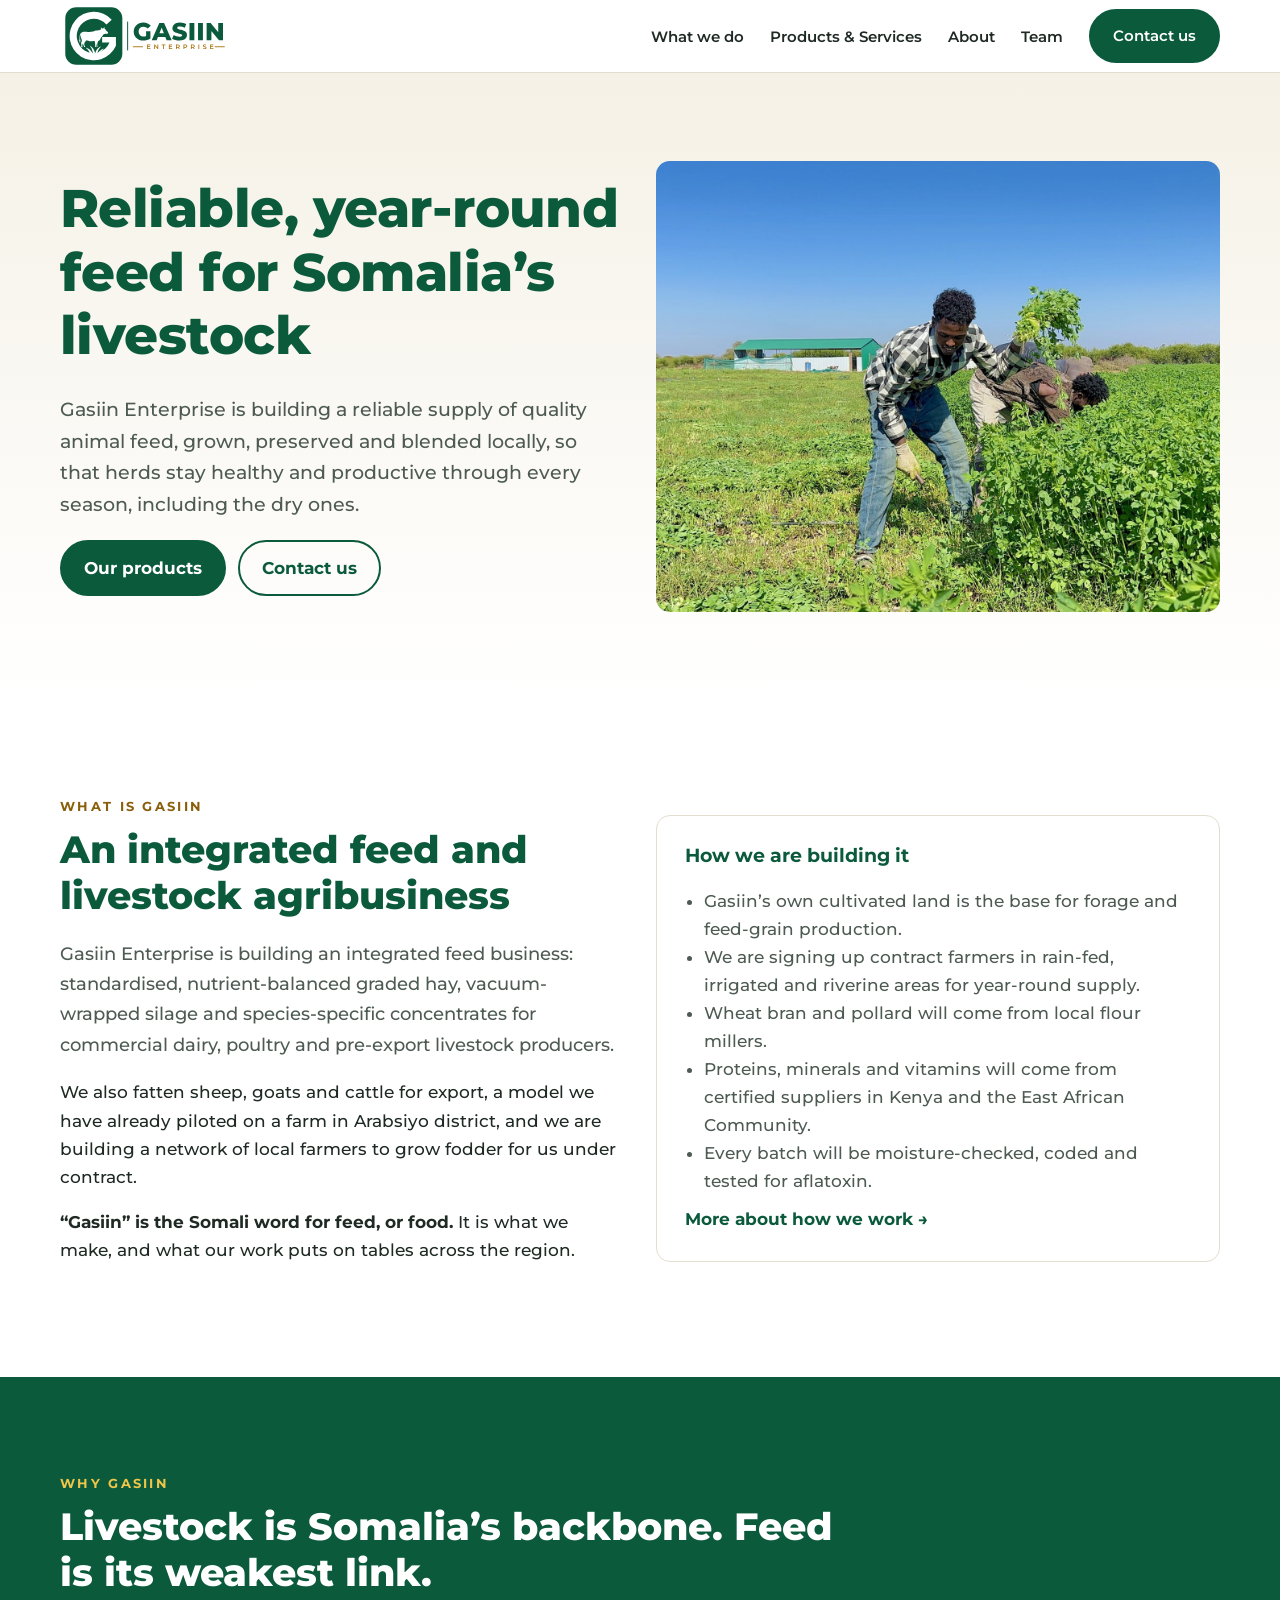
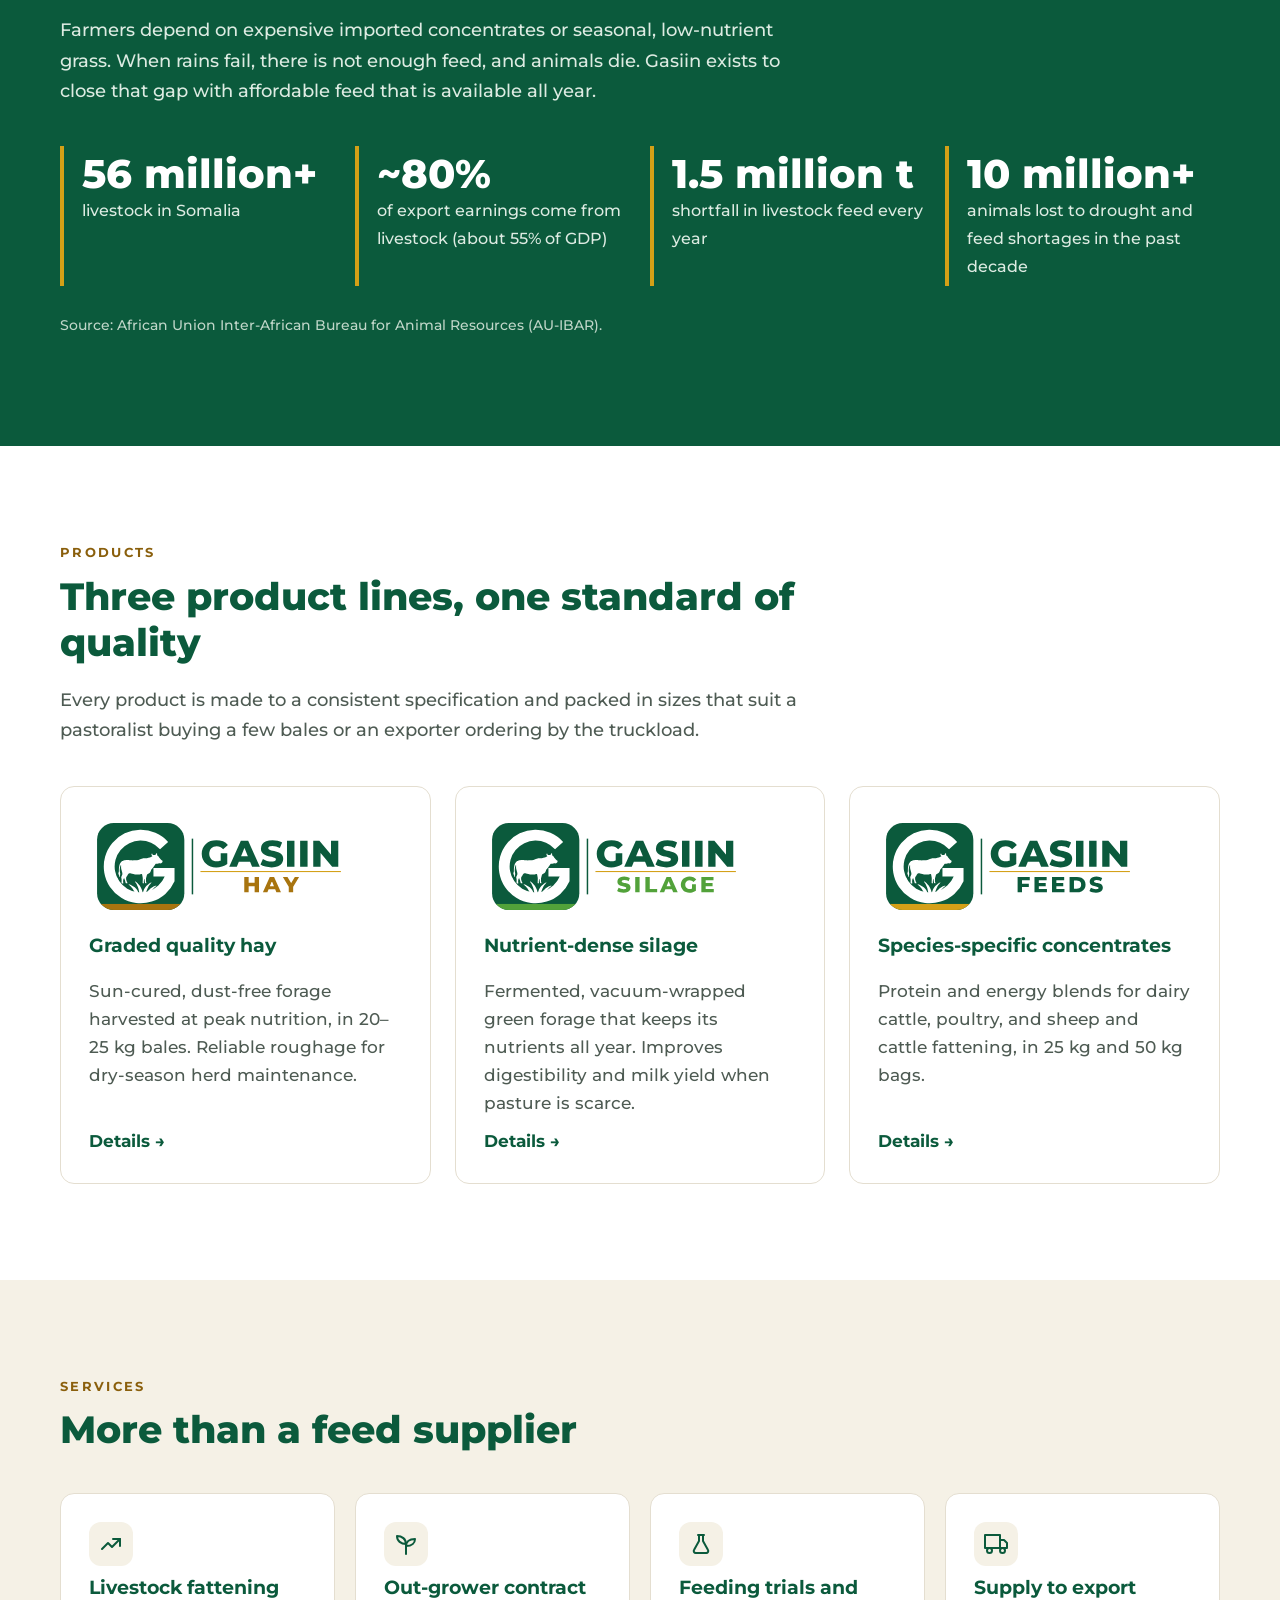
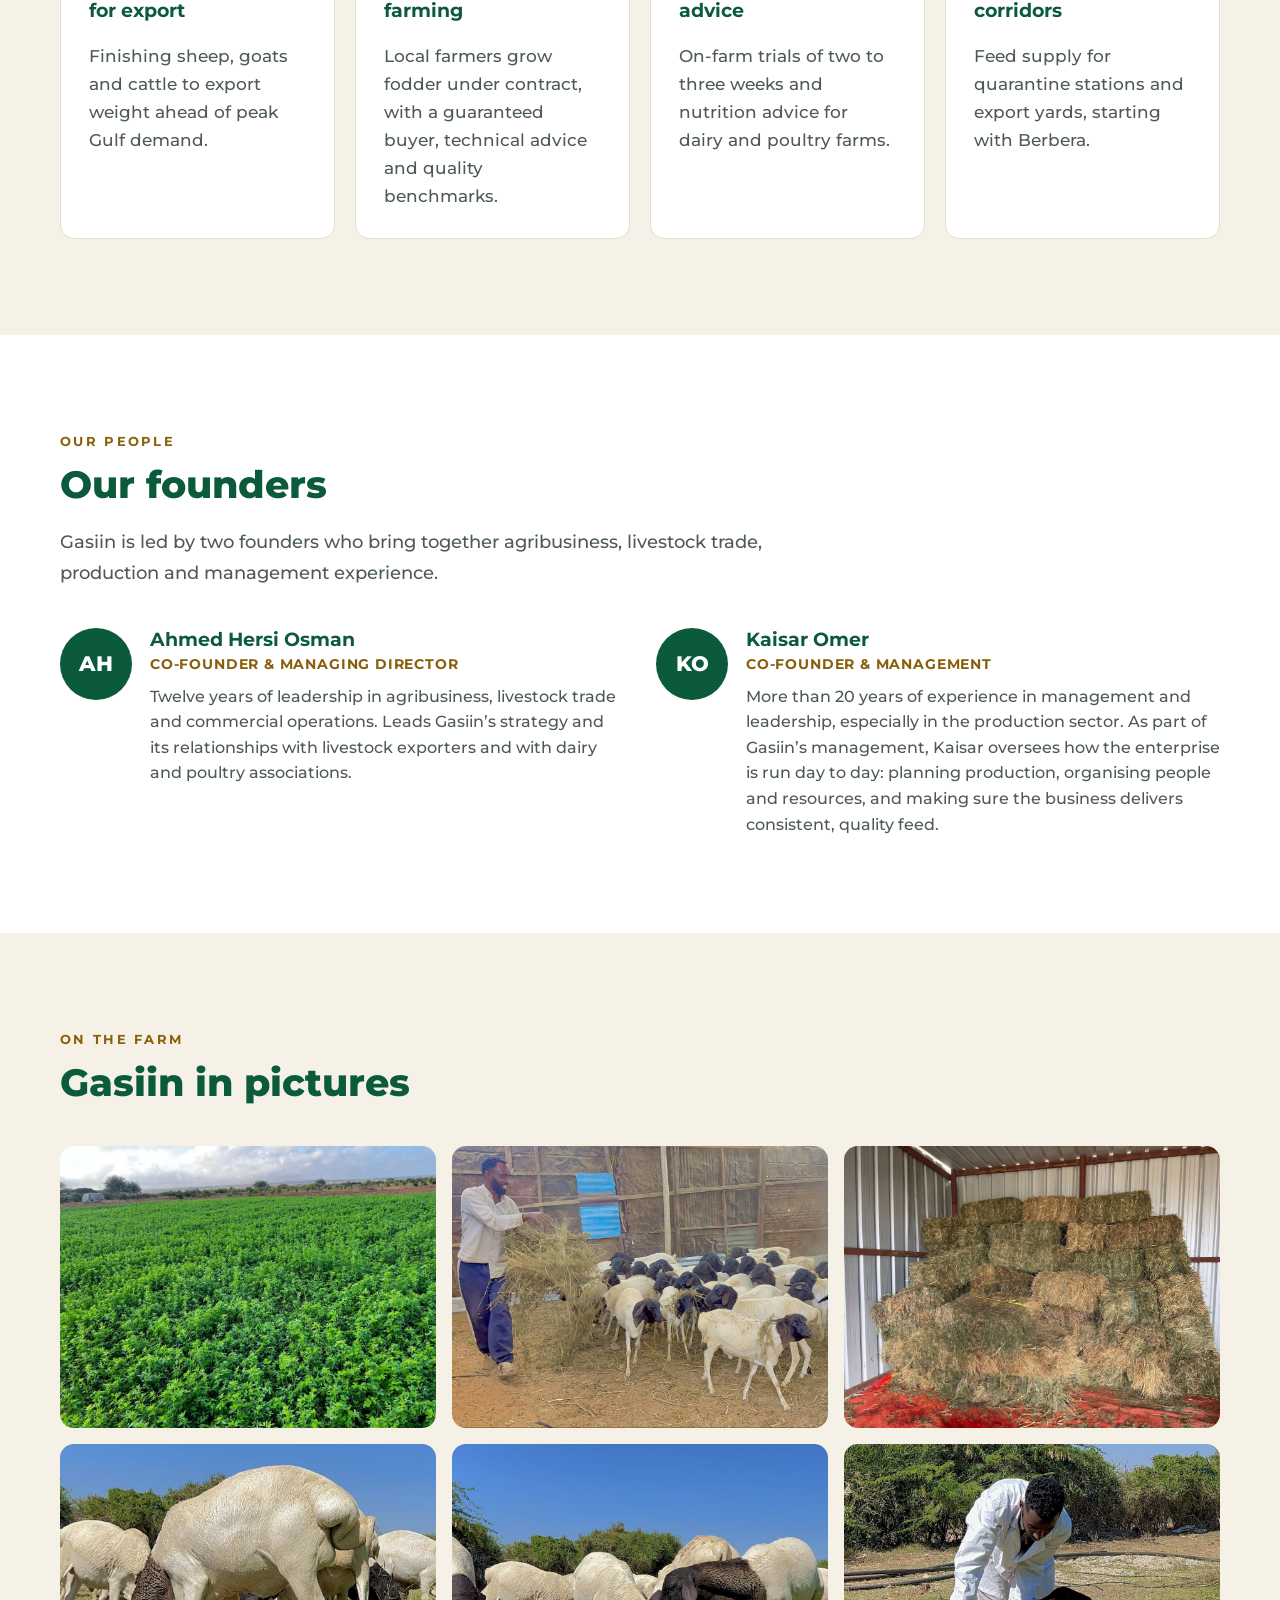
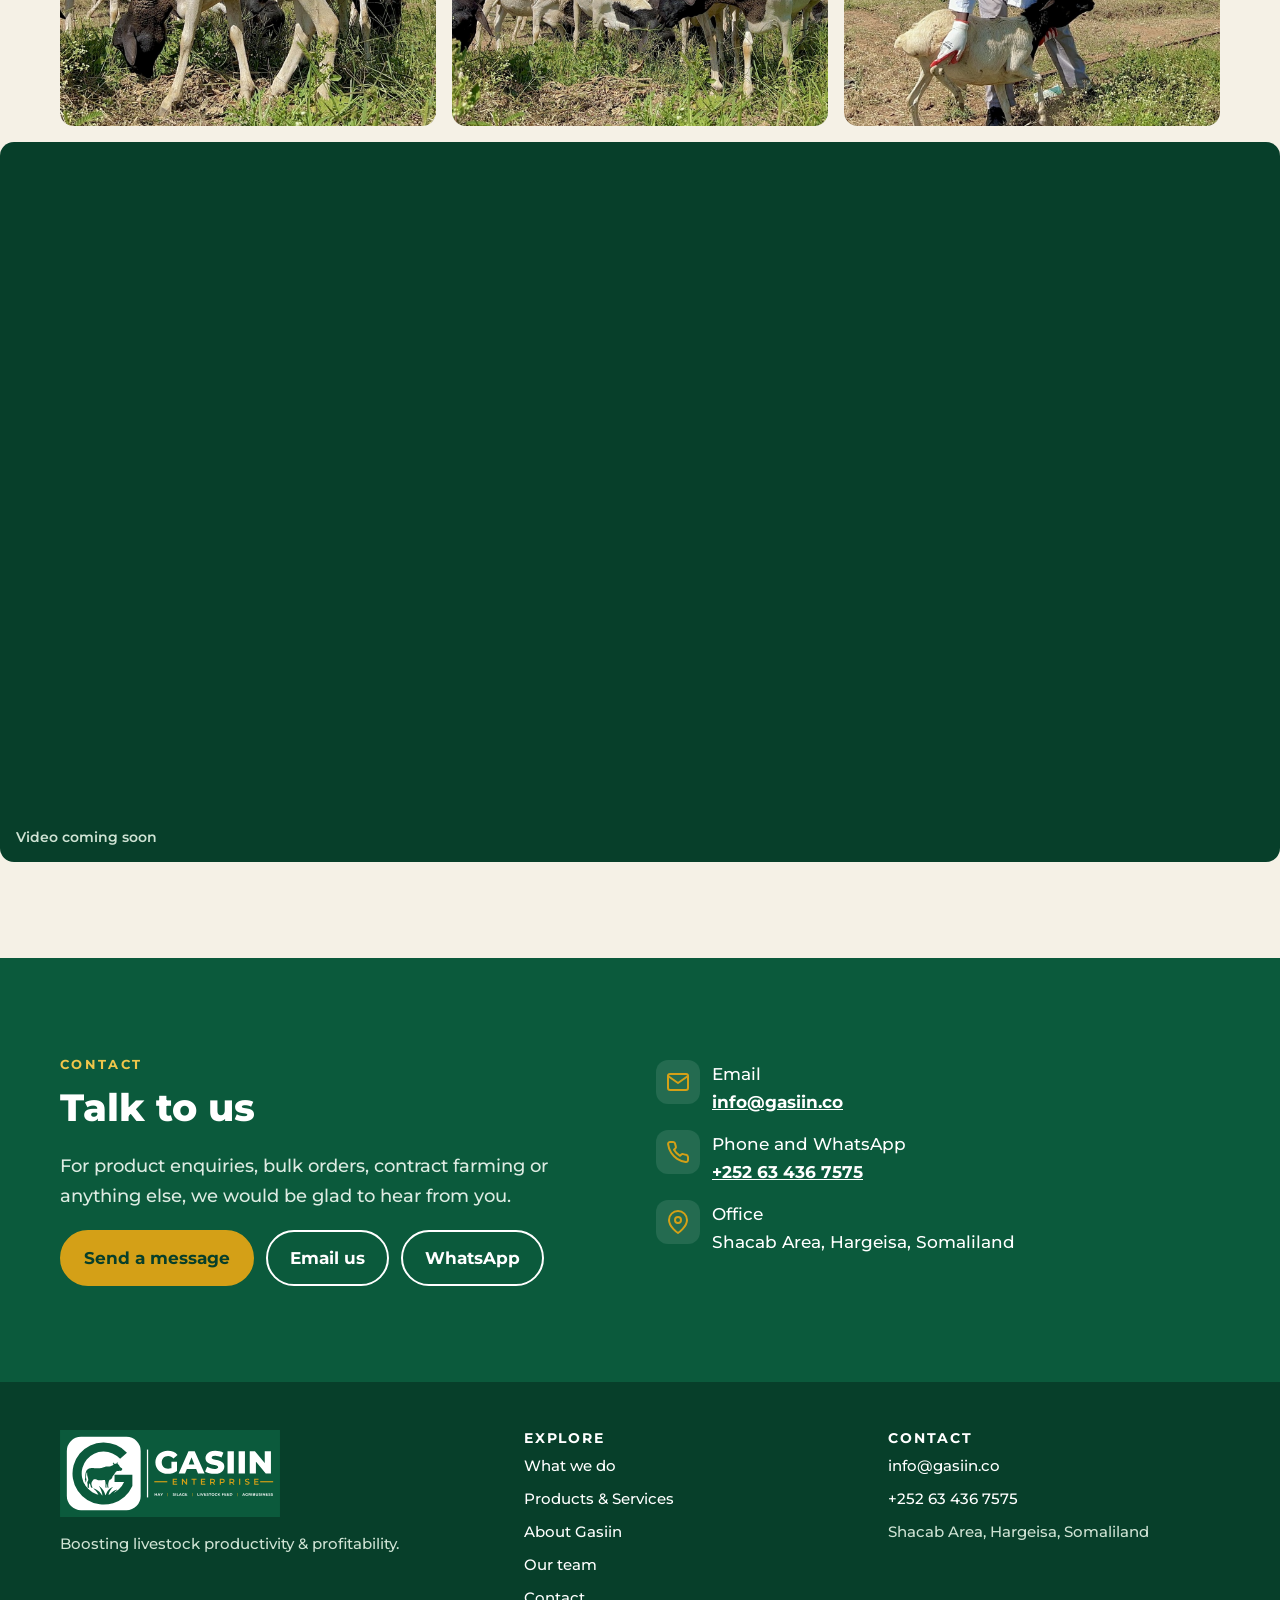
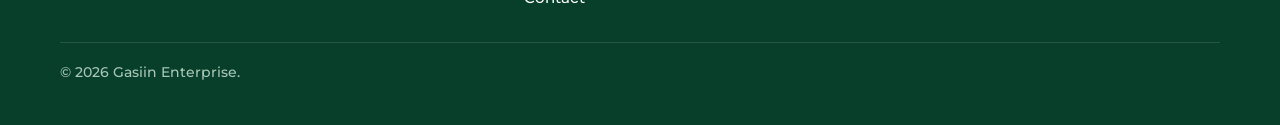
==== docs/index.html @ fb7b5466 "Hero: alfalfa harvest; move feeding photo to gallery Co-Authored-By: Claude Opus 5.5 <noreply@anthro" ====
<!doctype html>
<html lang="en">
<head>
<meta charset="utf-8">
<meta name="viewport" content="width=device-width, initial-scale=1">
<title>Gasiin Enterprise | Hay, Silage & Livestock Feed</title>
<meta name="description" content="Gasiin Enterprise produces graded hay, vacuum-wrapped silage and species-specific livestock feed, and fattens livestock for export. Based in Hargeisa.">
<link rel="canonical" href="https://gasiin.co/">
<meta name="theme-color" content="#0B5A3C">
<meta property="og:type" content="website">
<meta property="og:site_name" content="Gasiin Enterprise">
<meta property="og:title" content="Gasiin Enterprise | Hay, Silage & Livestock Feed">
<meta property="og:description" content="Gasiin Enterprise produces graded hay, vacuum-wrapped silage and species-specific livestock feed, and fattens livestock for export. Based in Hargeisa.">
<meta property="og:url" content="https://gasiin.co/">
<meta property="og:image" content="https://gasiin.co/assets/img/og-image.png">
<meta name="twitter:card" content="summary_large_image">
<link rel="icon" href="favicon.ico" sizes="any">
<link rel="icon" type="image/png" sizes="32x32" href="assets/img/favicon-32.png">
<link rel="apple-touch-icon" href="assets/img/apple-touch-icon.png">
<link rel="preconnect" href="https://fonts.googleapis.com">
<link rel="preconnect" href="https://fonts.gstatic.com" crossorigin>
<link rel="stylesheet" href="https://fonts.googleapis.com/css2?family=Montserrat:wght@500;600;700;800&amp;display=swap">
<link rel="stylesheet" href="assets/css/site.css?v=20261126">
<script type="application/ld+json">
{
  "@context": "https://schema.org",
  "@type": "Organization",
  "name": "Gasiin Enterprise",
  "alternateName": "Gasiin",
  "url": "https://gasiin.co/",
  "logo": "https://gasiin.co/assets/img/logo-primary.svg",
  "email": "info@gasiin.co",
  "telephone": "+252634367575",
  "slogan": "Boosting livestock productivity & profitability",
  "description": "Gasiin Enterprise is an early-stage integrated agribusiness building a supply of graded hay, vacuum-wrapped silage and species-specific livestock concentrates for dairy, poultry and pre-export livestock producers. It has piloted livestock fattening for export in Arabsiyo district.",
  "address": {
    "@type": "PostalAddress",
    "streetAddress": "Shacab Area",
    "addressLocality": "Hargeisa",
    "addressRegion": "Somaliland",
    "addressCountry": "SO"
  },
  "areaServed": ["Somaliland", "Somalia", "East Africa"],
  "founder": [
    {"@type": "Person", "name": "Ahmed Hersi Osman", "jobTitle": "Managing Director"},
    {"@type": "Person", "name": "Kaisar Omer", "jobTitle": "Co-Founder, Management"}
  ],
  "knowsAbout": ["livestock feed", "hay", "silage", "animal nutrition", "livestock fattening", "contract farming"],
  "hasOfferCatalog": {
    "@type": "OfferCatalog",
    "name": "Gasiin products",
    "itemListElement": [
      {"@type": "Offer", "itemOffered": {"@type": "Product", "name": "Gasiin Hay", "description": "Graded, sun-cured quality hay in 20–25 kg bales."}},
      {"@type": "Offer", "itemOffered": {"@type": "Product", "name": "Gasiin Silage", "description": "Vacuum-wrapped, nutrient-dense silage, baled and bulk."}},
      {"@type": "Offer", "itemOffered": {"@type": "Product", "name": "Gasiin Feeds", "description": "Species-specific concentrates for dairy, poultry and sheep and cattle fattening, in 25 kg and 50 kg bags."}}
    ]
  }
}
</script>
</head>
<body>
<a class="skip" href="#main">Skip to content</a>
<header class="site-header">
  <div class="container">
    <a class="brand" href="index.html"><img src="assets/img/logo-compact.svg" alt="Gasiin Enterprise" width="170" height="68"></a>
    <button class="menu-toggle" type="button" aria-expanded="false" aria-controls="nav">Menu</button>
    <nav class="nav" id="nav" aria-label="Main">
      <ul>
        <li><a href="index.html#what">What we do</a></li>
        <li><a href="products.html">Products &amp; Services</a></li>
        <li><a href="about.html">About</a></li>
        <li><a href="index.html#team">Team</a></li>
        <li><a class="btn" href="contact.html">Contact us</a></li>
      </ul>
    </nav>
  </div>
</header>
<main id="main">

<section class="hero" id="hero">
  <div class="container grid-2">
    <div>
      <h1>Reliable, year-round feed for Somalia’s livestock</h1>
      <p class="tagline">Gasiin Enterprise is building a reliable supply of quality animal feed, grown, preserved and blended locally, so that herds stay healthy and productive through every season, including the dry ones.</p>
      <div class="btn-row">
        <a class="btn" href="products.html">Our products</a>
        <a class="btn btn--ghost" href="contact.html">Contact us</a>
      </div>
    </div>
    <figure class="hero-photo"><img src="assets/img/hero-harvest.jpg" alt="A smiling Gasiin worker harvesting thick green alfalfa, with the farm shed in the background" width="1400" height="1120" fetchpriority="high" decoding="async"></figure>
  </div>
</section>

<section class="section" id="what">
  <div class="container grid-2">
    <div>
      <span class="eyebrow">What is Gasiin</span>
      <h2>An integrated feed and livestock agribusiness</h2>
      <p class="lead">Gasiin Enterprise is building an integrated feed business: standardised, nutrient-balanced graded hay, vacuum-wrapped silage and species-specific concentrates for commercial dairy, poultry and pre-export livestock producers.</p>
      <p>We also fatten sheep, goats and cattle for export, a model we have already piloted on a farm in Arabsiyo district, and we are building a network of local farmers to grow fodder for us under contract.</p>
      <p><strong>“Gasiin” is the Somali word for feed, or food.</strong> It is what we make, and what our work puts on tables across the region.</p>
    </div>
    <div class="card">
      <h3>How we are building it</h3>
      <ul>
        <li>Gasiin’s own cultivated land is the base for forage and feed-grain production.</li>
        <li>We are signing up contract farmers in rain-fed, irrigated and riverine areas for year-round supply.</li>
        <li>Wheat bran and pollard will come from local flour millers.</li>
        <li>Proteins, minerals and vitamins will come from certified suppliers in Kenya and the East African Community.</li>
        <li>Every batch will be moisture-checked, coded and tested for aflatoxin.</li>
      </ul>
      <a class="more" href="about.html">More about how we work →</a>
    </div>
  </div>
</section>

<section class="section section--green" id="why">
  <div class="container">
    <div class="section-head">
      <span class="eyebrow">Why Gasiin</span>
      <h2>Livestock is Somalia’s backbone. Feed is its weakest link.</h2>
      <p class="lead">Farmers depend on expensive imported concentrates or seasonal, low-nutrient grass. When rains fail, there is not enough feed, and animals die. Gasiin exists to close that gap with affordable feed that is available all year.</p>
    </div>
    <div class="grid-4">
      <div class="stat"><strong>56 million+</strong><span>livestock in Somalia</span></div>
      <div class="stat"><strong>~80%</strong><span>of export earnings come from livestock (about 55% of GDP)</span></div>
      <div class="stat"><strong>1.5 million t</strong><span>shortfall in livestock feed every year</span></div>
      <div class="stat"><strong>10 million+</strong><span>animals lost to drought and feed shortages in the past decade</span></div>
    </div>
    <p class="source">Source: African Union Inter-African Bureau for Animal Resources (AU-IBAR).</p>
  </div>
</section>

<section class="section" id="products">
  <div class="container">
    <div class="section-head">
      <span class="eyebrow">Products</span>
      <h2>Three product lines, one standard of quality</h2>
      <p class="lead">Every product is made to a consistent specification and packed in sizes that suit a pastoralist buying a few bales or an exporter ordering by the truckload.</p>
    </div>
    <div class="grid-3">
      <article class="card">
        <img class="logo" src="assets/img/gasiin-hay.svg" alt="Gasiin Hay" width="260" height="103" loading="lazy">
        <h3>Graded quality hay</h3>
        <p>Sun-cured, dust-free forage harvested at peak nutrition, in 20–25 kg bales. Reliable roughage for dry-season herd maintenance.</p>
        <a class="more" href="products.html#hay">Details →</a>
      </article>
      <article class="card">
        <img class="logo" src="assets/img/gasiin-silage.svg" alt="Gasiin Silage" width="260" height="103" loading="lazy">
        <h3>Nutrient-dense silage</h3>
        <p>Fermented, vacuum-wrapped green forage that keeps its nutrients all year. Improves digestibility and milk yield when pasture is scarce.</p>
        <a class="more" href="products.html#silage">Details →</a>
      </article>
      <article class="card">
        <img class="logo" src="assets/img/gasiin-feeds.svg" alt="Gasiin Feeds" width="260" height="103" loading="lazy">
        <h3>Species-specific concentrates</h3>
        <p>Protein and energy blends for dairy cattle, poultry, and sheep and cattle fattening, in 25 kg and 50 kg bags.</p>
        <a class="more" href="products.html#feeds">Details →</a>
      </article>
    </div>
  </div>
</section>

<section class="section section--beige" id="services">
  <div class="container">
    <div class="section-head">
      <span class="eyebrow">Services</span>
      <h2>More than a feed supplier</h2>
    </div>
    <div class="grid-4">
      <div class="card">
        <span class="icon" aria-hidden="true"><svg viewBox="0 0 24 24" fill="none" stroke="currentColor" stroke-width="2" stroke-linecap="round" stroke-linejoin="round"><path d="M3 17l6-6 4 4 8-8"/><path d="M14 7h7v7"/></svg></span>
        <h3>Livestock fattening for export</h3>
        <p>Finishing sheep, goats and cattle to export weight ahead of peak Gulf demand.</p>
      </div>
      <div class="card">
        <span class="icon" aria-hidden="true"><svg viewBox="0 0 24 24" fill="none" stroke="currentColor" stroke-width="2" stroke-linecap="round" stroke-linejoin="round"><path d="M12 22V12"/><path d="M12 12C12 7 8 4 3 4c0 5 4 8 9 8z"/><path d="M12 14c0-4 3-7 9-7 0 4-3 7-9 7z"/></svg></span>
        <h3>Out-grower contract farming</h3>
        <p>Local farmers grow fodder under contract, with a guaranteed buyer, technical advice and quality benchmarks.</p>
      </div>
      <div class="card">
        <span class="icon" aria-hidden="true"><svg viewBox="0 0 24 24" fill="none" stroke="currentColor" stroke-width="2" stroke-linecap="round" stroke-linejoin="round"><path d="M9 3h6"/><path d="M10 3v6l-5 9a2 2 0 0 0 2 3h10a2 2 0 0 0 2-3l-5-9V3"/></svg></span>
        <h3>Feeding trials and advice</h3>
        <p>On-farm trials of two to three weeks and nutrition advice for dairy and poultry farms.</p>
      </div>
      <div class="card">
        <span class="icon" aria-hidden="true"><svg viewBox="0 0 24 24" fill="none" stroke="currentColor" stroke-width="2" stroke-linecap="round" stroke-linejoin="round"><path d="M1 3h15v13H1z"/><path d="M16 8h4l3 3v5h-7z"/><circle cx="5.5" cy="18.5" r="2.5"/><circle cx="18.5" cy="18.5" r="2.5"/></svg></span>
        <h3>Supply to export corridors</h3>
        <p>Feed supply for quarantine stations and export yards, starting with Berbera.</p>
      </div>
    </div>
  </div>
</section>

<section class="section" id="team">
  <div class="container">
    <div class="section-head">
      <span class="eyebrow">Our people</span>
      <h2>Our founders</h2>
      <p class="lead">Gasiin is led by two founders who bring together agribusiness, livestock trade, production and management experience.</p>
    </div>
    <div class="grid-2" style="align-items:start">
      <div class="person">
        <span class="avatar" aria-hidden="true">AH</span>
        <div>
          <h3>Ahmed Hersi Osman</h3>
          <span class="role">Co-Founder &amp; Managing Director</span>
          <p>Twelve years of leadership in agribusiness, livestock trade and commercial operations. Leads Gasiin’s strategy and its relationships with livestock exporters and with dairy and poultry associations.</p>
        </div>
      </div>
      <div class="person">
        <span class="avatar" aria-hidden="true">KO</span>
        <div>
          <h3>Kaisar Omer</h3>
          <span class="role">Co-Founder &amp; Management</span>
          <p>More than 20 years of experience in management and leadership, especially in the production sector. As part of Gasiin’s management, Kaisar oversees how the enterprise is run day to day: planning production, organising people and resources, and making sure the business delivers consistent, quality feed.</p>
        </div>
      </div>
    </div>
  </div>
</section>

<section class="section section--beige" id="gallery">
  <div class="container">
    <div class="section-head">
      <span class="eyebrow">On the farm</span>
      <h2>Gasiin in pictures</h2>
    </div>
    <div class="gallery">
      <figure class="photo" tabindex="0">
        <img src="assets/img/fodder-field-alfalfa.jpg" alt="A dense green field of alfalfa fodder" width="1200" height="900" loading="lazy" decoding="async">
        <figcaption><strong>Fodder field</strong><span>Alfalfa (lucerne) growing thick and green, ready for cutting into hay.</span><time datetime="2026-11">November 2026</time></figcaption>
      </figure>
      <figure class="photo" tabindex="0">
        <img src="assets/img/feeding-hay-pen.jpg" alt="A smiling worker throwing hay to a large flock of black-headed sheep in a pen" width="1200" height="900" loading="lazy" decoding="async">
        <figcaption><strong>Feeding time</strong><span>Fresh hay fed to the flock in the pen.</span><time datetime="2026-11">November 2026</time></figcaption>
      </figure>
      <figure class="photo" tabindex="0">
        <img src="assets/img/hay-bales-store.jpg" alt="Stacked square hay bales stored on a tarpaulin inside a shed" width="1200" height="900" loading="lazy" decoding="async">
        <figcaption><strong>Hay bales in storage</strong><span>Baled hay stacked off the ground under cover to keep it dry and in good condition.</span><time datetime="2026-11">November 2026</time></figcaption>
      </figure>
      <figure class="photo" tabindex="0">
        <img src="assets/img/well-finished-sheep.jpg" alt="A large, well-conditioned black-headed sheep grazing in green grass" width="1200" height="900" loading="lazy" decoding="async">
        <figcaption><strong>Well-finished sheep</strong><span>A full-bodied sheep grazing, showing the size and condition good feeding brings.</span><time datetime="2026-11">November 2026</time></figcaption>
      </figure>
      <figure class="photo" tabindex="0">
        <img src="assets/img/sheep-low-angle.jpg" alt="Black-headed sheep grazing on green grass under a blue sky" width="1200" height="900" loading="lazy" decoding="async">
        <figcaption><strong>Healthy, well-fed sheep</strong><span>Black-headed sheep grazing, in good body condition.</span><time datetime="2026-11">November 2026</time></figcaption>
      </figure>
      <figure class="photo" tabindex="0">
        <img src="assets/img/handling-sheep.jpg" alt="A staff member in a white coat and gloves checking a sheep" width="1200" height="900" loading="lazy" decoding="async">
        <figcaption><strong>Animal health check</strong><span>Checking each animal’s health and body condition.</span><time datetime="2026-11">November 2026</time></figcaption>
      </figure>
    </div>
    </div>
    <!-- To add a video: replace the placeholder below with
         <div class="video"><button type="button" data-youtube="VIDEO_ID" aria-label="Play video: TITLE"><span>▶ Play video</span></button></div> -->
    <div class="video placeholder" role="img" aria-label="Video coming soon">Video coming soon</div>
  </div>
</section>

<section class="section section--green" id="contact">
  <div class="container grid-2">
    <div>
      <span class="eyebrow">Contact</span>
      <h2>Talk to us</h2>
      <p class="lead">For product enquiries, bulk orders, contract farming or anything else, we would be glad to hear from you.</p>
      <div class="btn-row">
        <a class="btn btn--gold" href="contact.html">Send a message</a>
        <a class="btn btn--ghost" style="color:#fff;border-color:#fff" href="mailto:info@gasiin.co">Email us</a>
        <a class="btn btn--ghost" style="color:#fff;border-color:#fff" href="https://wa.me/252634367575">WhatsApp</a>
      </div>
    </div>
    <ul class="contact-list">
      <li><span class="icon" aria-hidden="true"><svg viewBox="0 0 24 24" fill="none" stroke="currentColor" stroke-width="2" stroke-linecap="round" stroke-linejoin="round"><rect x="2" y="4" width="20" height="16" rx="2"/><path d="M22 6l-10 7L2 6"/></svg></span><div>Email<br><a href="mailto:info@gasiin.co">info@gasiin.co</a></div></li>
      <li><span class="icon" aria-hidden="true"><svg viewBox="0 0 24 24" fill="none" stroke="currentColor" stroke-width="2" stroke-linecap="round" stroke-linejoin="round"><path d="M22 16.9v3a2 2 0 0 1-2.2 2 19.8 19.8 0 0 1-8.6-3.1 19.5 19.5 0 0 1-6-6A19.8 19.8 0 0 1 2.1 4.2 2 2 0 0 1 4.1 2h3a2 2 0 0 1 2 1.7c.1.9.4 1.8.7 2.7a2 2 0 0 1-.5 2.1L8 9.8a16 16 0 0 0 6 6l1.3-1.3a2 2 0 0 1 2.1-.4c.9.3 1.8.6 2.7.7a2 2 0 0 1 1.7 2z"/></svg></span><div>Phone and WhatsApp<br><a href="tel:+252634367575">+252 63 436 7575</a></div></li>
      <li><span class="icon" aria-hidden="true"><svg viewBox="0 0 24 24" fill="none" stroke="currentColor" stroke-width="2" stroke-linecap="round" stroke-linejoin="round"><path d="M21 10c0 7-9 13-9 13S3 17 3 10a9 9 0 0 1 18 0z"/><circle cx="12" cy="10" r="3"/></svg></span><div>Office<br>Shacab Area, Hargeisa, Somaliland</div></li>
    </ul>
  </div>
</section>

</main>
<footer class="site-footer">
  <div class="container">
    <div>
      <img src="assets/img/logo-reversed.svg" alt="Gasiin Enterprise" width="220" height="87">
      <p>Boosting livestock productivity &amp; profitability.</p>
    </div>
    <div>
      <h3>Explore</h3>
      <ul>
        <li><a href="index.html#what">What we do</a></li>
        <li><a href="products.html">Products &amp; Services</a></li>
        <li><a href="about.html">About Gasiin</a></li>
        <li><a href="index.html#team">Our team</a></li>
        <li><a href="contact.html">Contact</a></li>
      </ul>
    </div>
    <div>
      <h3>Contact</h3>
      <ul>
        <li><a href="mailto:info@gasiin.co">info@gasiin.co</a></li>
        <li><a href="tel:+252634367575">+252 63 436 7575</a></li>
        <li>Shacab Area, Hargeisa, Somaliland</li>
      </ul>
    </div>
    <p class="footer-bottom">© 2026 Gasiin Enterprise.</p>
  </div>
</footer>
<script src="assets/js/site.js" defer></script>
</body>
</html>
---- docs/assets/css/site.css ----
/* Gasiin Enterprise — site styles (Brand Kit v2) */
:root {
  --forest: #0B5A3C;
  --grass: #52A23A;
  --gold: #D4A017;
  --deep-gold: #A8740F;
  --deep-forest: #073F2A;
  --beige: #F5F1E6;
  --gold-text: #8A5F0C;     /* Deep Gold darkened for small text: meets WCAG AA on white and beige */
  --gold-on-green: #F0C64A; /* Harvest Gold lightened for small text on Forest Green */
  --ink: #1F2A24;
  --muted: #4E5B53;
  --line: #E4DED0;
  --radius: 14px;
  --max: 1160px;
}

*, *::before, *::after { box-sizing: border-box; }
html { scroll-behavior: smooth; scroll-padding-top: 88px; -webkit-text-size-adjust: 100%; }
body {
  margin: 0;
  font-family: "Montserrat", Arial, Helvetica, sans-serif;
  font-weight: 500;
  font-size: 17px;
  line-height: 1.65;
  color: var(--ink);
  background: #fff;
}
img, svg { max-width: 100%; height: auto; display: block; }
a { color: var(--forest); }
a:hover { color: var(--deep-forest); }
h1, h2, h3 { line-height: 1.2; margin: 0 0 .5em; color: var(--forest); }
h1 { font-weight: 800; font-size: clamp(2rem, 4.6vw, 3.3rem); letter-spacing: -0.01em; }
h2 { font-weight: 800; font-size: clamp(1.6rem, 3.2vw, 2.4rem); }
h3 { font-weight: 700; font-size: 1.2rem; }
p { margin: 0 0 1em; }
:focus-visible { outline: 3px solid var(--deep-forest); outline-offset: 2px; box-shadow: 0 0 0 6px var(--gold); }
.section--green :focus-visible, .site-footer :focus-visible { outline-color: #fff; }

.container { width: min(100% - 40px, var(--max)); margin-inline: auto; }
.skip { position: absolute; left: -999px; }
.skip:focus { left: 12px; top: 12px; z-index: 100; background: #fff; padding: 8px 12px; }

/* Header */
.site-header { position: sticky; top: 0; z-index: 50; background: rgba(255,255,255,.97); border-bottom: 1px solid var(--line); }
.site-header .container { display: flex; align-items: center; justify-content: space-between; gap: 20px; min-height: 72px; }
.brand img { width: 170px; }
.nav ul { list-style: none; margin: 0; padding: 0; display: flex; gap: 26px; align-items: center; }
.nav a { text-decoration: none; font-weight: 600; font-size: .95rem; color: var(--ink); }
.nav a:hover, .nav a[aria-current="page"] { color: var(--forest); }
.nav .btn { color: #fff; }
.menu-toggle { display: none; background: none; border: 1px solid var(--line); border-radius: 10px; padding: 10px 12px; font: inherit; font-weight: 700; color: var(--forest); cursor: pointer; min-height: 44px; }

/* Buttons */
.btn { display: inline-flex; align-items: center; justify-content: center; gap: 8px; min-height: 46px; padding: 12px 22px; border-radius: 999px; background: var(--forest); color: #fff; font-weight: 700; text-decoration: none; border: 2px solid var(--forest); }
.btn:hover { background: var(--deep-forest); border-color: var(--deep-forest); color: #fff; }
.btn--ghost { background: transparent; color: var(--forest); }
.btn--ghost:hover { background: var(--forest); color: #fff; }
.btn--gold { background: var(--gold); border-color: var(--gold); color: var(--deep-forest); }
.btn--gold:hover { background: #E4B42C; border-color: #E4B42C; color: var(--deep-forest); }
.btn-row { display: flex; flex-wrap: wrap; gap: 12px; }

/* Sections */
.section { padding: clamp(56px, 8vw, 96px) 0; }
.section--beige { background: var(--beige); }
.section--green { background: var(--forest); color: #fff; }
.section--green h2, .section--green h3 { color: #fff; }
.section--green .eyebrow { color: var(--gold-on-green); }
.eyebrow { display: block; font-size: .8rem; font-weight: 700; letter-spacing: .18em; text-transform: uppercase; color: var(--gold-text); margin-bottom: 10px; }
.lead { font-size: 1.15rem; color: var(--muted); max-width: 760px; }
.section--green .lead { color: #DDEBE2; }
.section-head { max-width: 780px; margin-bottom: 40px; }

/* Grids and cards */
.grid-2 { display: grid; grid-template-columns: repeat(2, minmax(0, 1fr)); gap: 32px; align-items: center; }
.grid-3 { display: grid; grid-template-columns: repeat(3, minmax(0, 1fr)); gap: 24px; }
.grid-4 { display: grid; grid-template-columns: repeat(4, minmax(0, 1fr)); gap: 20px; }
.card { background: #fff; border: 1px solid var(--line); border-radius: var(--radius); padding: 28px; display: flex; flex-direction: column; gap: 10px; }
.card p { color: var(--muted); margin: 0; }
.card .logo { width: 100%; max-width: 260px; margin-bottom: 6px; }
.card ul { margin: 0; padding-left: 1.1em; color: var(--muted); }
.card .more { margin-top: auto; font-weight: 700; text-decoration: none; }
.icon { width: 44px; height: 44px; border-radius: 12px; background: var(--beige); color: var(--forest); display: grid; place-items: center; }
.icon svg { width: 24px; height: 24px; }

.stat { border-left: 4px solid var(--gold); padding: 6px 0 6px 18px; }
.stat strong { display: block; font-size: clamp(1.8rem, 3.4vw, 2.5rem); font-weight: 800; color: #fff; line-height: 1.1; }
.stat span { color: #DDEBE2; font-size: .98rem; }
.source { margin-top: 28px; font-size: .85rem; color: #BFD6C8; }

/* Hero */
.hero { padding: clamp(40px, 7vw, 88px) 0; background: linear-gradient(180deg, var(--beige), #fff); }
.hero .tagline { font-size: 1.2rem; color: var(--muted); max-width: 560px; }
.hero .descriptor { font-size: .82rem; font-weight: 700; letter-spacing: .14em; color: var(--forest); margin-bottom: 18px; }
.hero .descriptor b { color: var(--gold); font-weight: 700; padding: 0 6px; }

/* People */
.person { display: flex; gap: 18px; align-items: flex-start; }
.avatar { flex: 0 0 72px; height: 72px; border-radius: 50%; background: var(--forest); color: #fff; display: grid; place-items: center; font-weight: 800; font-size: 1.3rem; }
.person h3 { margin-bottom: 2px; }
.role { display: block; font-size: .85rem; font-weight: 700; letter-spacing: .06em; text-transform: uppercase; color: var(--gold-text); margin-bottom: 8px; }
.person p { color: var(--muted); margin: 0; font-size: .97rem; }
.subhead { margin: 48px 0 20px; font-size: 1rem; letter-spacing: .14em; text-transform: uppercase; color: var(--muted); font-weight: 700; }

/* Placeholders and media */
.placeholder { position: relative; aspect-ratio: 4 / 3; border-radius: var(--radius); background: var(--deep-forest) url("../img/g-mark-faint.svg") center / 38% no-repeat; display: flex; align-items: flex-end; padding: 14px 16px; color: #CFE3D4; font-size: .85rem; font-weight: 600; overflow: hidden; }
.placeholder--tall { aspect-ratio: 5 / 4; }
.gallery { display: grid; grid-template-columns: repeat(3, minmax(0, 1fr)); gap: 16px; }
/* Hero photo */
.hero-photo { margin: 0; aspect-ratio: 5 / 4; border-radius: var(--radius); overflow: hidden; background: var(--deep-forest); }
.hero-photo img { width: 100%; height: 100%; object-fit: cover; display: block; }

/* Gallery photos with hover captions */
.photo { position: relative; margin: 0; aspect-ratio: 4 / 3; border-radius: var(--radius); overflow: hidden; background: var(--deep-forest); }
.photo img { width: 100%; height: 100%; object-fit: cover; display: block; transition: transform .5s ease; }
.photo figcaption { position: absolute; inset: auto 0 0 0; padding: 40px 16px 14px; color: #fff; background: linear-gradient(180deg, rgba(10,40,25,0) 0%, rgba(10,40,25,.88) 55%); display: grid; gap: 4px; font-size: .9rem; line-height: 1.4; transform: translateY(101%); transition: transform .35s ease; }
.photo figcaption strong { font-size: 1rem; }
.photo figcaption time { font-size: .78rem; font-weight: 700; letter-spacing: .08em; text-transform: uppercase; color: #F0C64A; }
.photo:hover figcaption, .photo:focus-within figcaption, .photo:focus figcaption { transform: none; }
.photo:hover img, .photo:focus img { transform: scale(1.04); }
.photo:focus-visible { outline: 3px solid var(--gold); outline-offset: 3px; }
@media (hover: none) { .photo figcaption { transform: none; } }
@media (prefers-reduced-motion: reduce) { .photo img, .photo figcaption { transition: none; } }
.video { position: relative; aspect-ratio: 16 / 9; border-radius: var(--radius); overflow: hidden; background: var(--deep-forest); margin-top: 16px; }
.video button { all: unset; cursor: pointer; position: absolute; inset: 0; display: grid; place-items: center; color: #fff; font-weight: 700; }
.video button span { background: var(--gold); color: var(--deep-forest); padding: 12px 22px; border-radius: 999px; }
.video iframe { position: absolute; inset: 0; width: 100%; height: 100%; border: 0; }

/* Contact */
.contact-list { list-style: none; padding: 0; margin: 0 0 24px; display: grid; gap: 14px; }
.contact-list li { display: flex; gap: 12px; align-items: flex-start; }
.contact-list a { color: #fff; font-weight: 700; }
.contact-list .icon { background: rgba(255,255,255,.1); color: var(--gold); flex: 0 0 44px; }

/* Detail pages */
.page-hero { background: var(--beige); padding: clamp(40px, 6vw, 72px) 0; }
.prose { max-width: 780px; }
.prose ul { padding-left: 1.2em; }
.product { display: grid; grid-template-columns: 300px minmax(0, 1fr); gap: 40px; padding: 48px 0; border-top: 1px solid var(--line); }
.product:first-of-type { border-top: 0; }
.spec { display: grid; grid-template-columns: max-content 1fr; gap: 6px 18px; margin: 16px 0; font-size: .97rem; }
.spec dt { font-weight: 700; color: var(--forest); }
.spec dd { margin: 0; color: var(--muted); }
.steps { counter-reset: s; list-style: none; padding: 0; display: grid; gap: 18px; }
.steps li { counter-increment: s; position: relative; padding-left: 56px; }
.steps li::before { content: counter(s); position: absolute; left: 0; top: 0; width: 38px; height: 38px; border-radius: 50%; background: var(--forest); color: #fff; display: grid; place-items: center; font-weight: 800; }

/* Footer */
.site-footer { background: var(--deep-forest); color: #CFE3D4; padding: 48px 0 28px; font-size: .95rem; }
.site-footer .container { display: grid; grid-template-columns: 1.3fr 1fr 1fr; gap: 32px; }
.site-footer img { width: 220px; margin-bottom: 14px; }
.site-footer h3 { color: #fff; font-size: .85rem; letter-spacing: .14em; text-transform: uppercase; }
.site-footer ul { list-style: none; padding: 0; margin: 0; display: grid; gap: 8px; }
.site-footer a { color: #fff; text-decoration: none; }
.site-footer a:hover { color: var(--gold); }
.footer-bottom { grid-column: 1 / -1; border-top: 1px solid rgba(255,255,255,.12); padding-top: 18px; font-size: .85rem; color: #A9C7B6; }

/* Responsive */
@media (max-width: 960px) {
  .grid-4 { grid-template-columns: repeat(2, minmax(0, 1fr)); }
  .grid-3 { grid-template-columns: repeat(2, minmax(0, 1fr)); }
  .product { grid-template-columns: 1fr; gap: 16px; }
  .product .logo { max-width: 260px; }
}
@media (max-width: 720px) {
  body { font-size: 16px; }
  .menu-toggle { display: inline-block; }
  .nav { position: absolute; top: 72px; left: 0; right: 0; background: #fff; border-bottom: 1px solid var(--line); display: none; }
  .nav.open { display: block; }
  .nav ul { flex-direction: column; align-items: stretch; gap: 0; padding: 8px 20px 18px; }
  .nav li a { display: block; padding: 12px 0; }
  .nav .btn { margin-top: 8px; }
  .nav li a.btn { padding: 12px 22px; display: inline-flex; }
  .brand img { width: 140px; }
  .grid-2, .grid-3, .grid-4, .gallery { grid-template-columns: 1fr; }
  .site-footer .container { grid-template-columns: 1fr; }
  .spec { grid-template-columns: 1fr; }
}

/* Contact form */
.form label { font-weight: 700; font-size: .92rem; color: var(--forest); margin-top: 6px; }
.form input, .form select, .form textarea { width: 100%; font: inherit; font-size: 16px; padding: 12px 14px; border: 1px solid #CFC7B4; border-radius: 10px; background: #fff; color: var(--ink); }
.form input:focus, .form select:focus, .form textarea:focus { outline: 3px solid var(--deep-forest); outline-offset: 1px; border-color: var(--forest); }
.form .btn { margin-top: 14px; align-self: flex-start; cursor: pointer; font: inherit; font-weight: 700; }
.form-note { font-size: .85rem; color: var(--muted); }
.hp { position: absolute; left: -9999px; width: 1px; height: 1px; opacity: 0; }
.contact-list--light a { color: var(--forest); }
.contact-list--light .icon { background: var(--beige); color: var(--forest); }
.photo { width: 100%; aspect-ratio: 4 / 3; object-fit: cover; border-radius: var(--radius); }
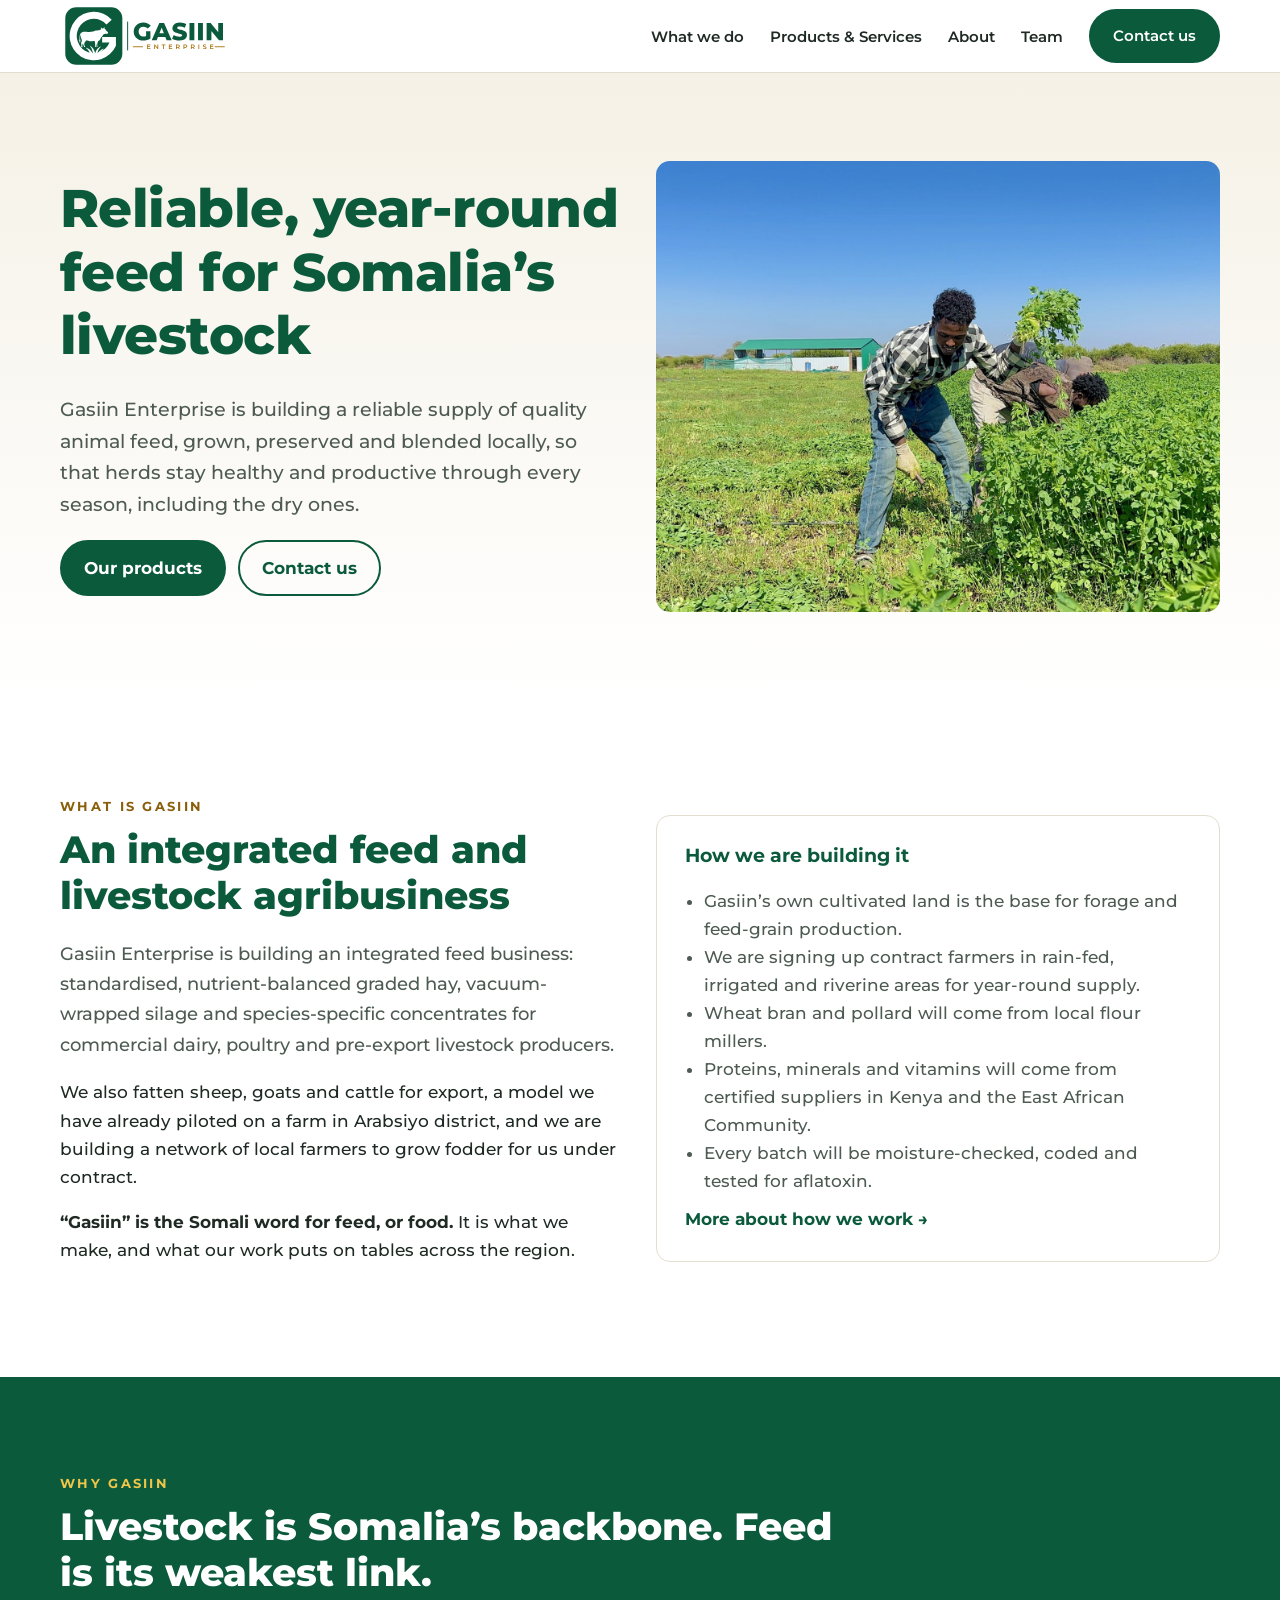
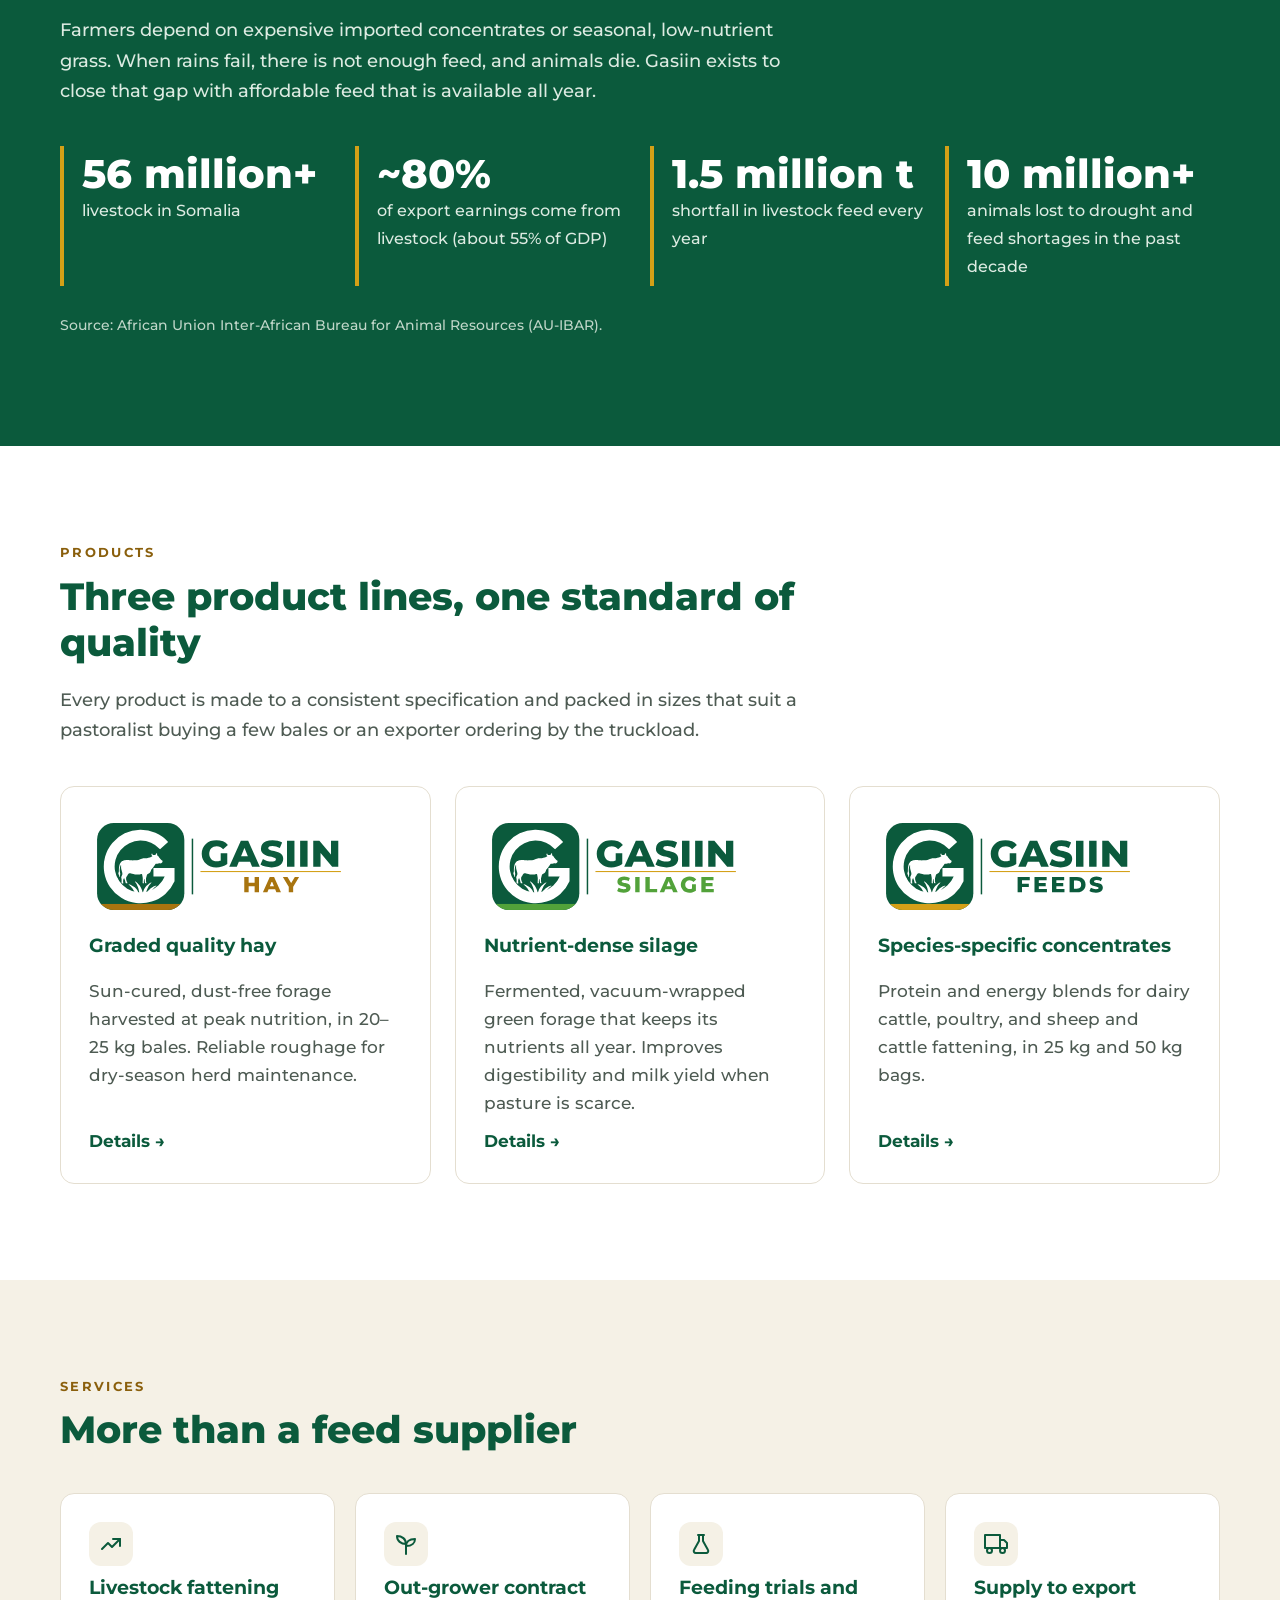
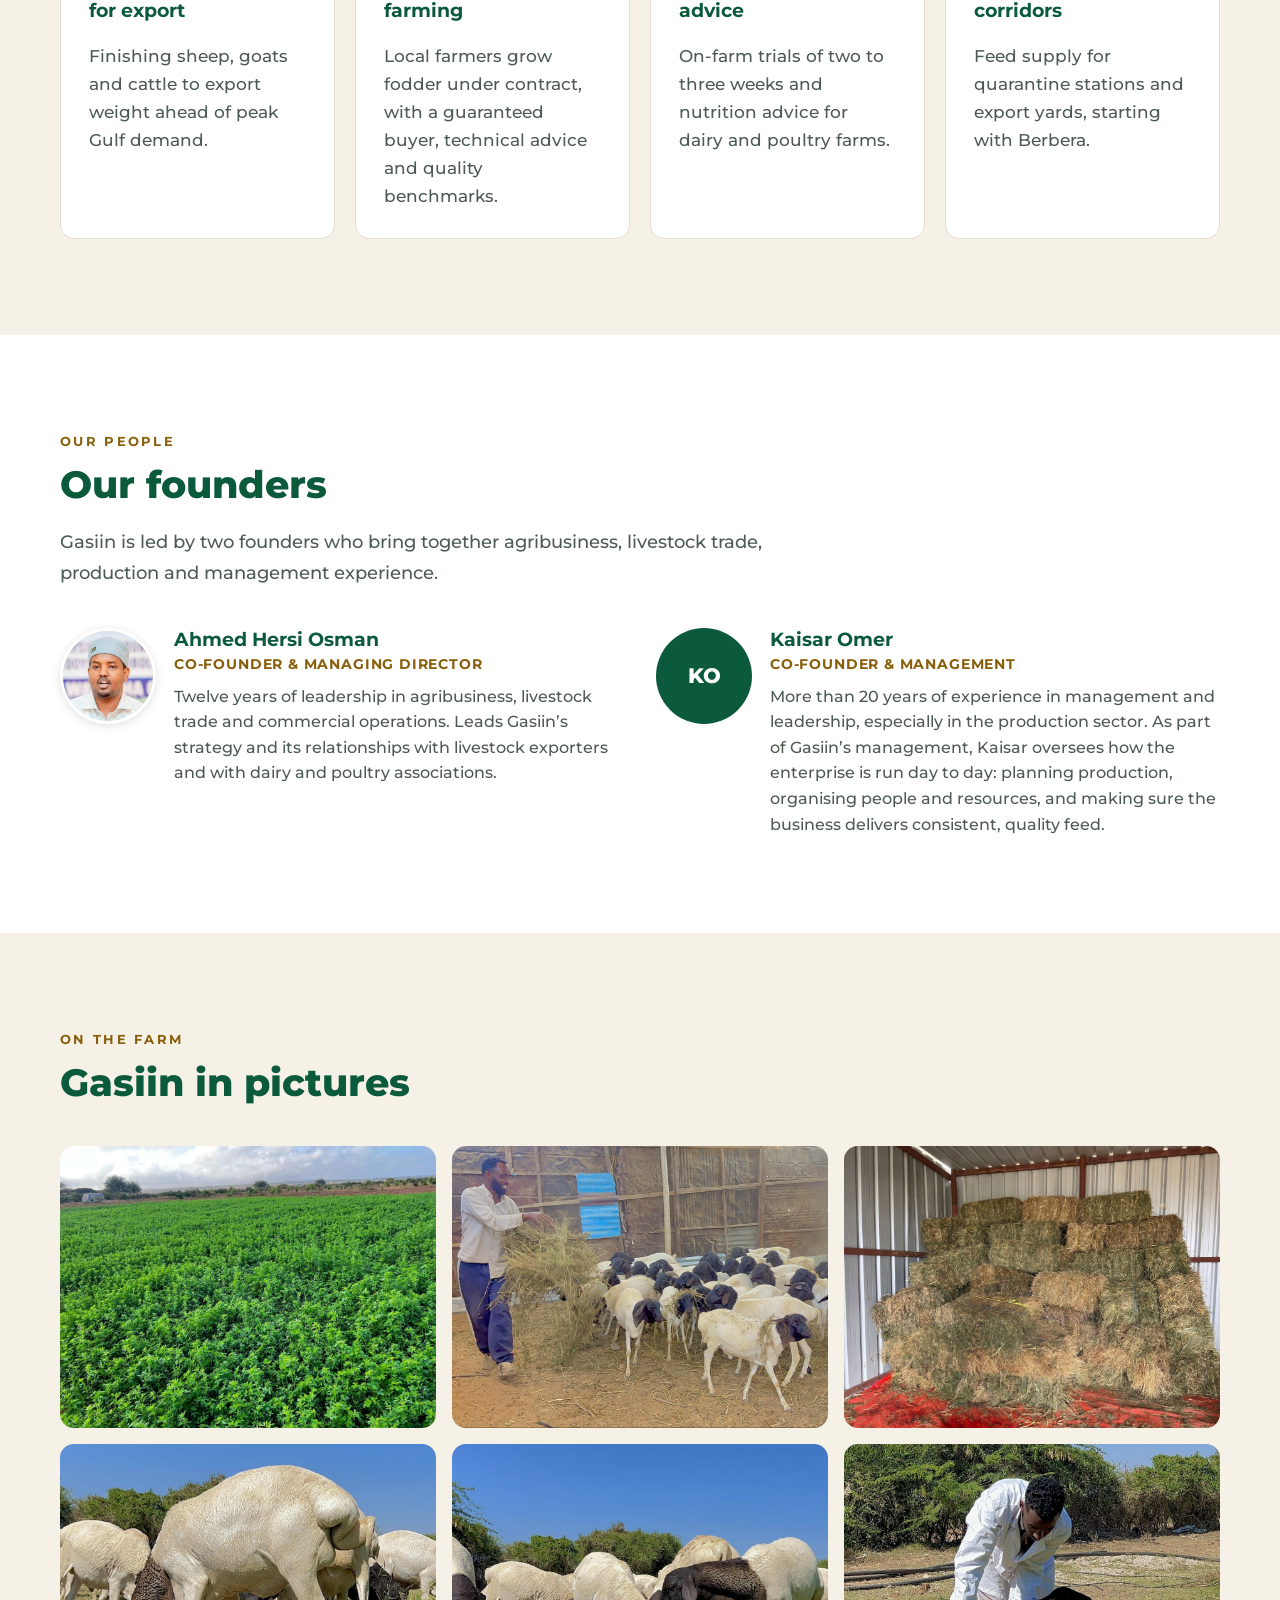
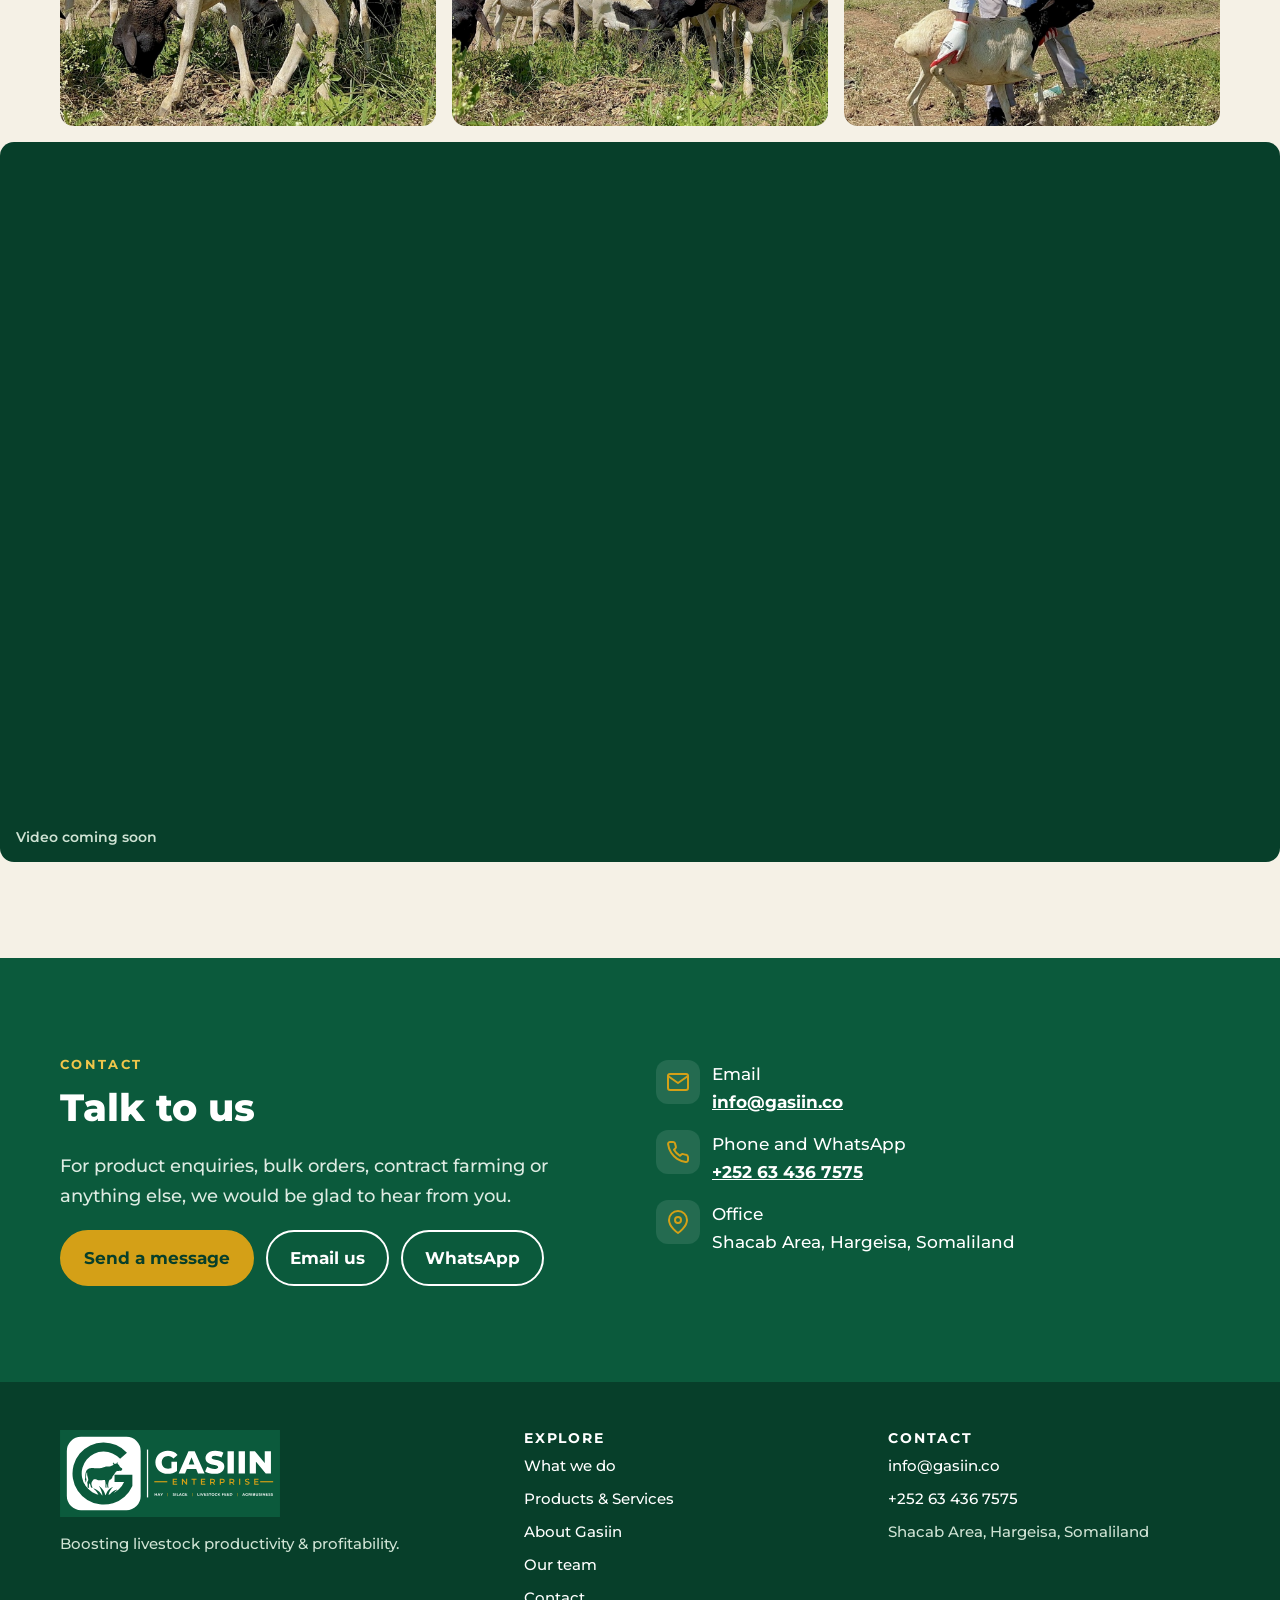
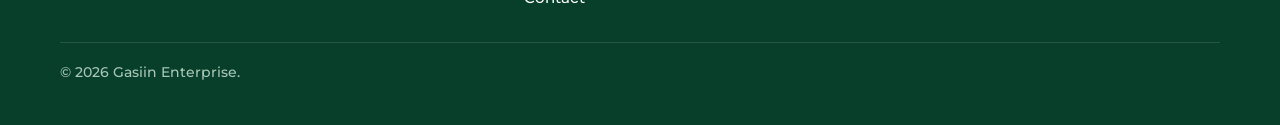
==== commit 372a0159: "Founders: add Ahmed Hersi portrait; larger avatars Co-Authored-By: Claude Opus 5.5 <noreply@anthropi" ====
--- a/docs/index.html
+++ b/docs/index.html
@@ -20,7 +20,7 @@
 <link rel="preconnect" href="https://fonts.googleapis.com">
 <link rel="preconnect" href="https://fonts.gstatic.com" crossorigin>
 <link rel="stylesheet" href="https://fonts.googleapis.com/css2?family=Montserrat:wght@500;600;700;800&amp;display=swap">
-<link rel="stylesheet" href="assets/css/site.css?v=20261126">
+<link rel="stylesheet" href="assets/css/site.css?v=20261126b">
 <script type="application/ld+json">
 {
   "@context": "https://schema.org",
@@ -201,7 +201,7 @@
     </div>
     <div class="grid-2" style="align-items:start">
       <div class="person">
-        <span class="avatar" aria-hidden="true">AH</span>
+        <img class="avatar avatar--photo" src="assets/img/ahmed-hersi.jpg" alt="Ahmed Hersi Osman" width="160" height="160" loading="lazy" decoding="async">
         <div>
           <h3>Ahmed Hersi Osman</h3>
           <span class="role">Co-Founder &amp; Managing Director</span>
--- a/docs/assets/css/site.css
+++ b/docs/assets/css/site.css
@@ -96,7 +96,8 @@
 
 /* People */
 .person { display: flex; gap: 18px; align-items: flex-start; }
-.avatar { flex: 0 0 72px; height: 72px; border-radius: 50%; background: var(--forest); color: #fff; display: grid; place-items: center; font-weight: 800; font-size: 1.3rem; }
+.avatar { flex: 0 0 96px; width: 96px; height: 96px; border-radius: 50%; background: var(--forest); color: #fff; display: grid; place-items: center; font-weight: 800; font-size: 1.3rem; }
+.avatar--photo { object-fit: cover; object-position: center 30%; background: var(--beige); border: 3px solid #fff; box-shadow: 0 2px 10px rgba(0,0,0,.12); }
 .person h3 { margin-bottom: 2px; }
 .role { display: block; font-size: .85rem; font-weight: 700; letter-spacing: .06em; text-transform: uppercase; color: var(--gold-text); margin-bottom: 8px; }
 .person p { color: var(--muted); margin: 0; font-size: .97rem; }
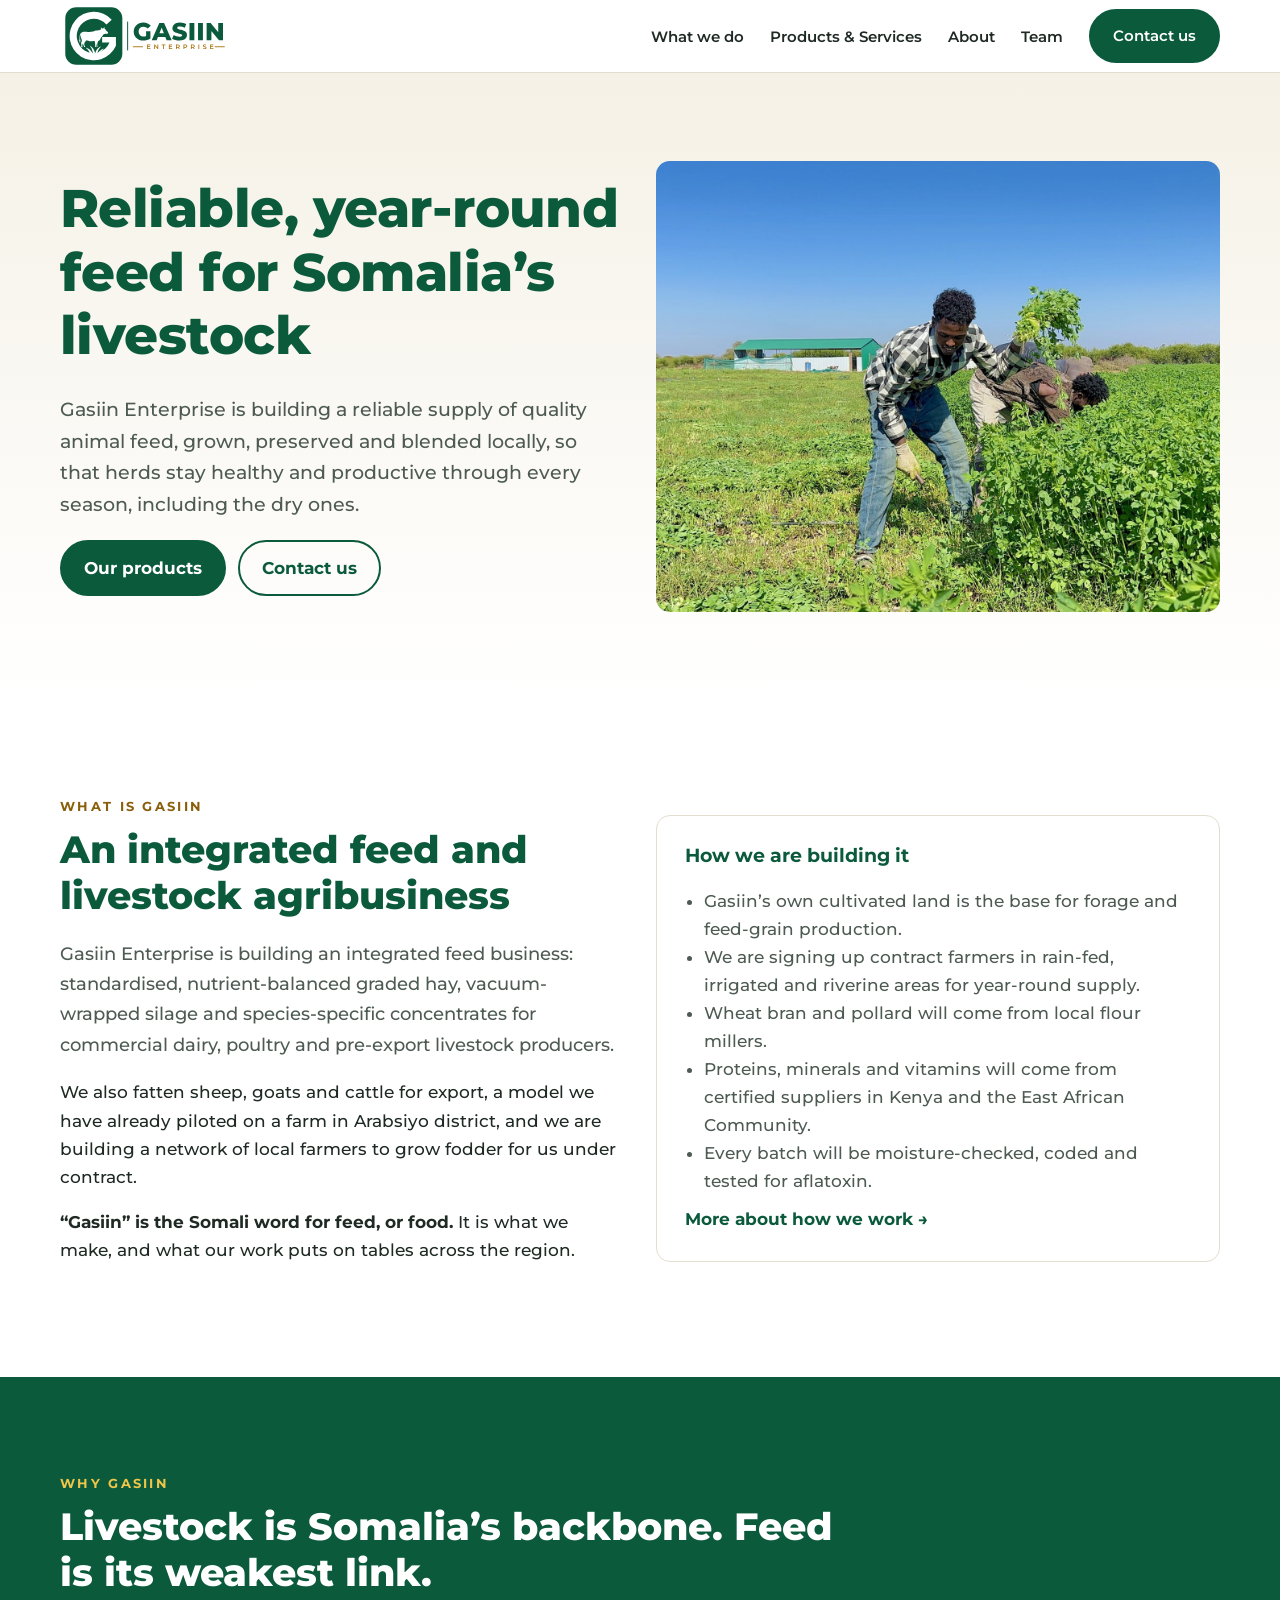
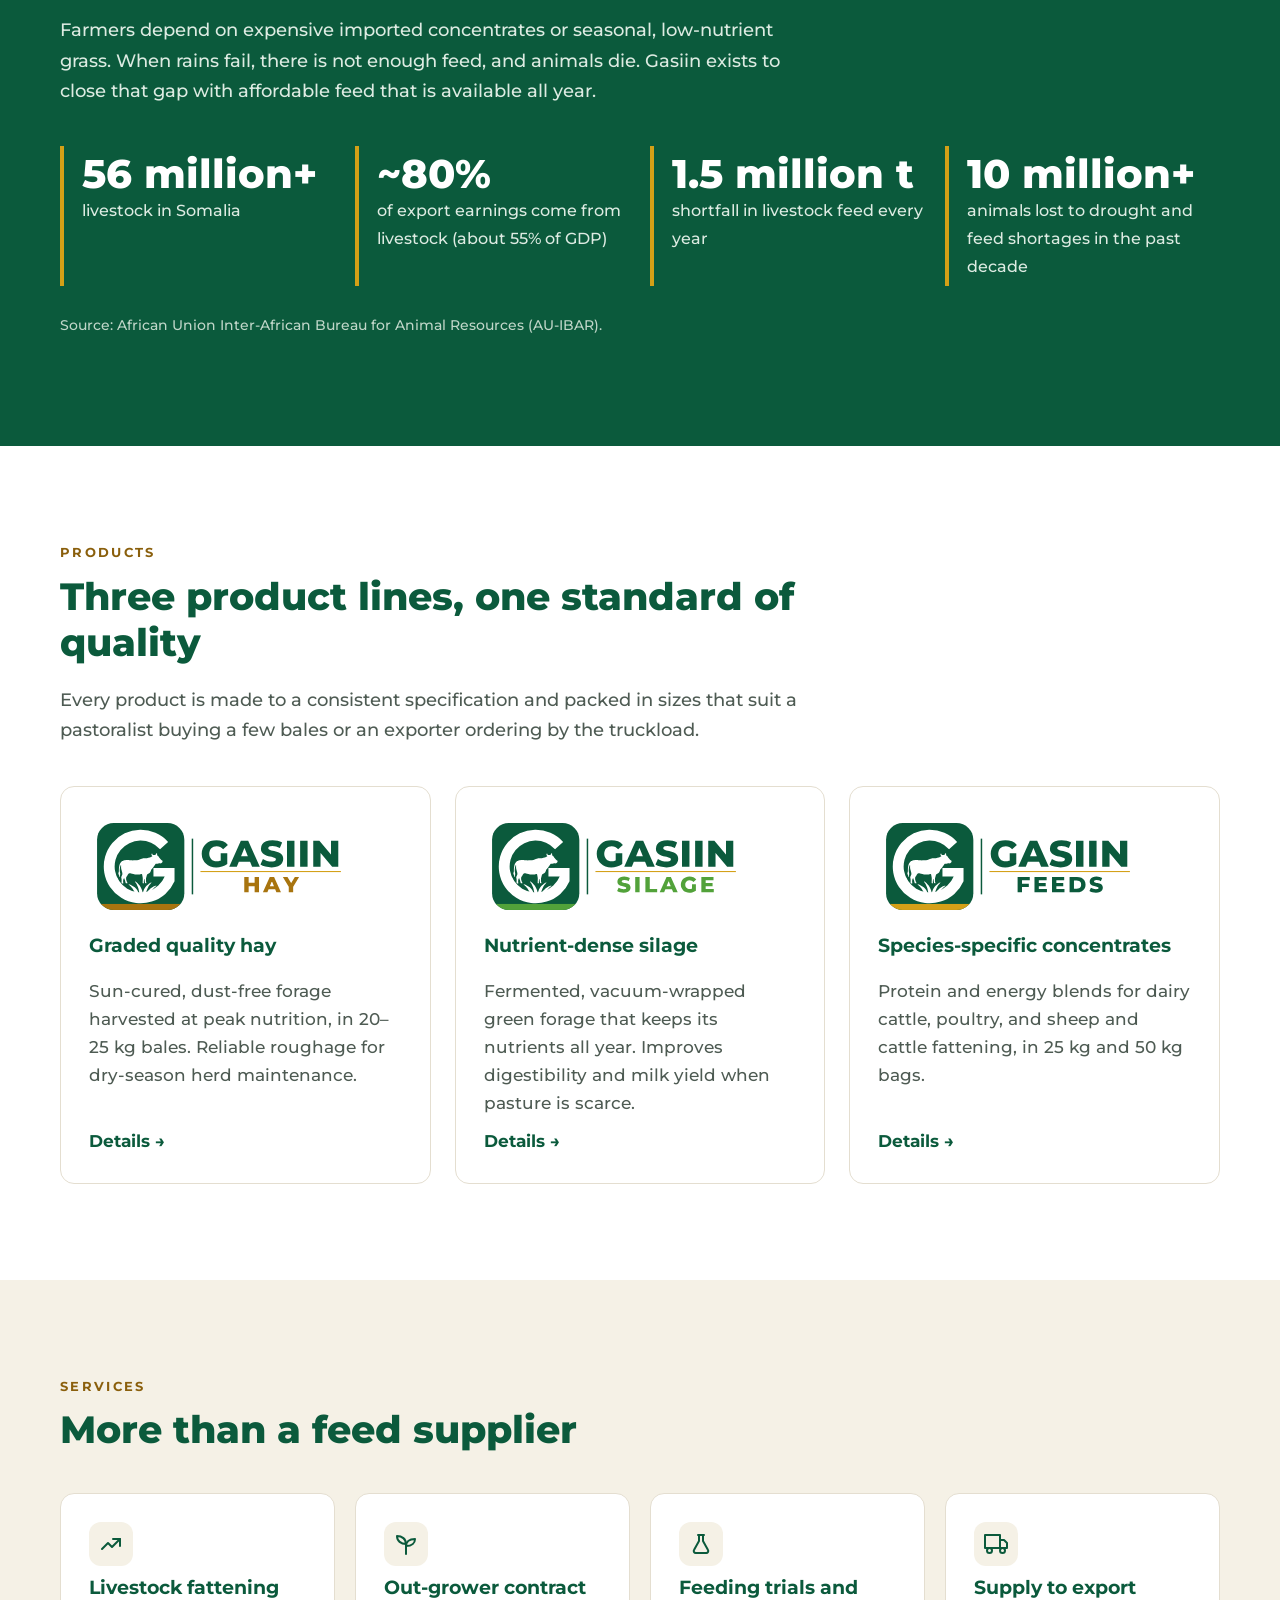
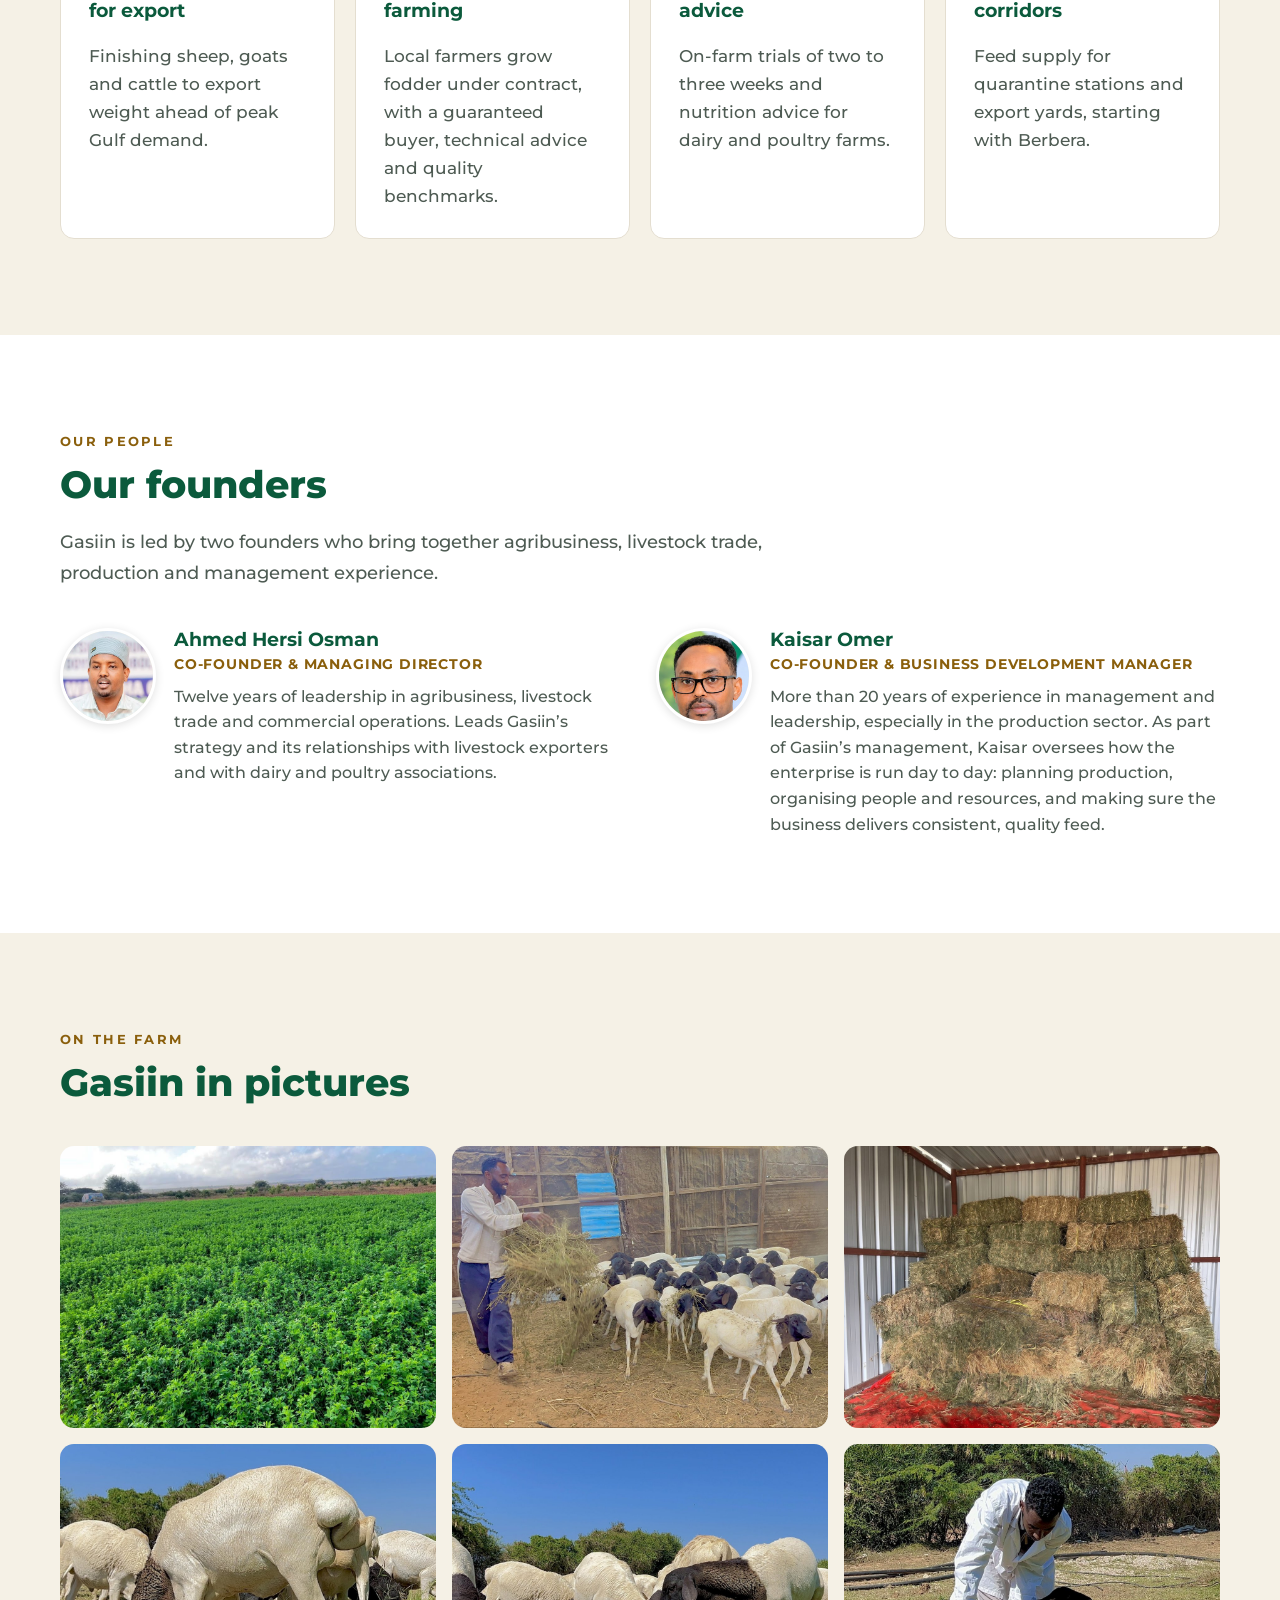
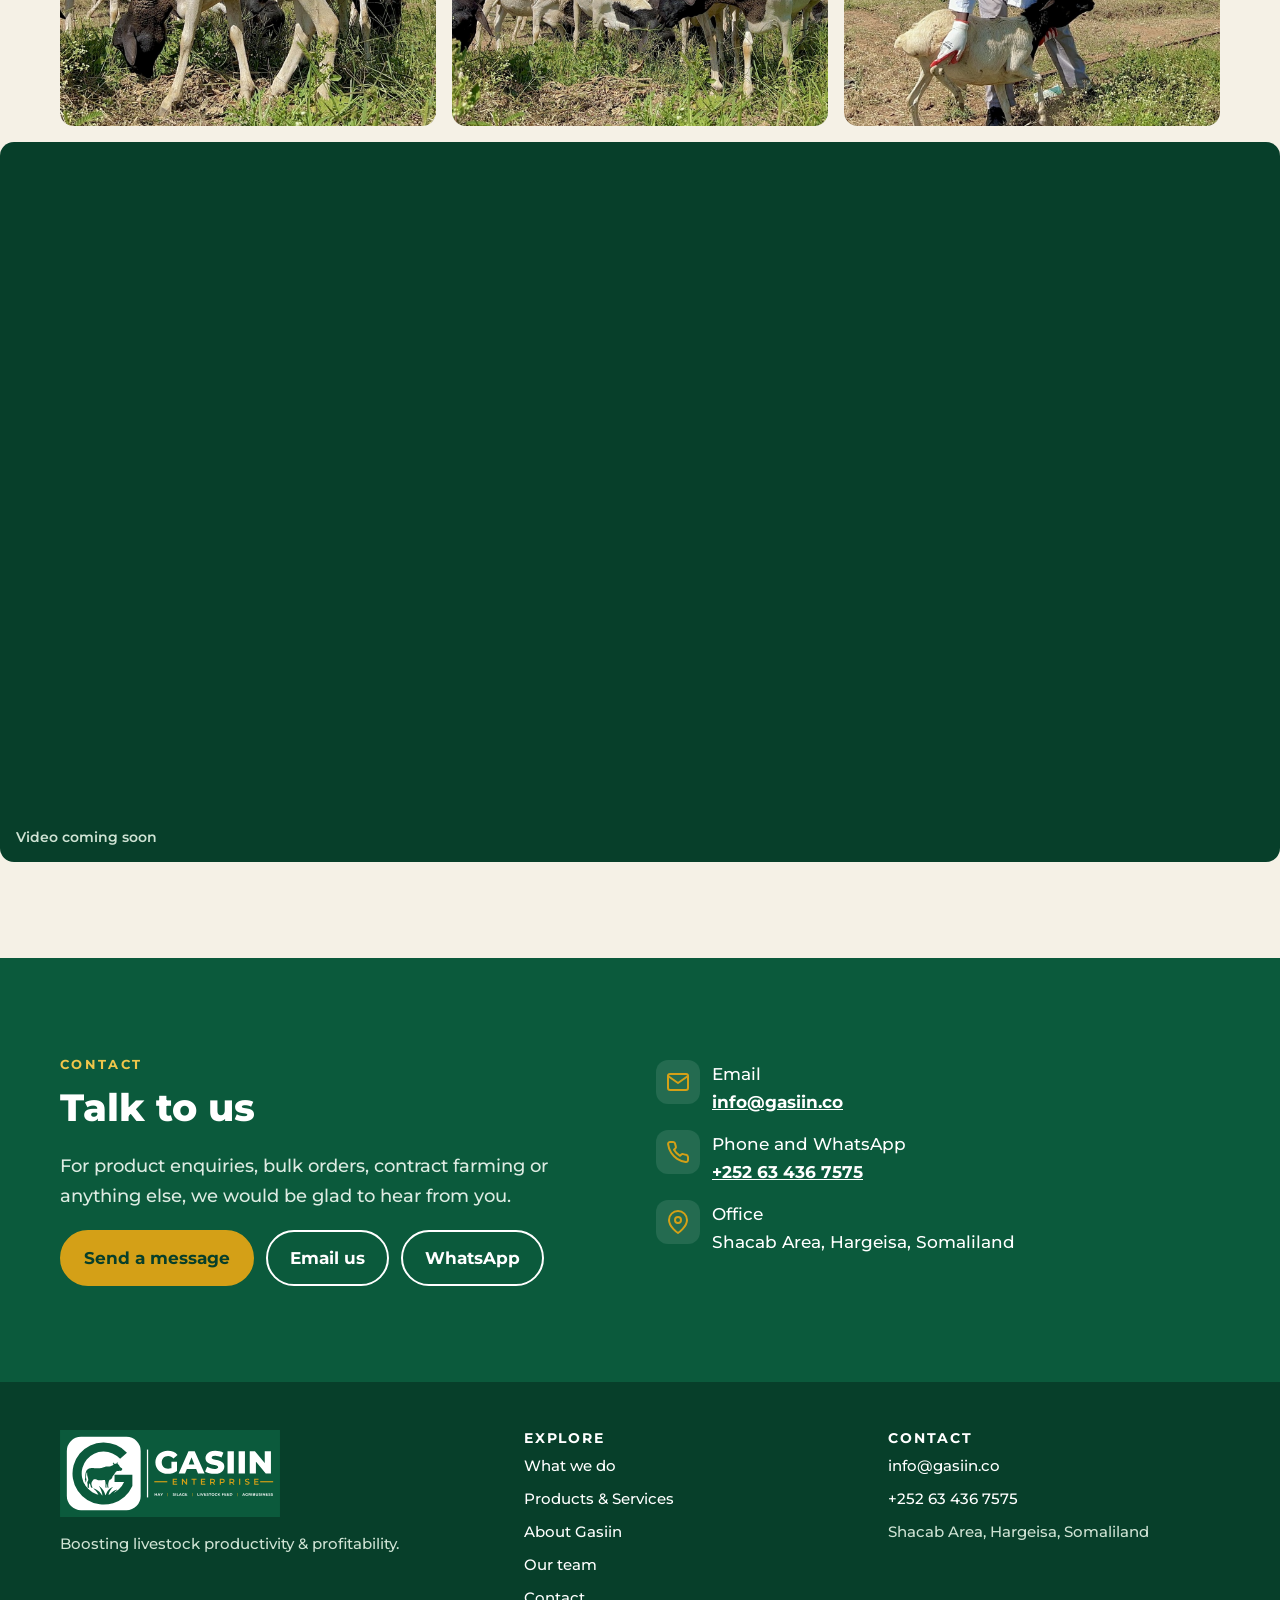
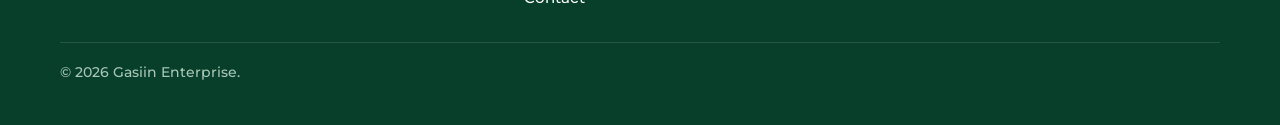
==== commit 0d27b9d6: "Founders: add Kaisar Omer portrait; title Business Development Manager Co-Authored-By: Claude Opus 5" ====
--- a/docs/index.html
+++ b/docs/index.html
@@ -43,7 +43,7 @@
   "areaServed": ["Somaliland", "Somalia", "East Africa"],
   "founder": [
     {"@type": "Person", "name": "Ahmed Hersi Osman", "jobTitle": "Managing Director"},
-    {"@type": "Person", "name": "Kaisar Omer", "jobTitle": "Co-Founder, Management"}
+    {"@type": "Person", "name": "Kaisar Omer", "jobTitle": "Co-Founder, Business Development Manager"}
   ],
   "knowsAbout": ["livestock feed", "hay", "silage", "animal nutrition", "livestock fattening", "contract farming"],
   "hasOfferCatalog": {
@@ -209,10 +209,10 @@
         </div>
       </div>
       <div class="person">
-        <span class="avatar" aria-hidden="true">KO</span>
+        <img class="avatar avatar--photo" src="assets/img/kaisar-omer.jpg" alt="Kaisar Omer" width="160" height="160" loading="lazy" decoding="async">
         <div>
           <h3>Kaisar Omer</h3>
-          <span class="role">Co-Founder &amp; Management</span>
+          <span class="role">Co-Founder &amp; Business Development Manager</span>
           <p>More than 20 years of experience in management and leadership, especially in the production sector. As part of Gasiin’s management, Kaisar oversees how the enterprise is run day to day: planning production, organising people and resources, and making sure the business delivers consistent, quality feed.</p>
         </div>
       </div>
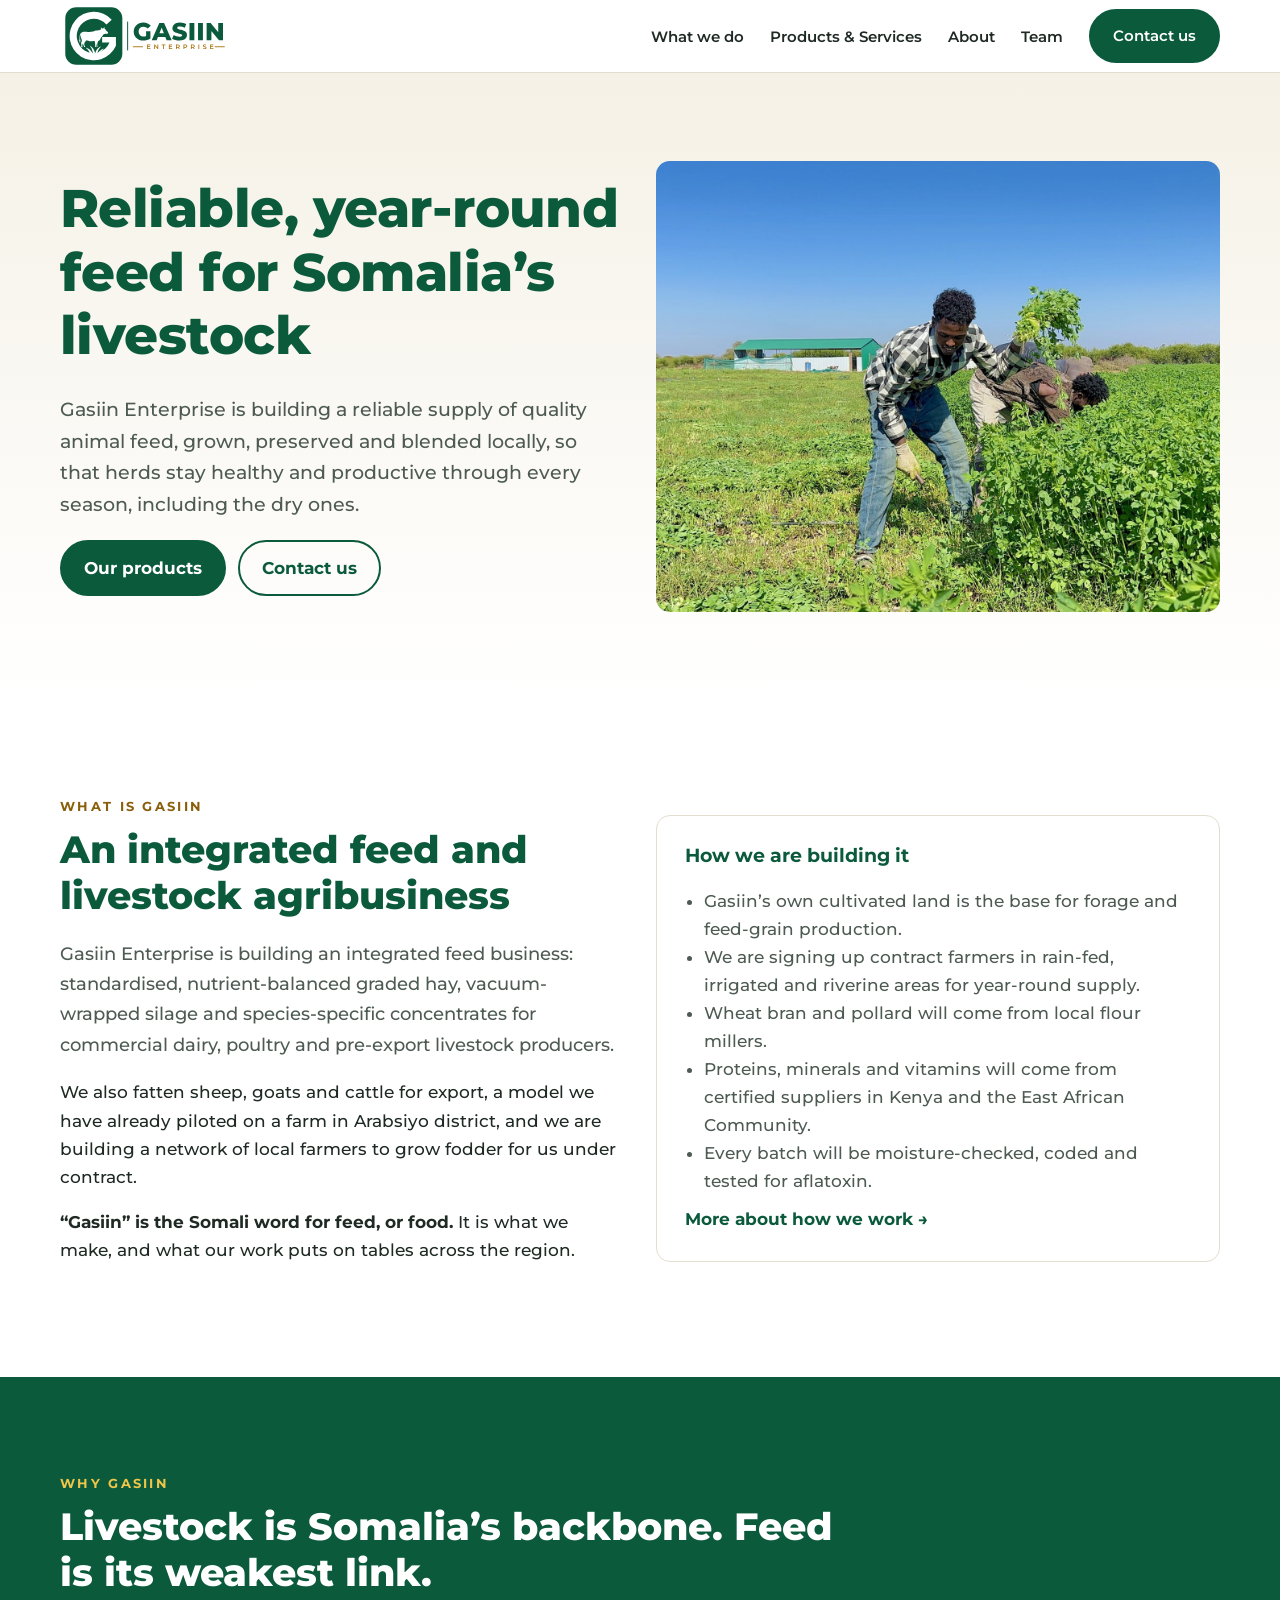
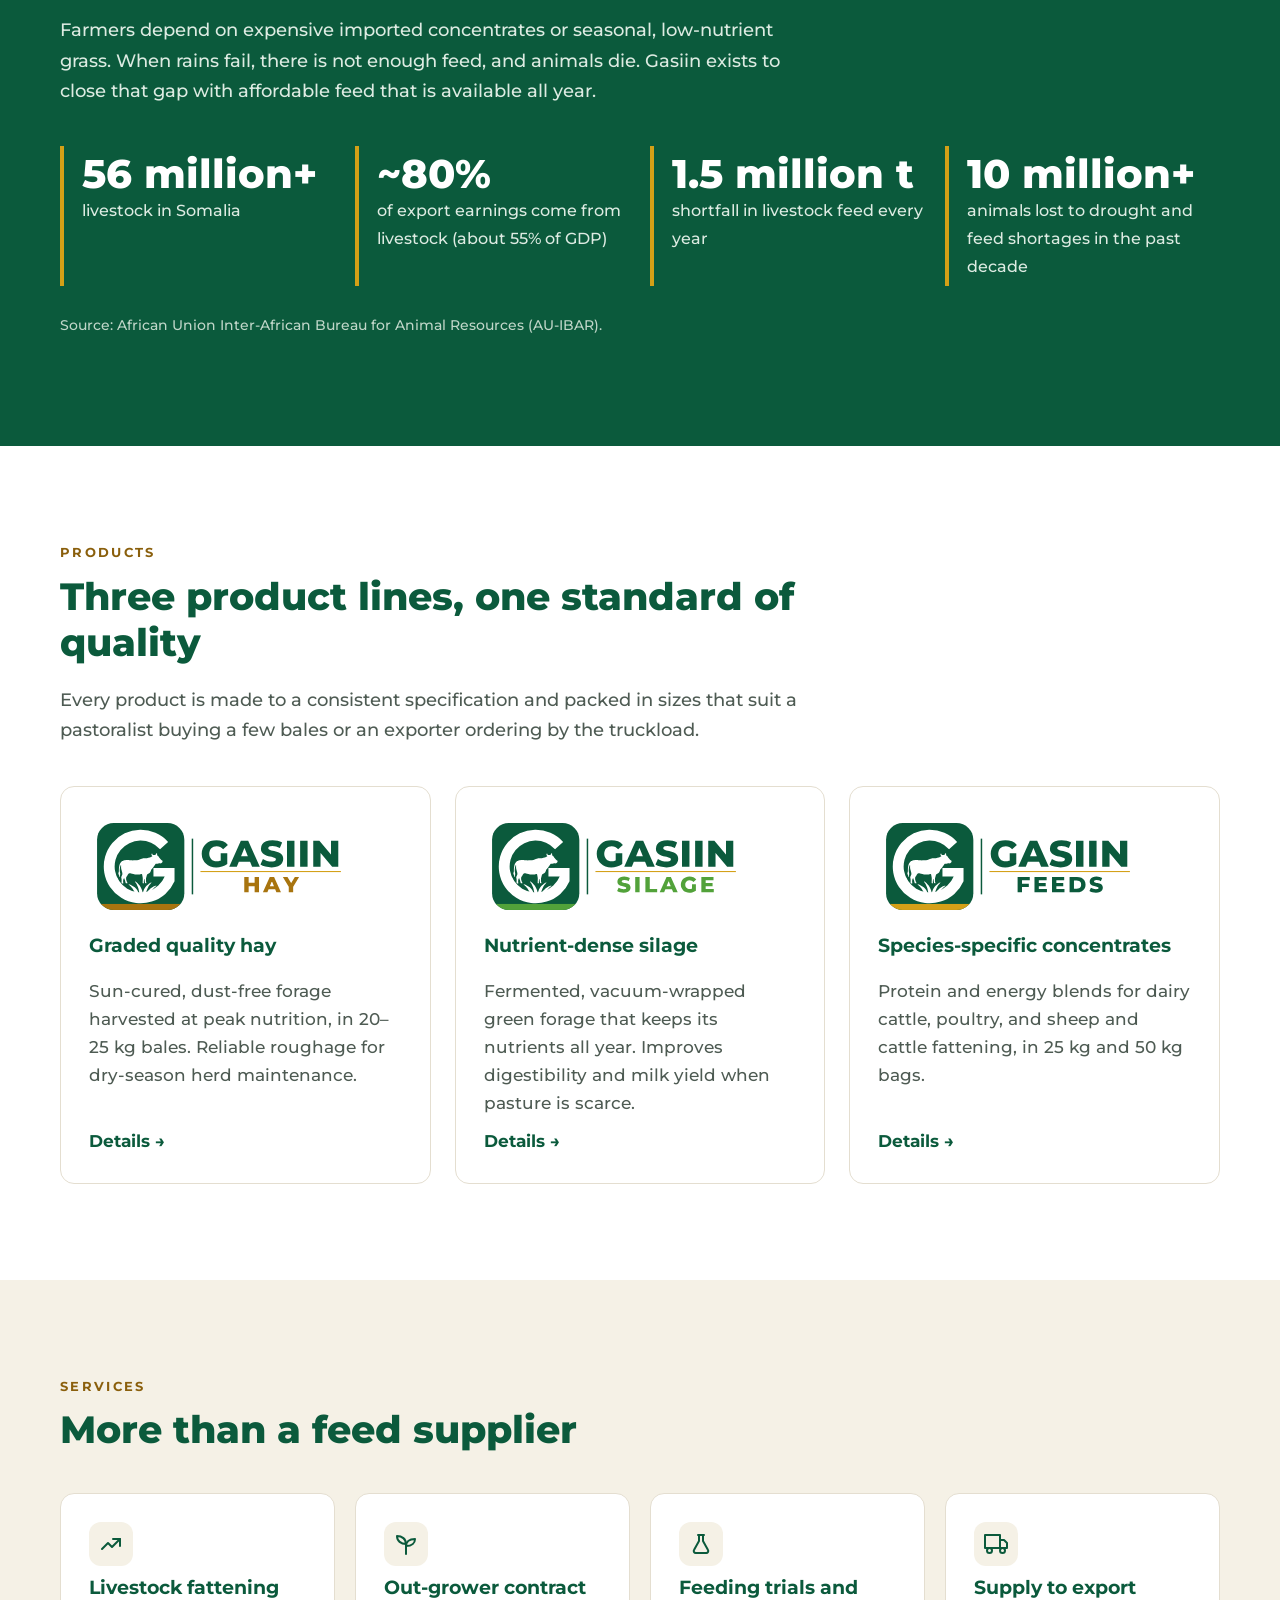
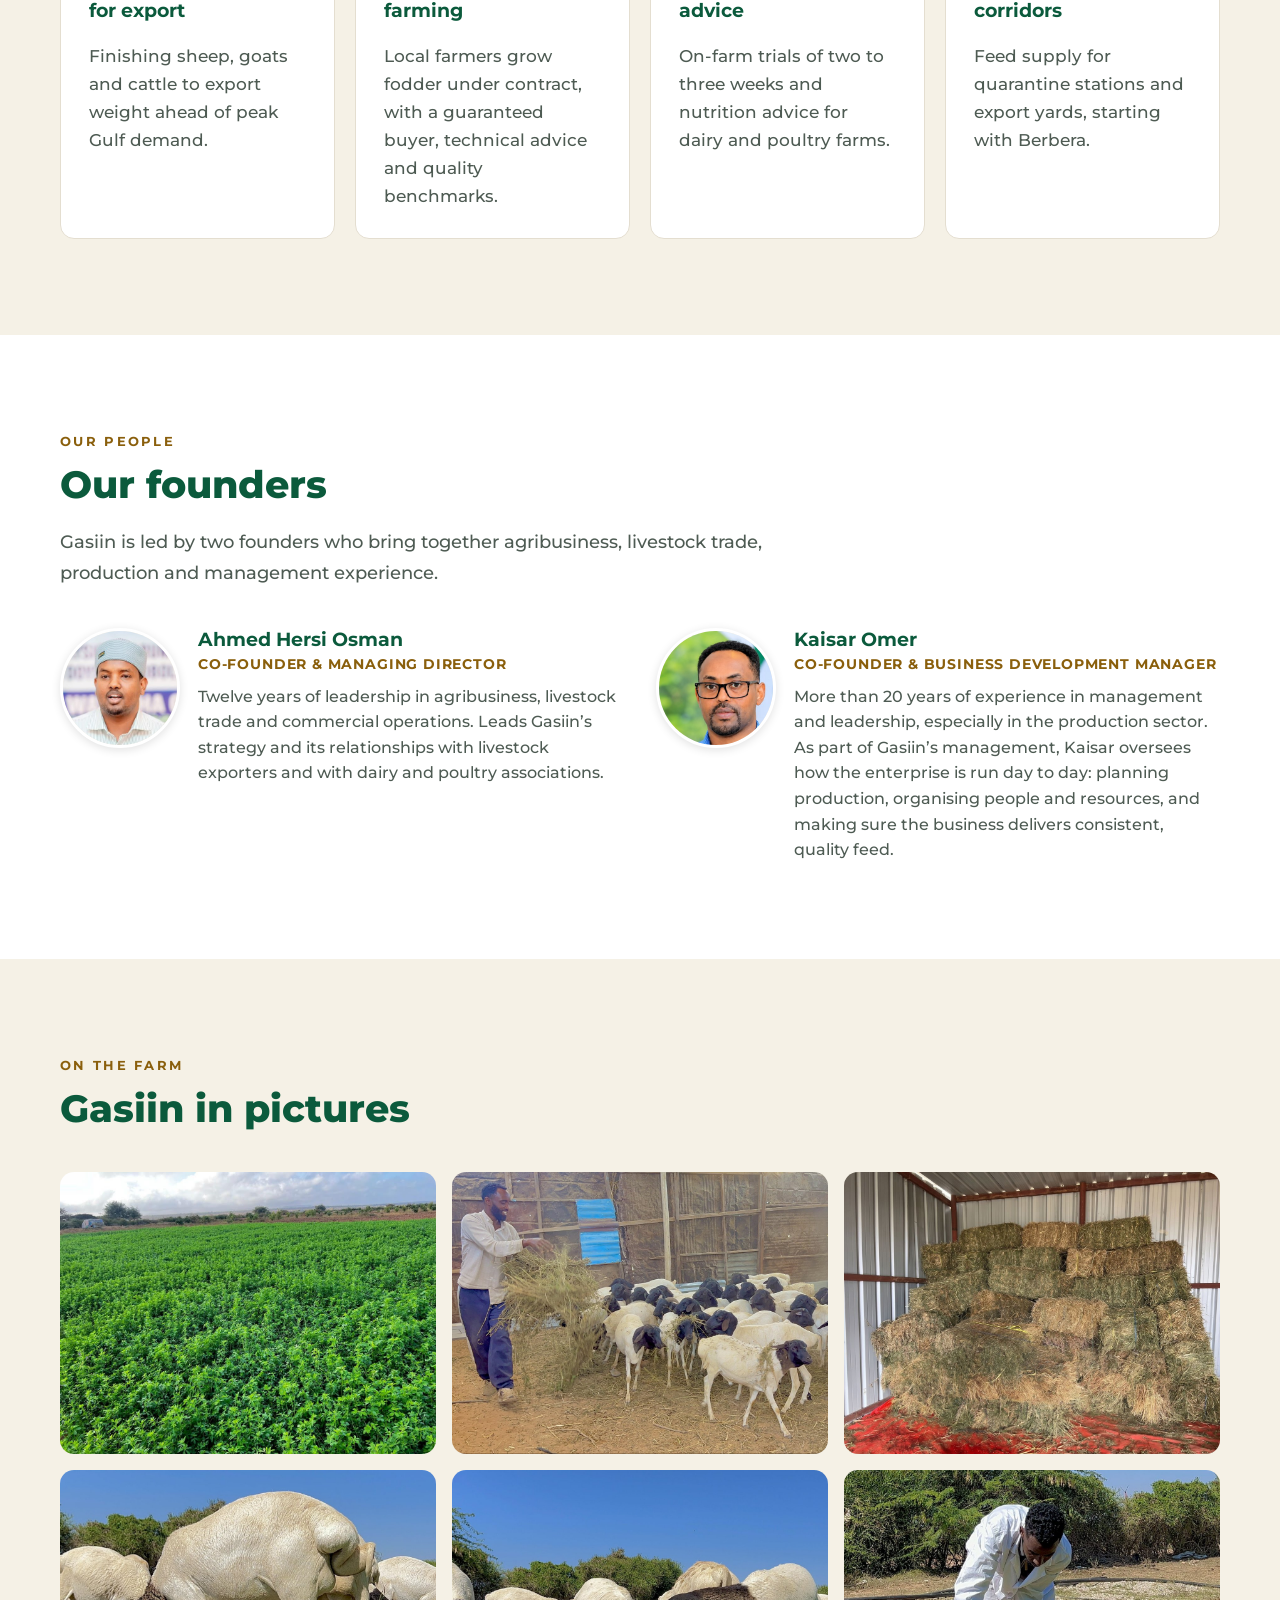
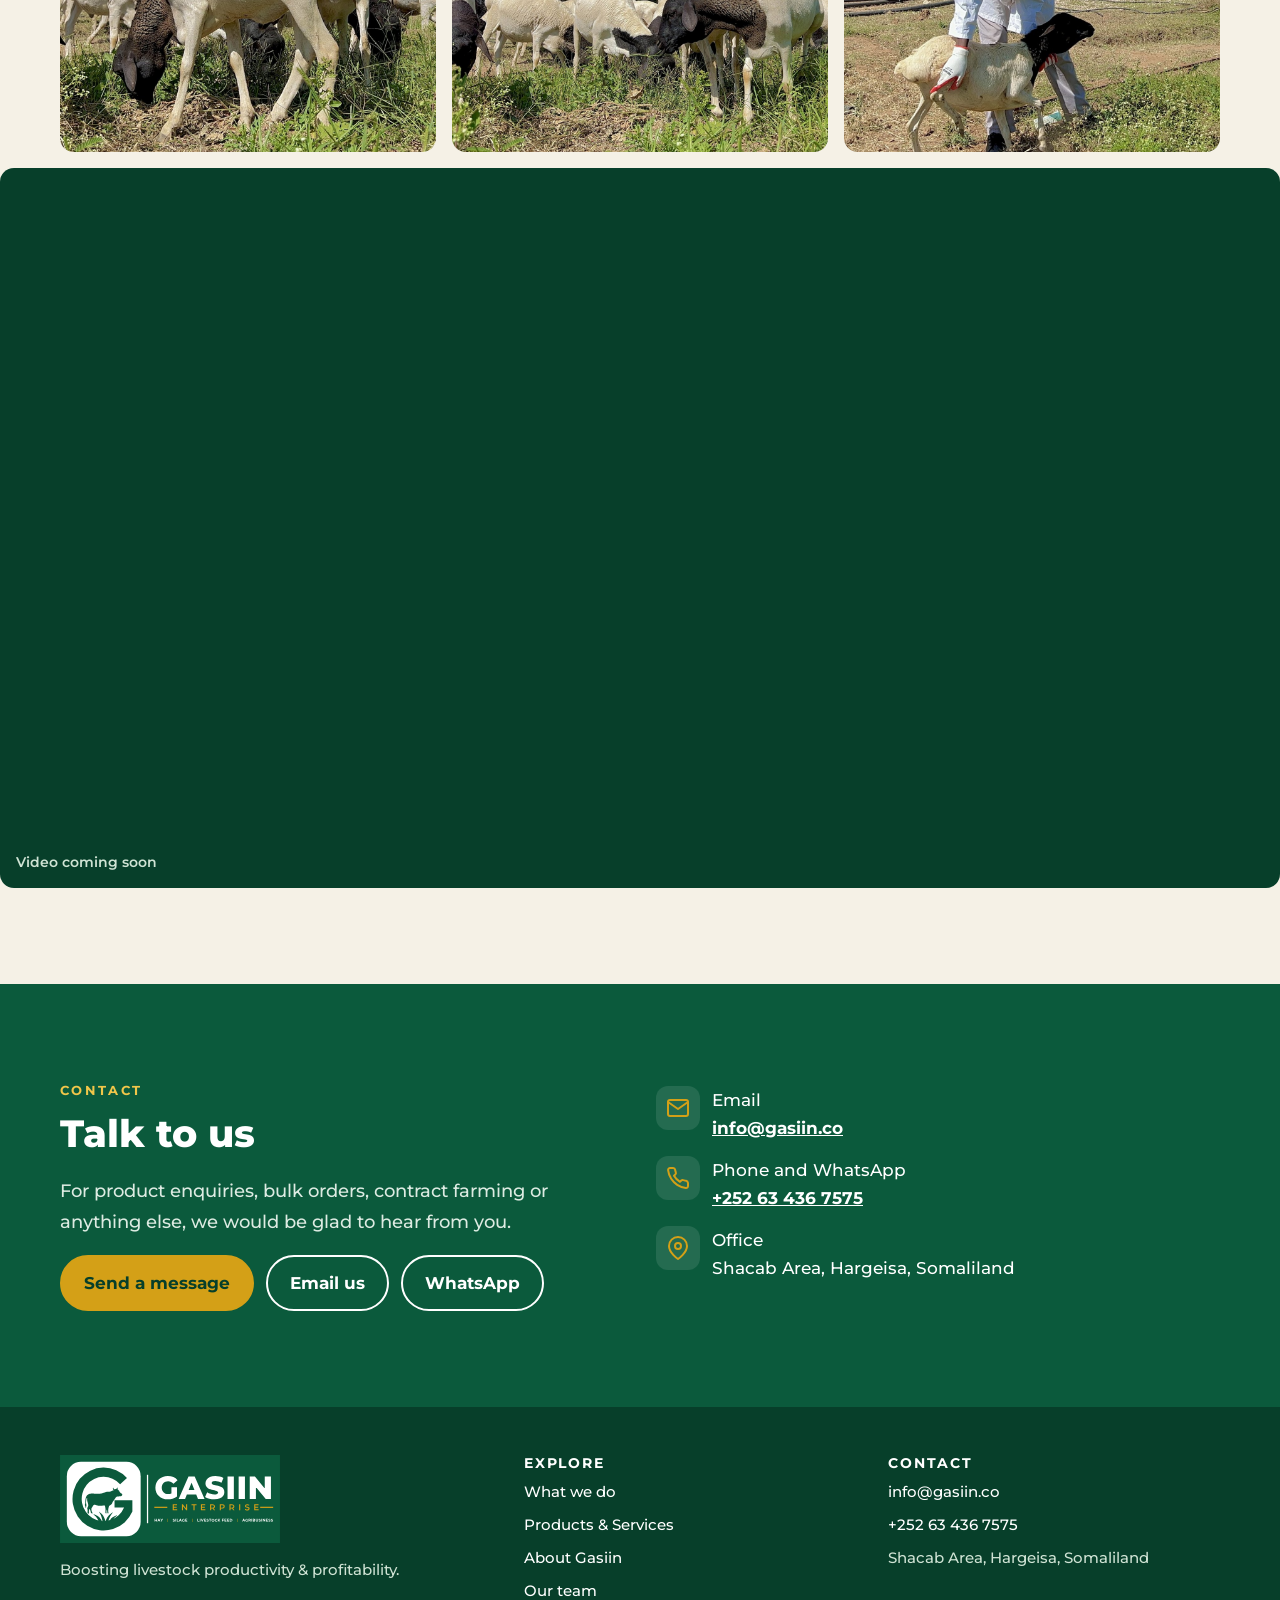
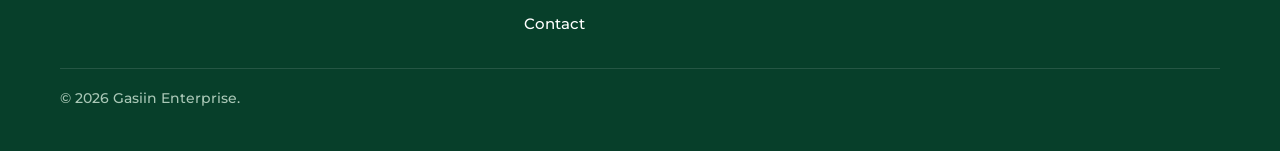
==== commit b37d7979: "Founders: larger portraits, wider crop for Kaisar Co-Authored-By: Claude Opus 5.5 <noreply@anthropic" ====
--- a/docs/index.html
+++ b/docs/index.html
@@ -20,7 +20,7 @@
 <link rel="preconnect" href="https://fonts.googleapis.com">
 <link rel="preconnect" href="https://fonts.gstatic.com" crossorigin>
 <link rel="stylesheet" href="https://fonts.googleapis.com/css2?family=Montserrat:wght@500;600;700;800&amp;display=swap">
-<link rel="stylesheet" href="assets/css/site.css?v=20261126b">
+<link rel="stylesheet" href="assets/css/site.css?v=20261126c">
 <script type="application/ld+json">
 {
   "@context": "https://schema.org",
--- a/docs/assets/css/site.css
+++ b/docs/assets/css/site.css
@@ -96,7 +96,7 @@
 
 /* People */
 .person { display: flex; gap: 18px; align-items: flex-start; }
-.avatar { flex: 0 0 96px; width: 96px; height: 96px; border-radius: 50%; background: var(--forest); color: #fff; display: grid; place-items: center; font-weight: 800; font-size: 1.3rem; }
+.avatar { flex: 0 0 120px; width: 120px; height: 120px; border-radius: 50%; background: var(--forest); color: #fff; display: grid; place-items: center; font-weight: 800; font-size: 1.3rem; }
 .avatar--photo { object-fit: cover; object-position: center 30%; background: var(--beige); border: 3px solid #fff; box-shadow: 0 2px 10px rgba(0,0,0,.12); }
 .person h3 { margin-bottom: 2px; }
 .role { display: block; font-size: .85rem; font-weight: 700; letter-spacing: .06em; text-transform: uppercase; color: var(--gold-text); margin-bottom: 8px; }
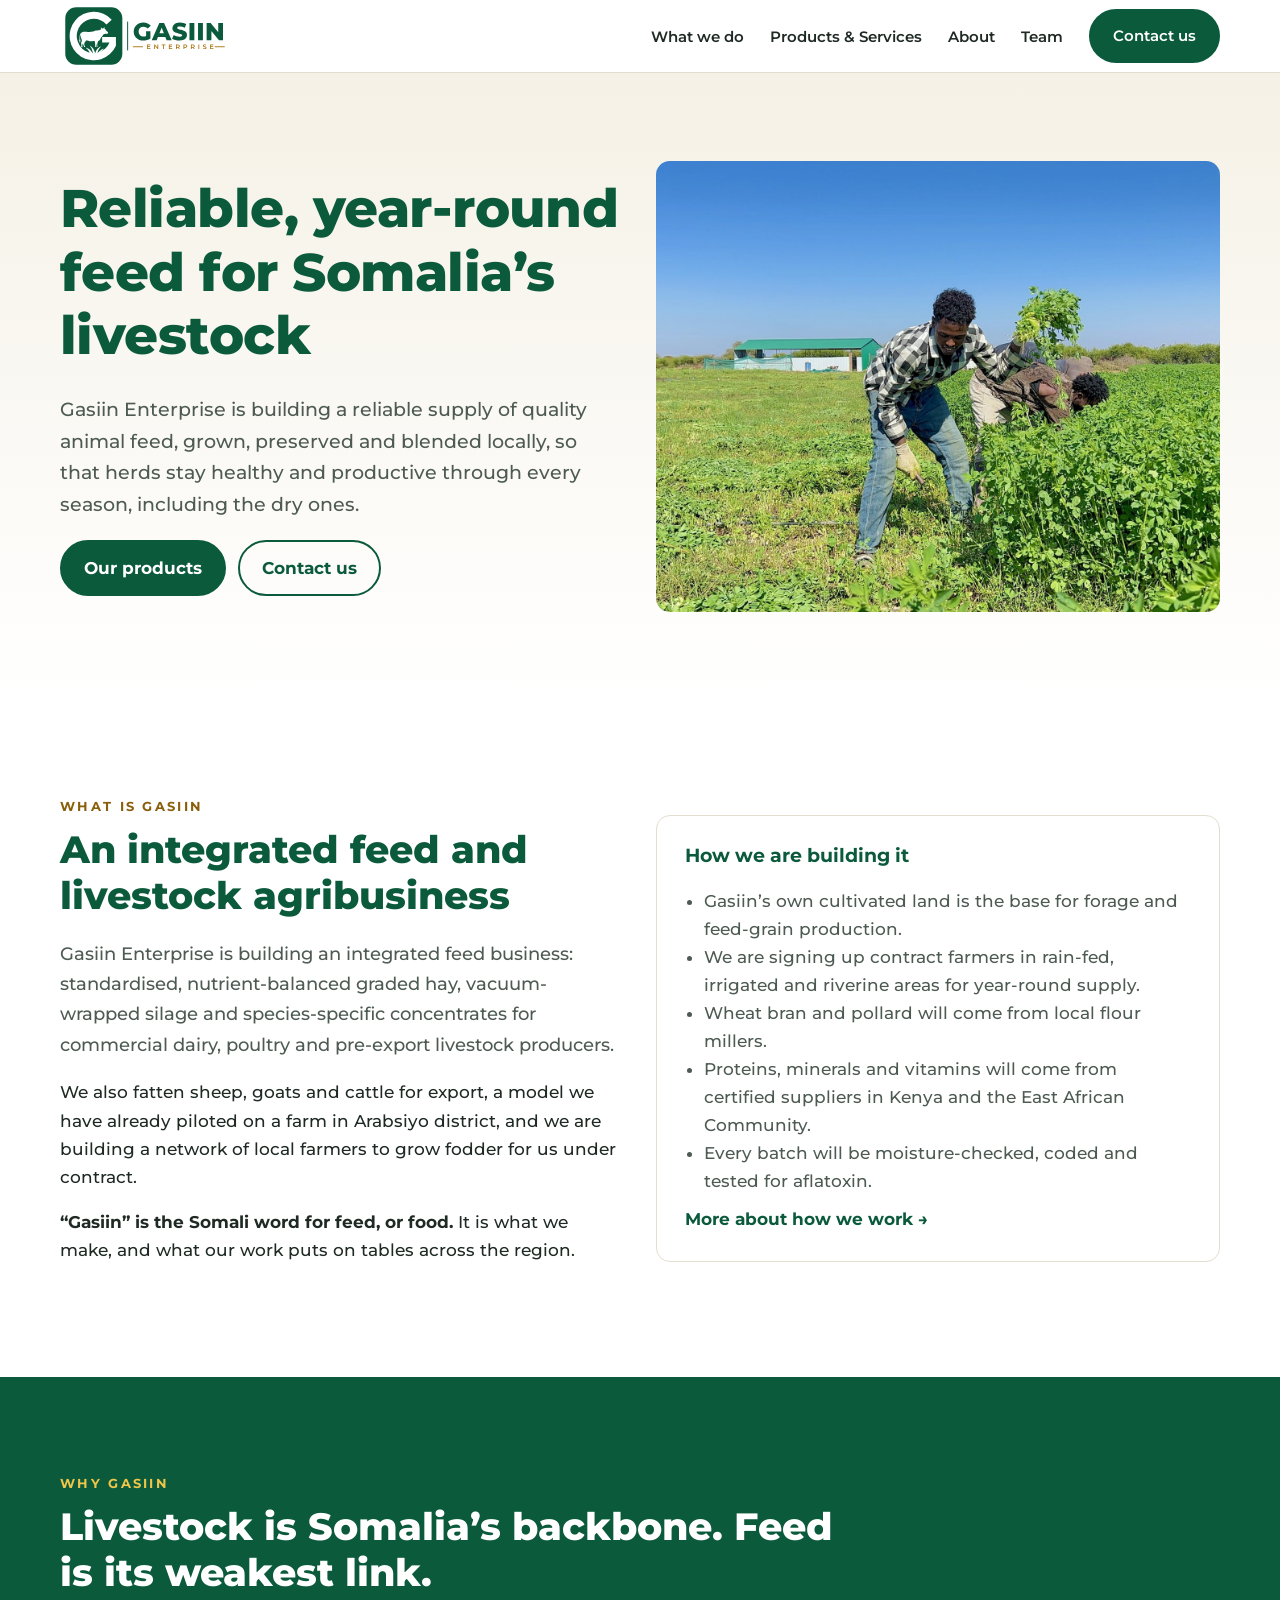
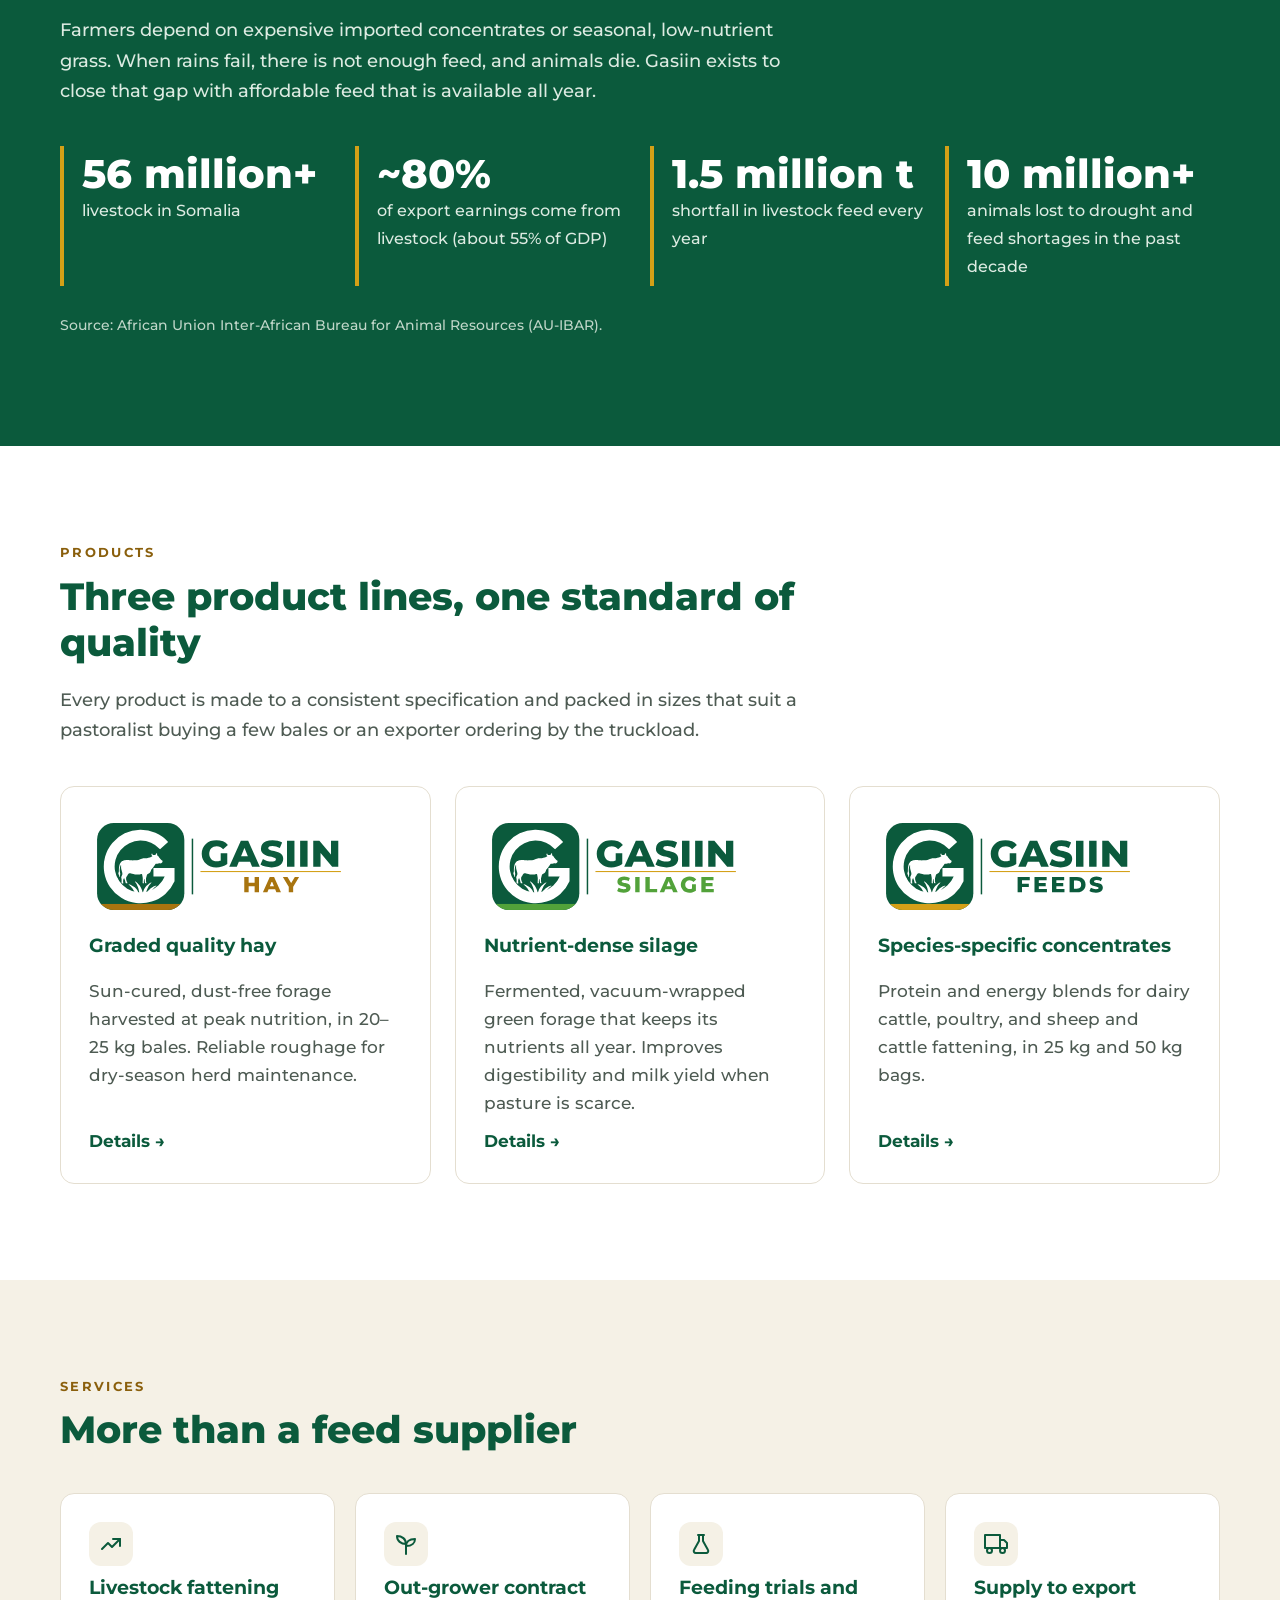
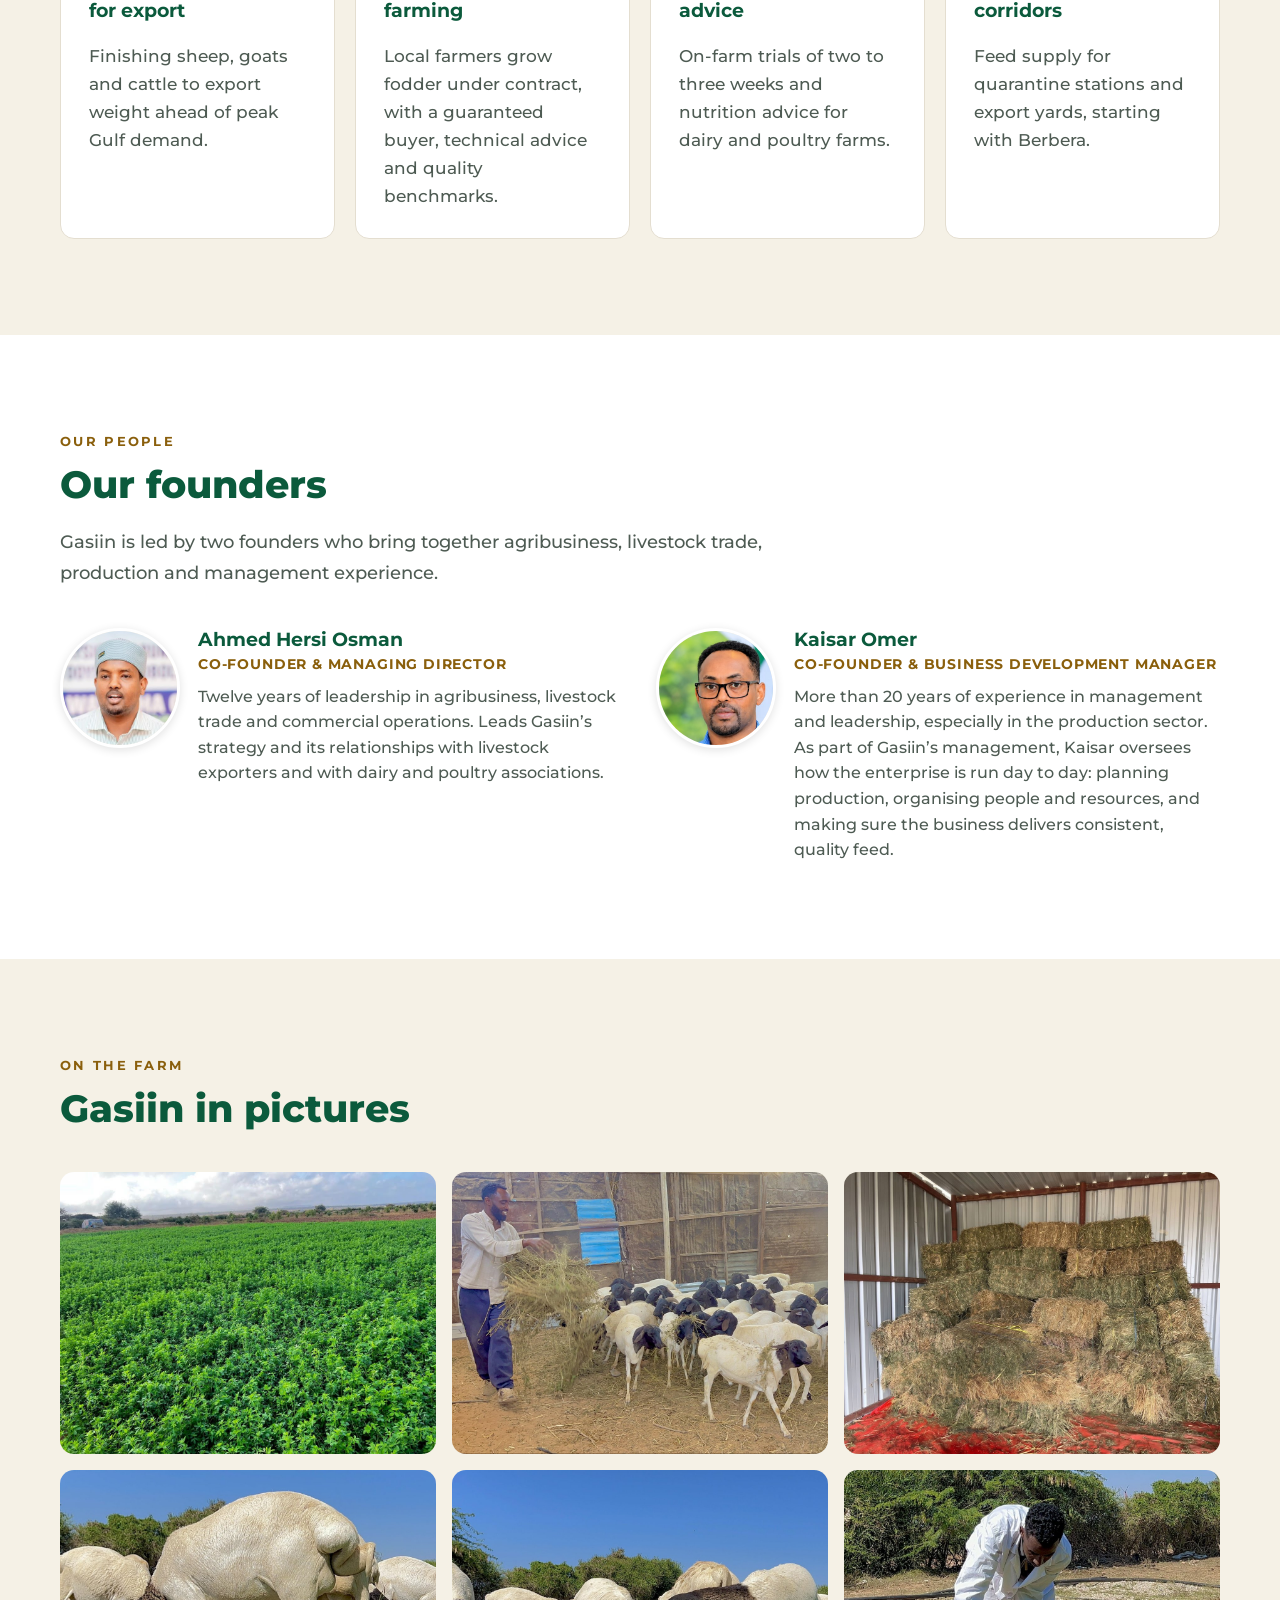
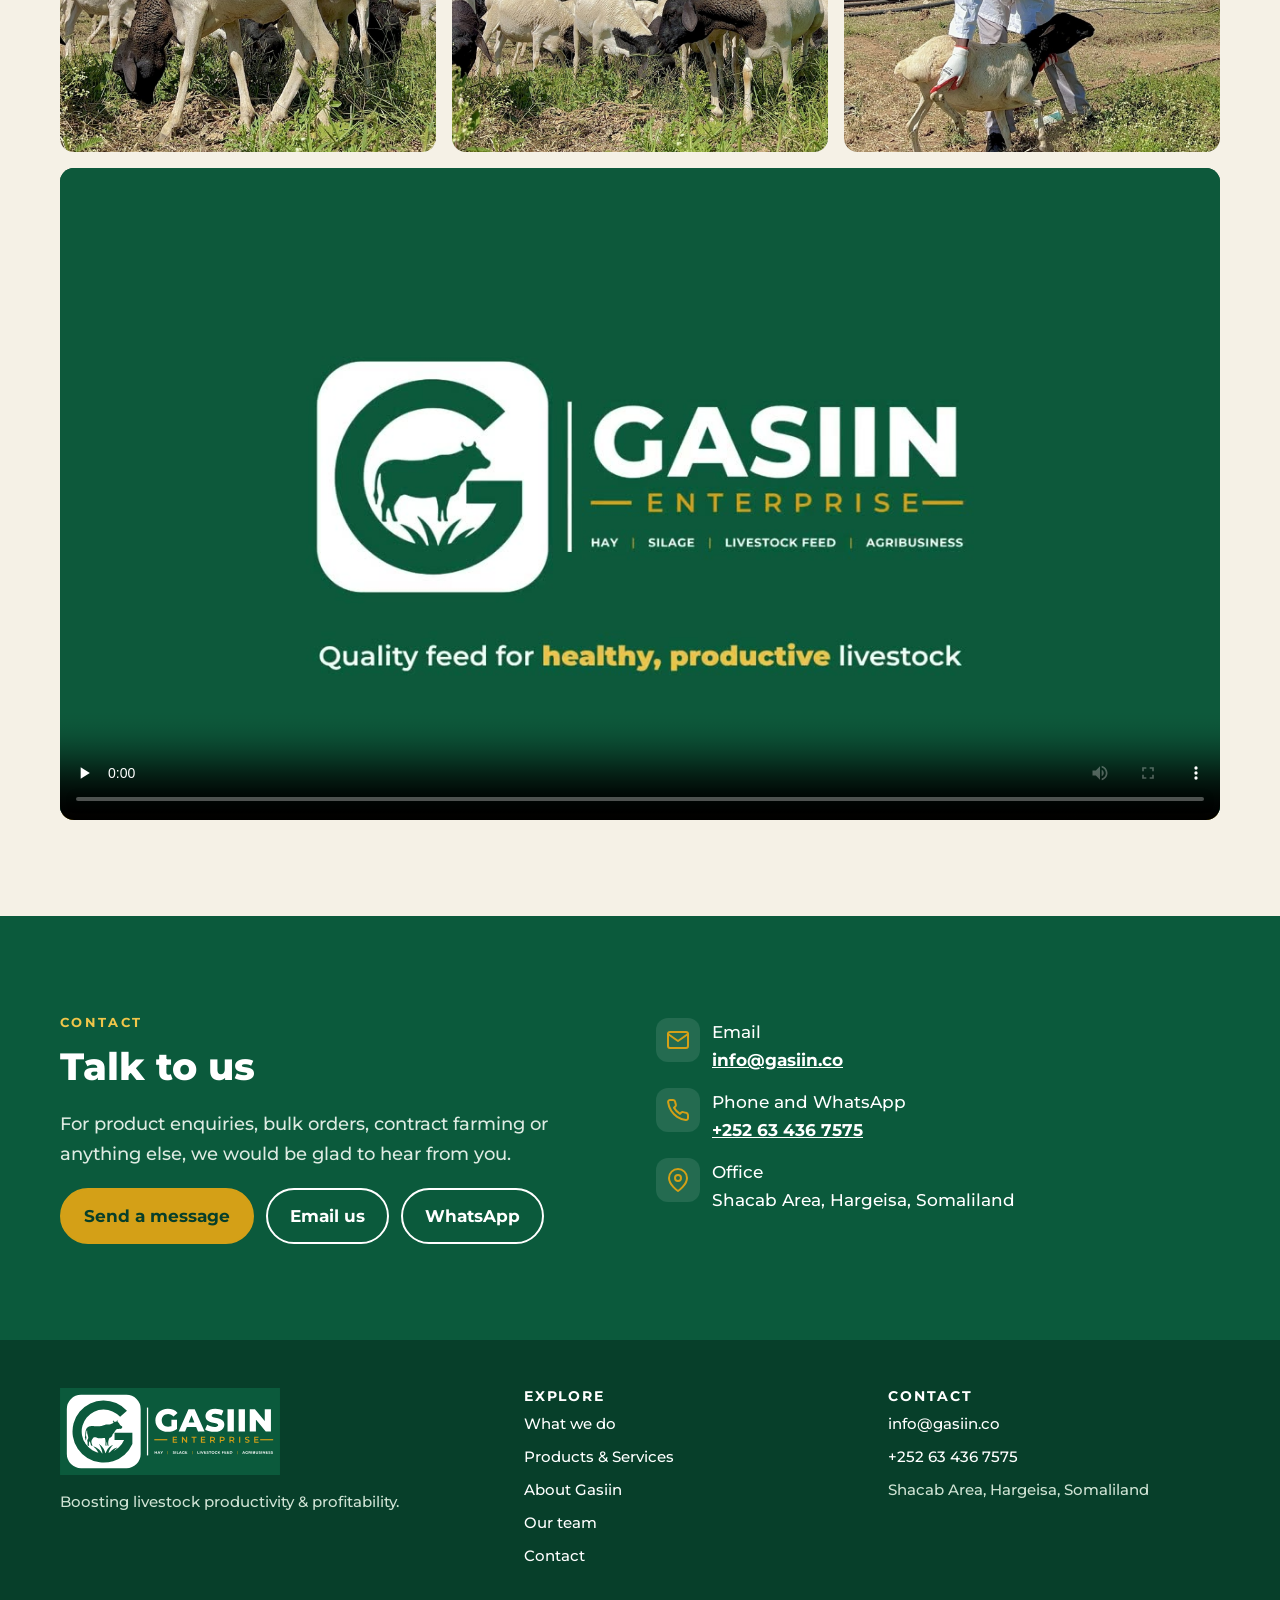
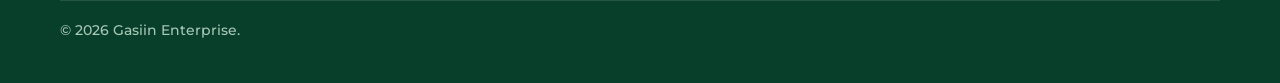
==== commit e104bb48: "Add one-minute intro video to the home page Replaces the 'Video coming soon' placeholder with a self" ====
--- a/docs/index.html
+++ b/docs/index.html
@@ -20,7 +20,20 @@
 <link rel="preconnect" href="https://fonts.googleapis.com">
 <link rel="preconnect" href="https://fonts.gstatic.com" crossorigin>
 <link rel="stylesheet" href="https://fonts.googleapis.com/css2?family=Montserrat:wght@500;600;700;800&amp;display=swap">
-<link rel="stylesheet" href="assets/css/site.css?v=20261126c">
+<link rel="stylesheet" href="assets/css/site.css?v=20261126d">
+<script type="application/ld+json">
+{
+  "@context": "https://schema.org",
+  "@type": "VideoObject",
+  "name": "Gasiin Enterprise: introduction",
+  "description": "A one-minute introduction to Gasiin Enterprise: fodder grown on our own farm (Napier, Super Napier, Sudan grass and alfalfa), quality hay, silage and livestock feeds, and sheep and goats finished for export with an average weight gain of 15 to 20 kg in 8 to 10 weeks.",
+  "thumbnailUrl": "https://gasiin.co/assets/video/gasiin-intro-poster.jpg",
+  "contentUrl": "https://gasiin.co/assets/video/gasiin-intro.mp4",
+  "uploadDate": "2026-11-26",
+  "duration": "PT1M",
+  "publisher": {"@type": "Organization", "name": "Gasiin Enterprise", "url": "https://gasiin.co/"}
+}
+</script>
 <script type="application/ld+json">
 {
   "@context": "https://schema.org",
@@ -252,10 +265,12 @@
         <figcaption><strong>Animal health check</strong><span>Checking each animal’s health and body condition.</span><time datetime="2026-11">November 2026</time></figcaption>
       </figure>
     </div>
-    </div>
-    <!-- To add a video: replace the placeholder below with
-         <div class="video"><button type="button" data-youtube="VIDEO_ID" aria-label="Play video: TITLE"><span>▶ Play video</span></button></div> -->
-    <div class="video placeholder" role="img" aria-label="Video coming soon">Video coming soon</div>
+    <div class="video">
+      <video controls preload="none" playsinline width="1920" height="1080" poster="assets/video/gasiin-intro-poster.jpg" aria-label="Gasiin Enterprise: one-minute introduction video">
+        <source src="assets/video/gasiin-intro.mp4" type="video/mp4">
+        <a href="assets/video/gasiin-intro.mp4">Watch the Gasiin introduction video</a>
+      </video>
+    </div>
   </div>
 </section>
 
--- a/docs/assets/css/site.css
+++ b/docs/assets/css/site.css
@@ -126,6 +126,7 @@
 .video button { all: unset; cursor: pointer; position: absolute; inset: 0; display: grid; place-items: center; color: #fff; font-weight: 700; }
 .video button span { background: var(--gold); color: var(--deep-forest); padding: 12px 22px; border-radius: 999px; }
 .video iframe { position: absolute; inset: 0; width: 100%; height: 100%; border: 0; }
+.video video { position: absolute; inset: 0; width: 100%; height: 100%; object-fit: cover; background: var(--deep-forest); }
 
 /* Contact */
 .contact-list { list-style: none; padding: 0; margin: 0 0 24px; display: grid; gap: 14px; }
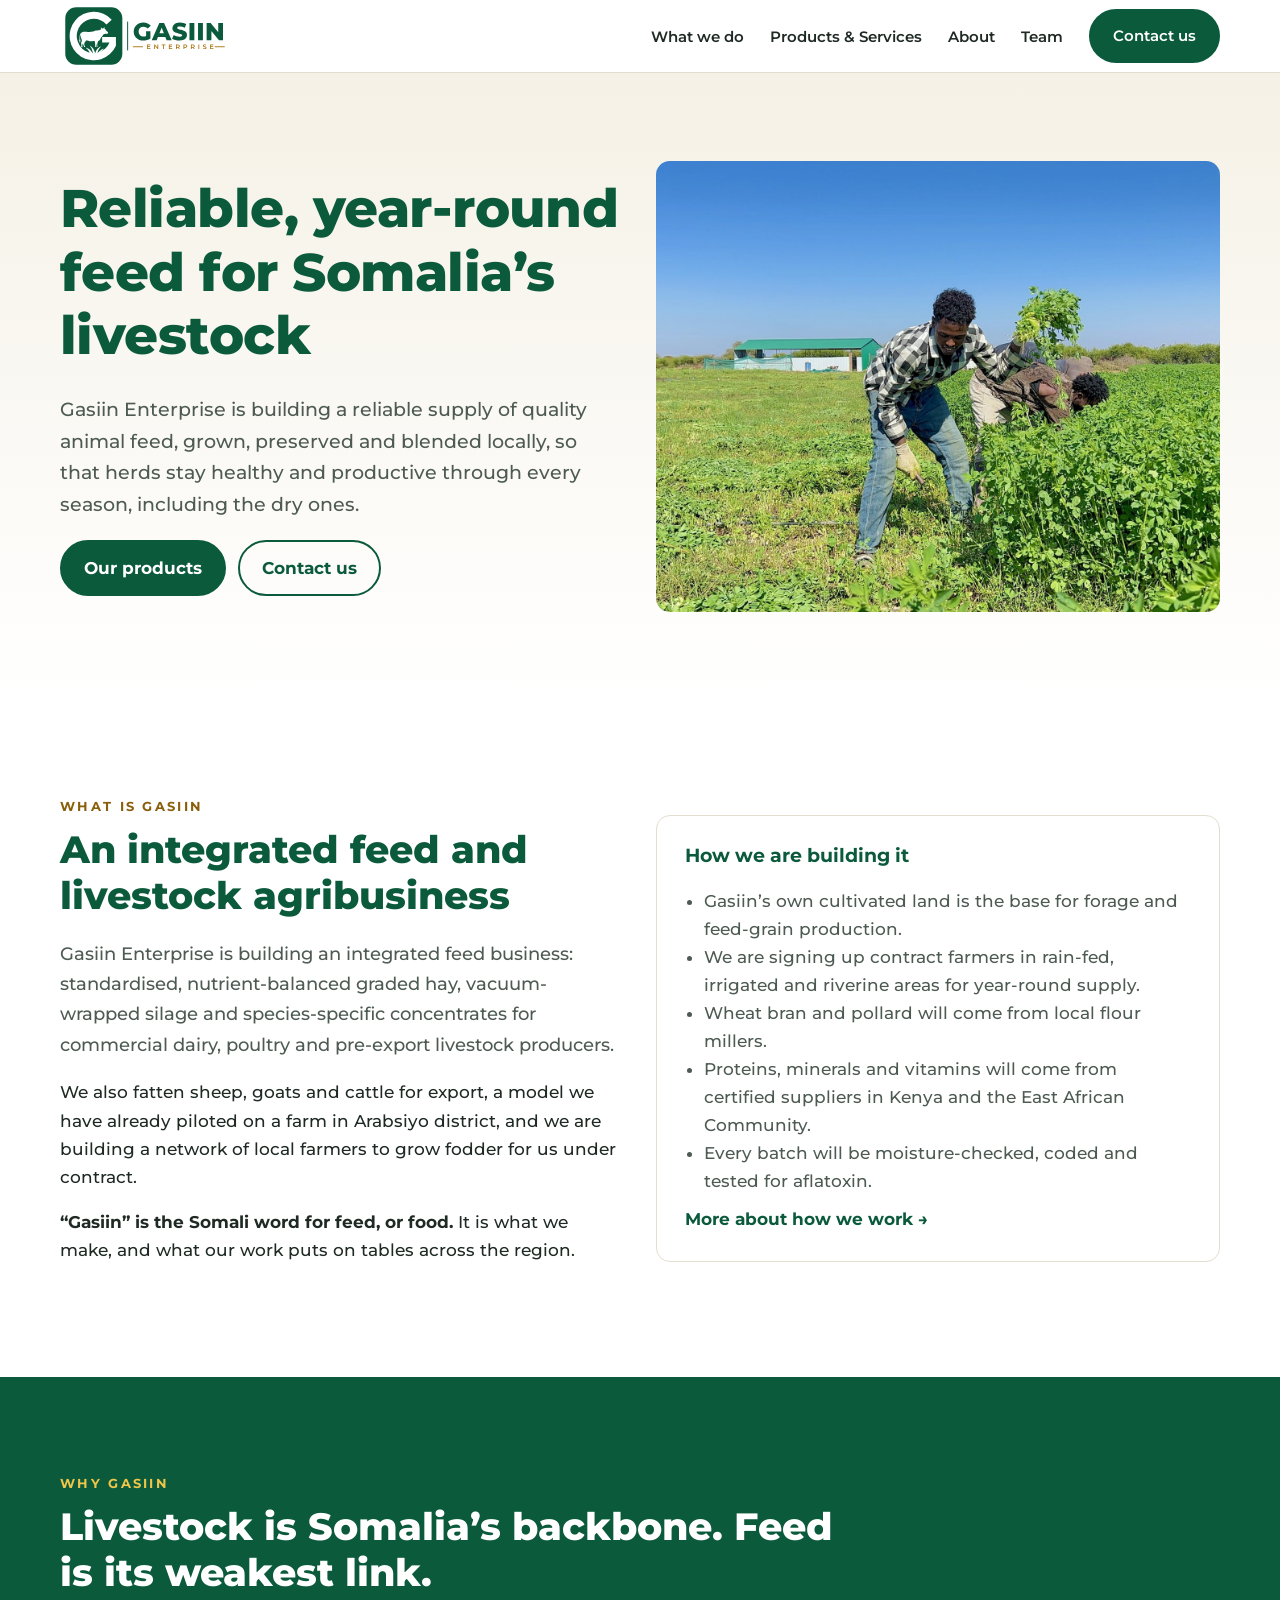
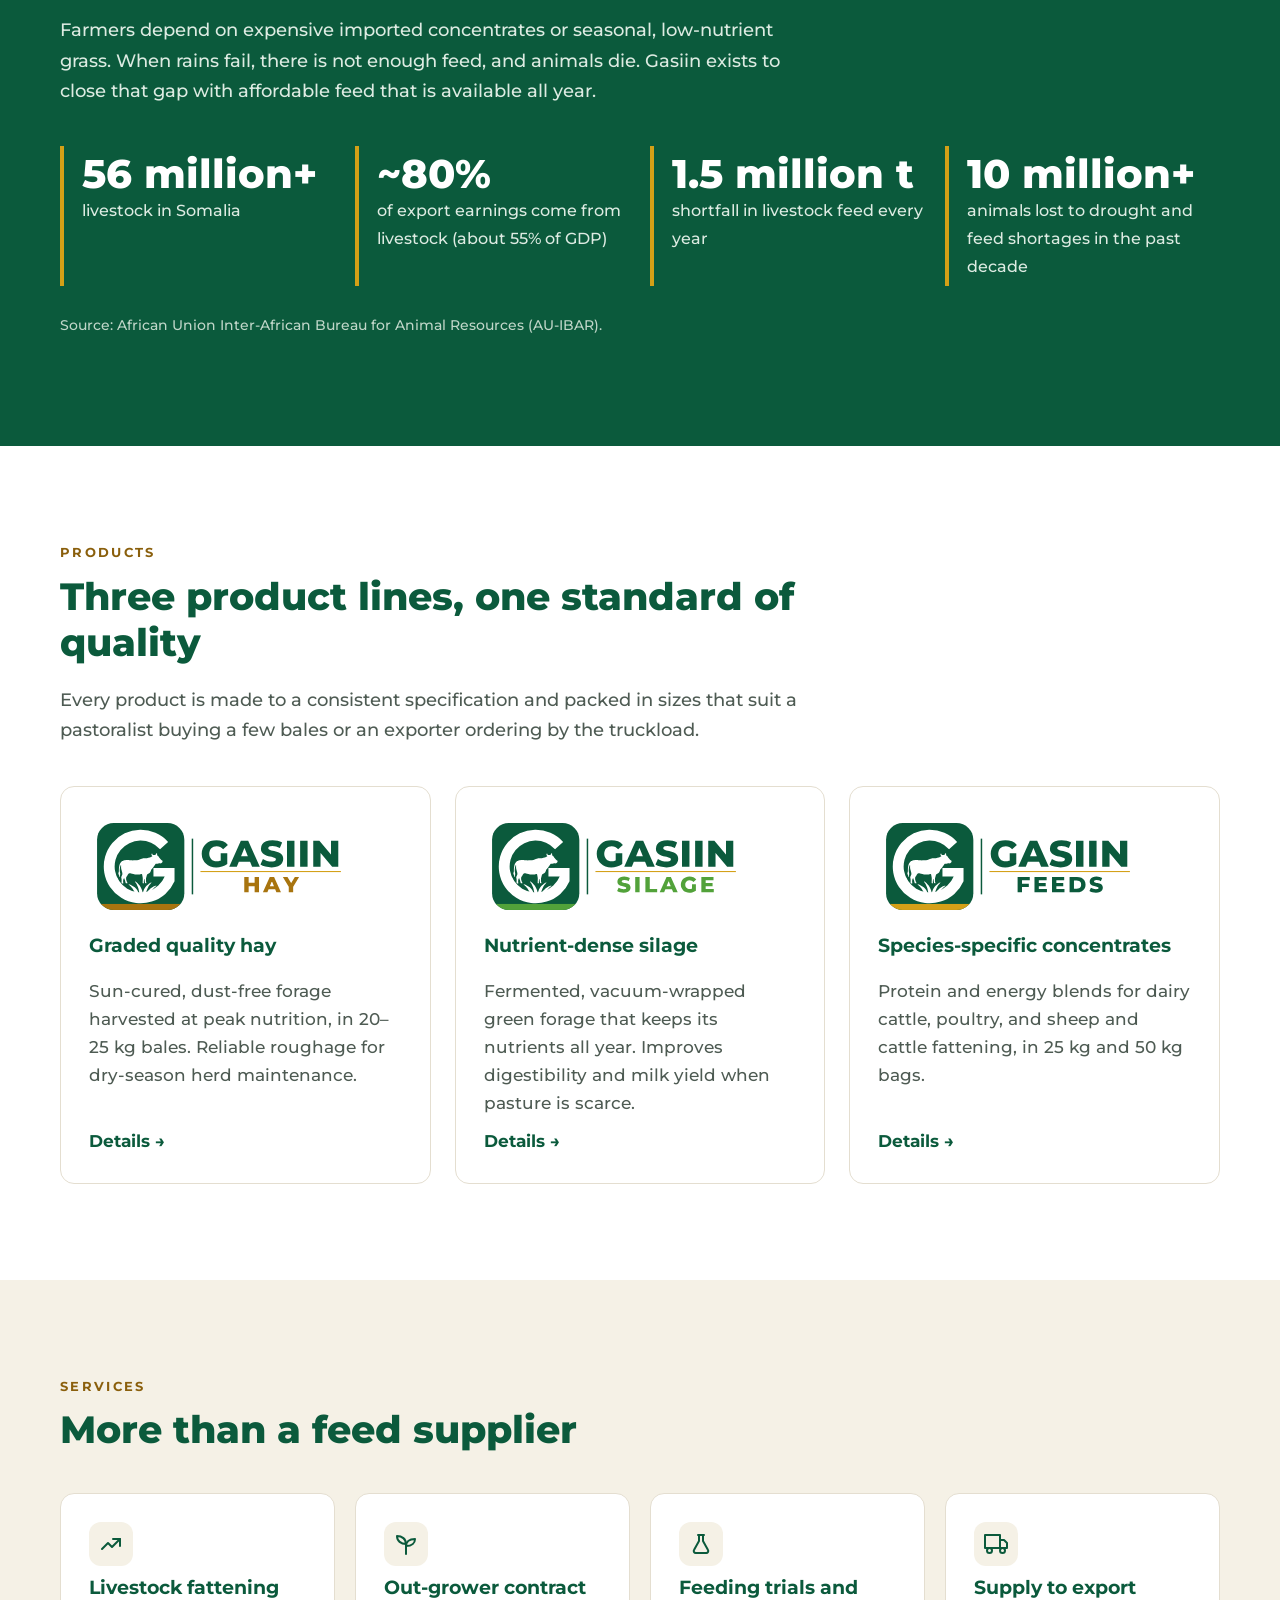
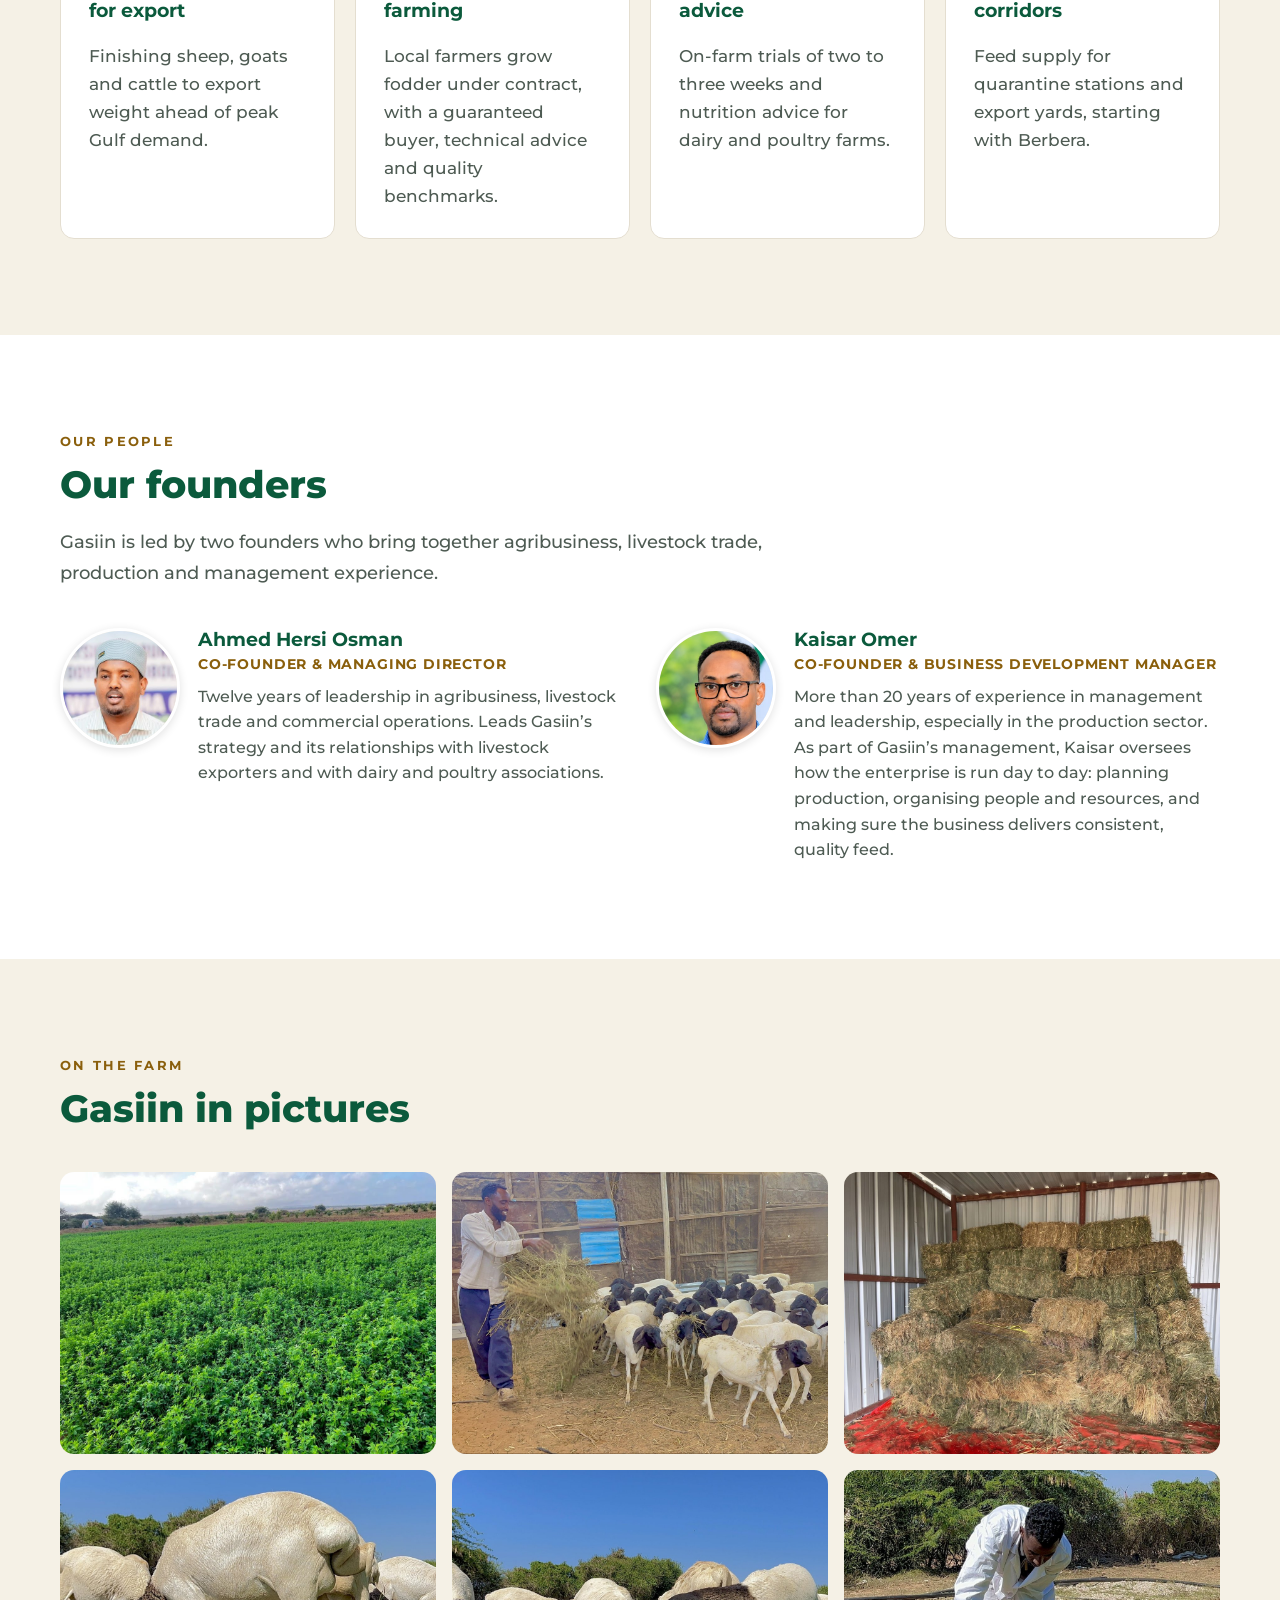
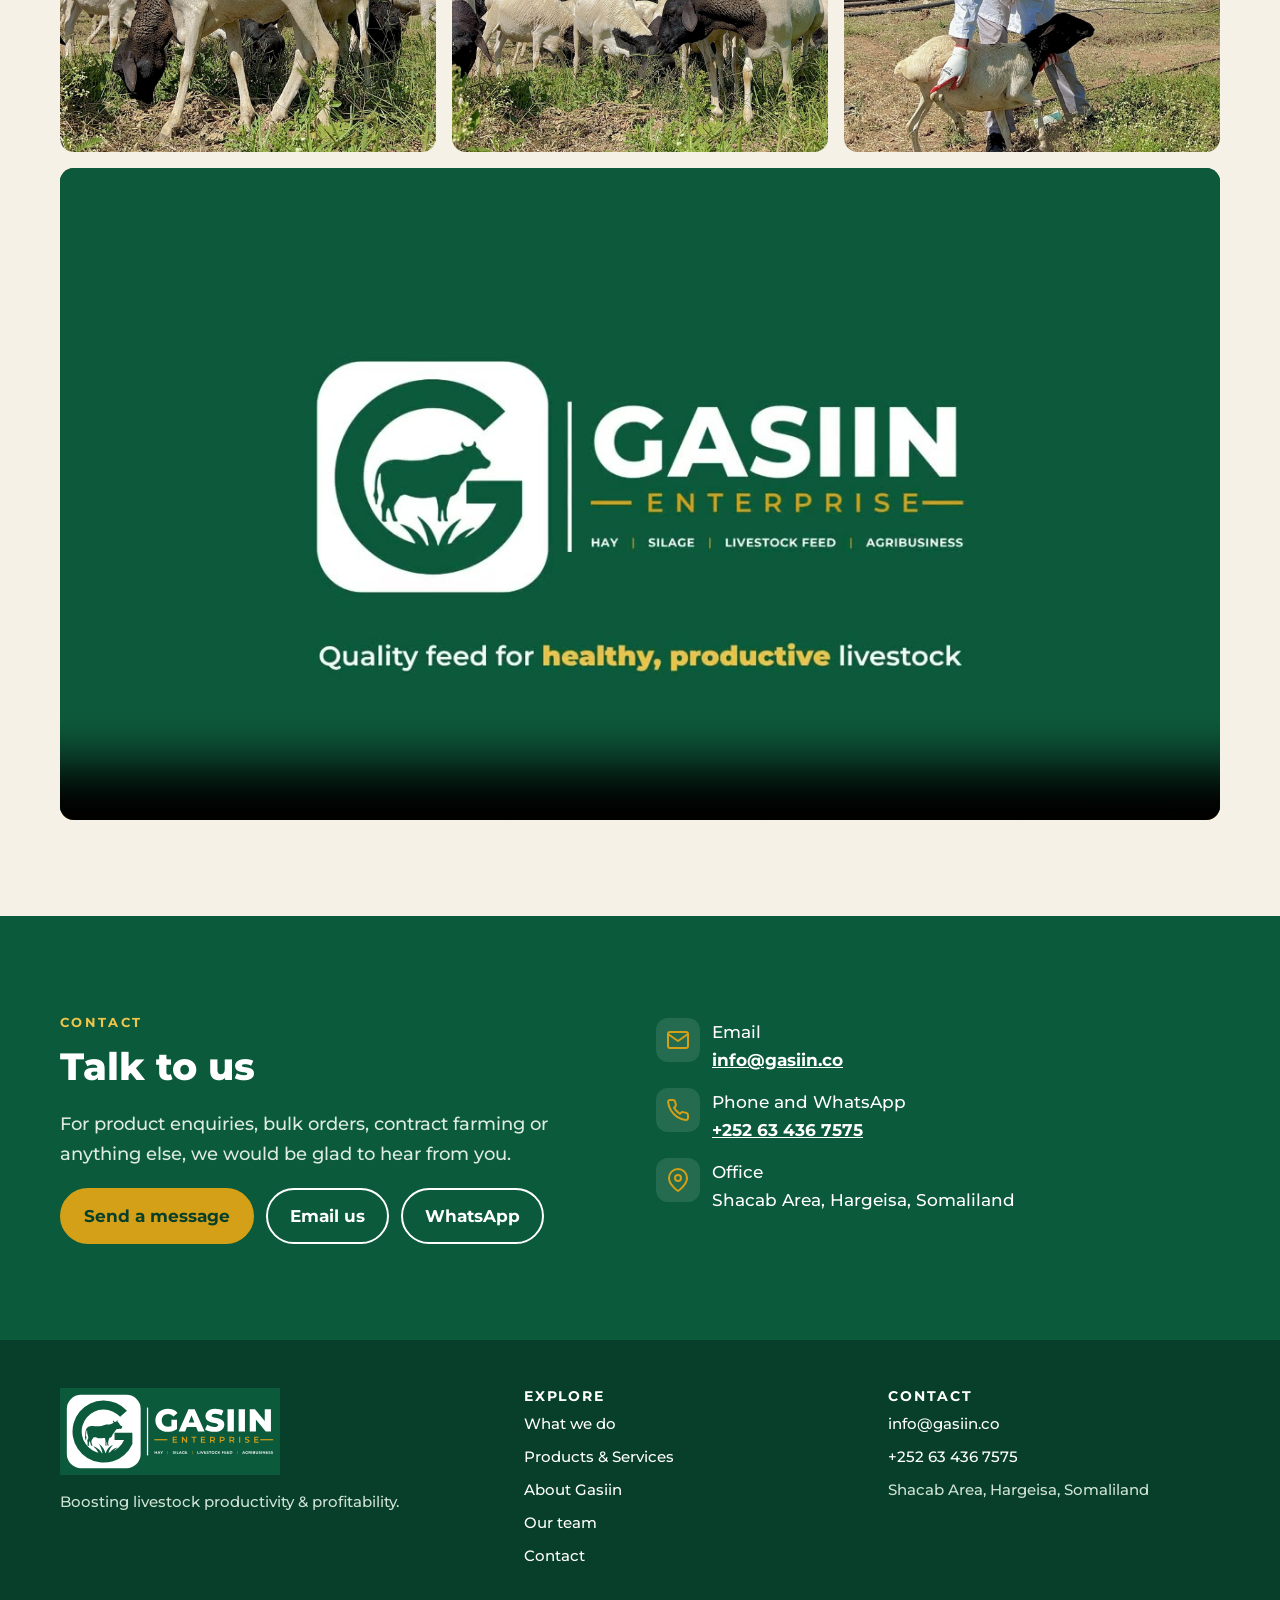
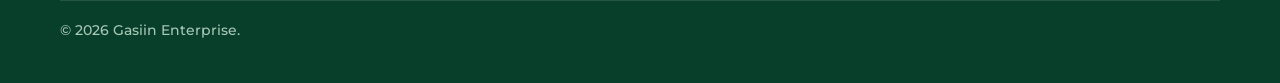
==== commit 15b6ea86: "Home page title: use the brand tagline Search results and link previews now show 'Gasiin Enterprise " ====
--- a/docs/index.html
+++ b/docs/index.html
@@ -3,13 +3,13 @@
 <head>
 <meta charset="utf-8">
 <meta name="viewport" content="width=device-width, initial-scale=1">
-<title>Gasiin Enterprise | Hay, Silage & Livestock Feed</title>
+<title>Gasiin Enterprise | Boosting livestock productivity &amp; profitability</title>
 <meta name="description" content="Gasiin Enterprise produces graded hay, vacuum-wrapped silage and species-specific livestock feed, and fattens livestock for export. Based in Hargeisa.">
 <link rel="canonical" href="https://gasiin.co/">
 <meta name="theme-color" content="#0B5A3C">
 <meta property="og:type" content="website">
 <meta property="og:site_name" content="Gasiin Enterprise">
-<meta property="og:title" content="Gasiin Enterprise | Hay, Silage & Livestock Feed">
+<meta property="og:title" content="Gasiin Enterprise | Boosting livestock productivity &amp; profitability">
 <meta property="og:description" content="Gasiin Enterprise produces graded hay, vacuum-wrapped silage and species-specific livestock feed, and fattens livestock for export. Based in Hargeisa.">
 <meta property="og:url" content="https://gasiin.co/">
 <meta property="og:image" content="https://gasiin.co/assets/img/og-image.png">
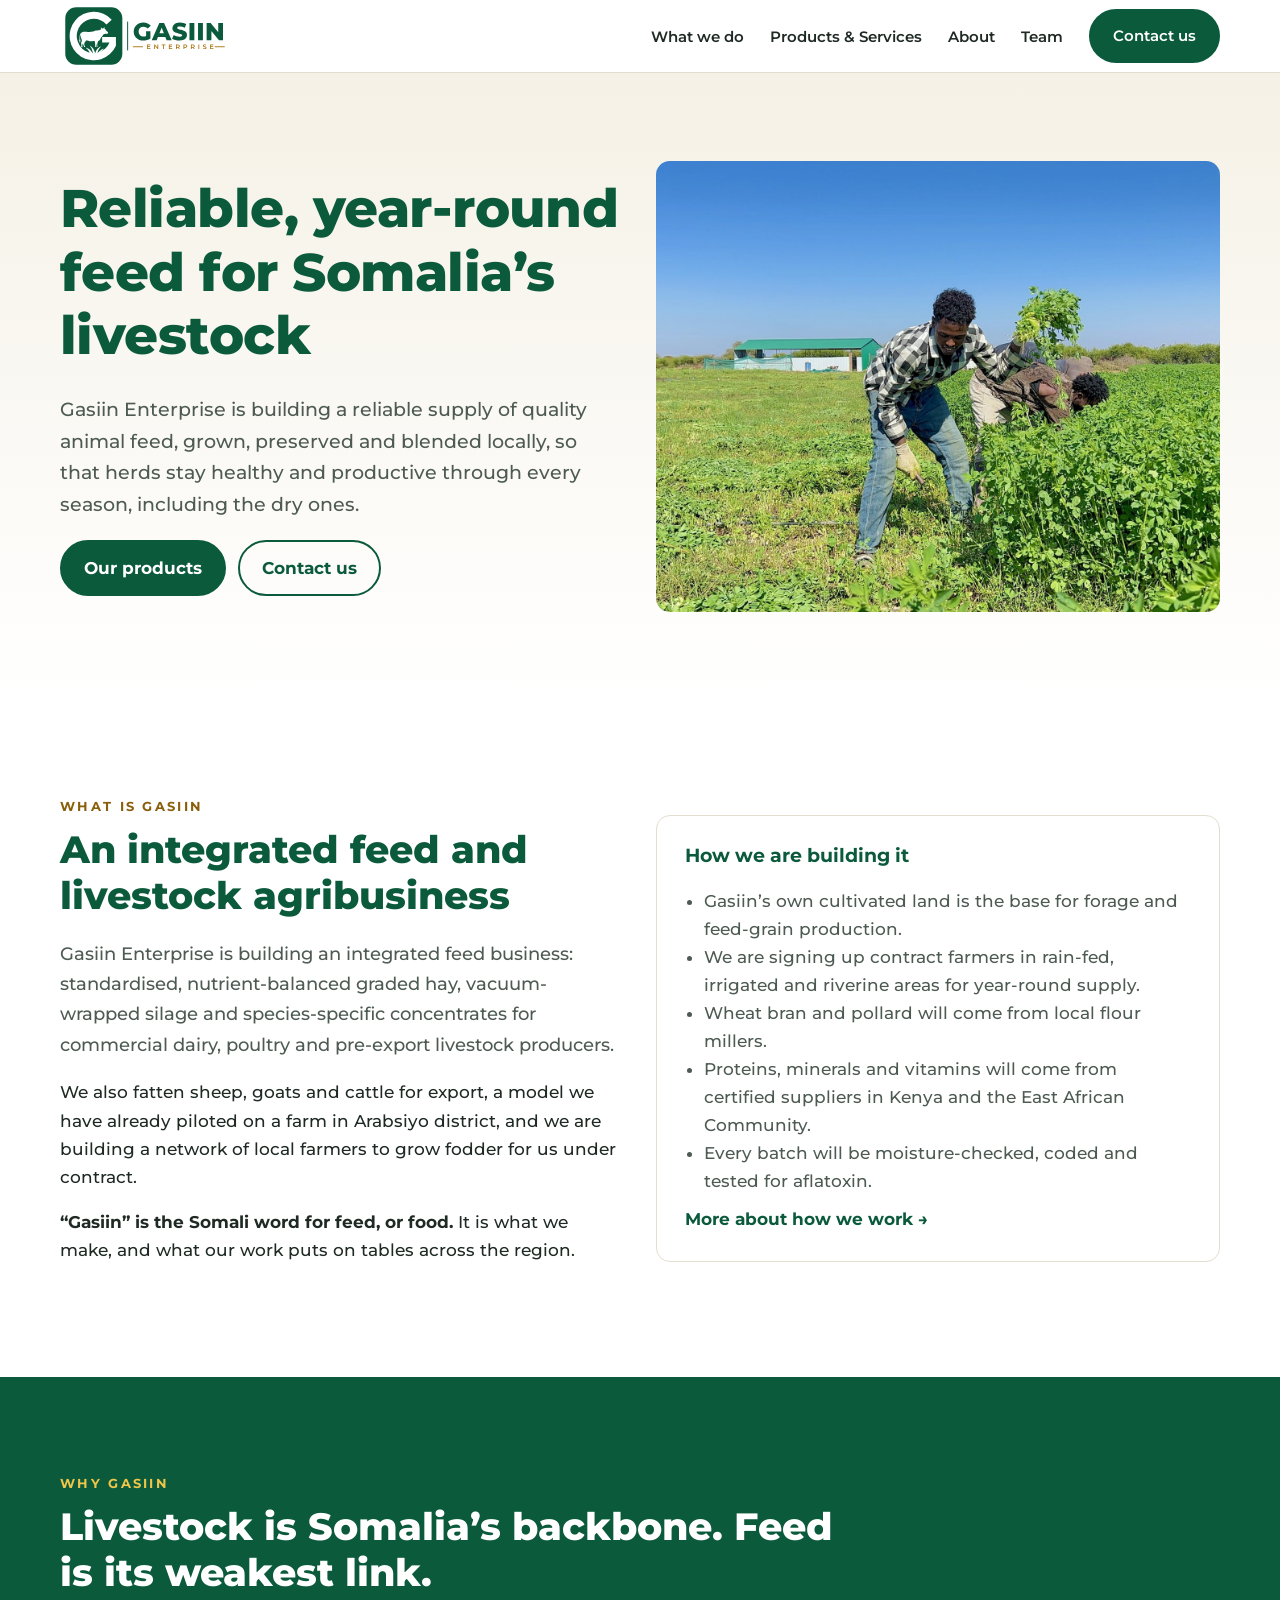
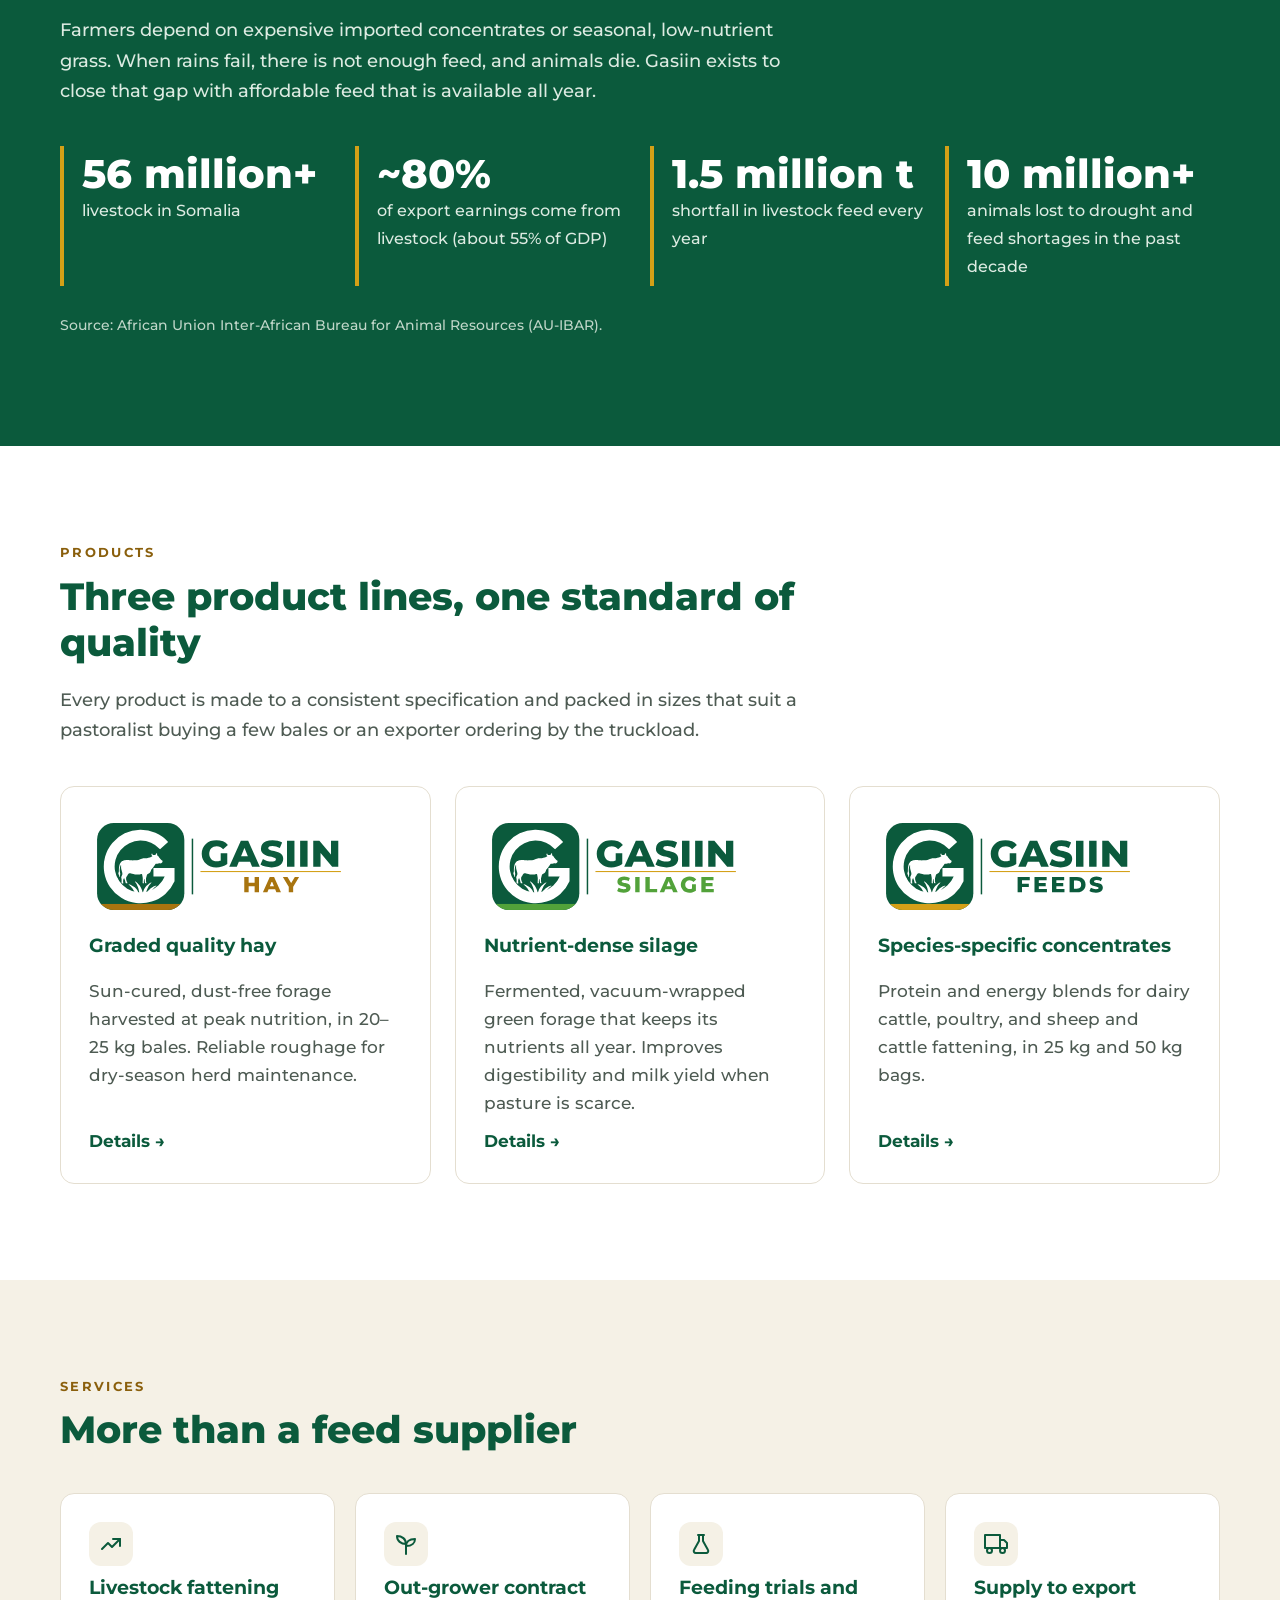
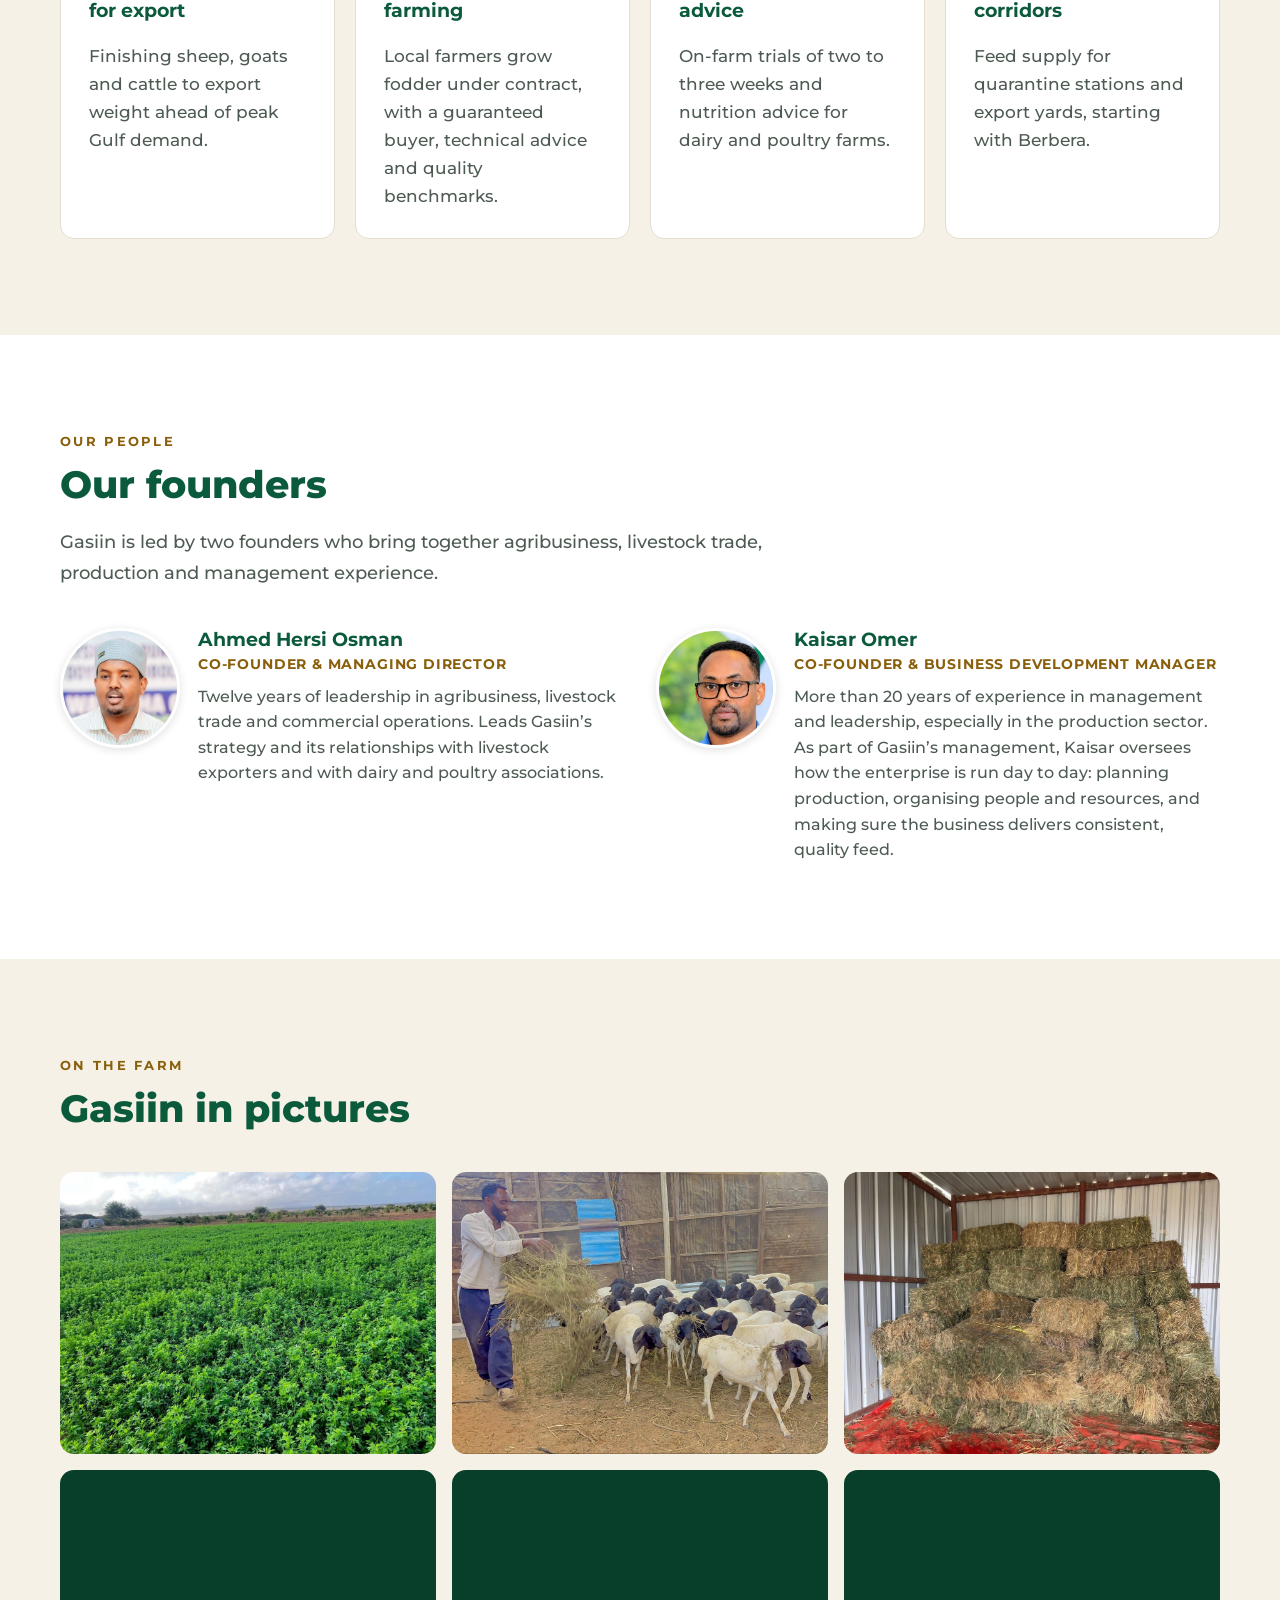
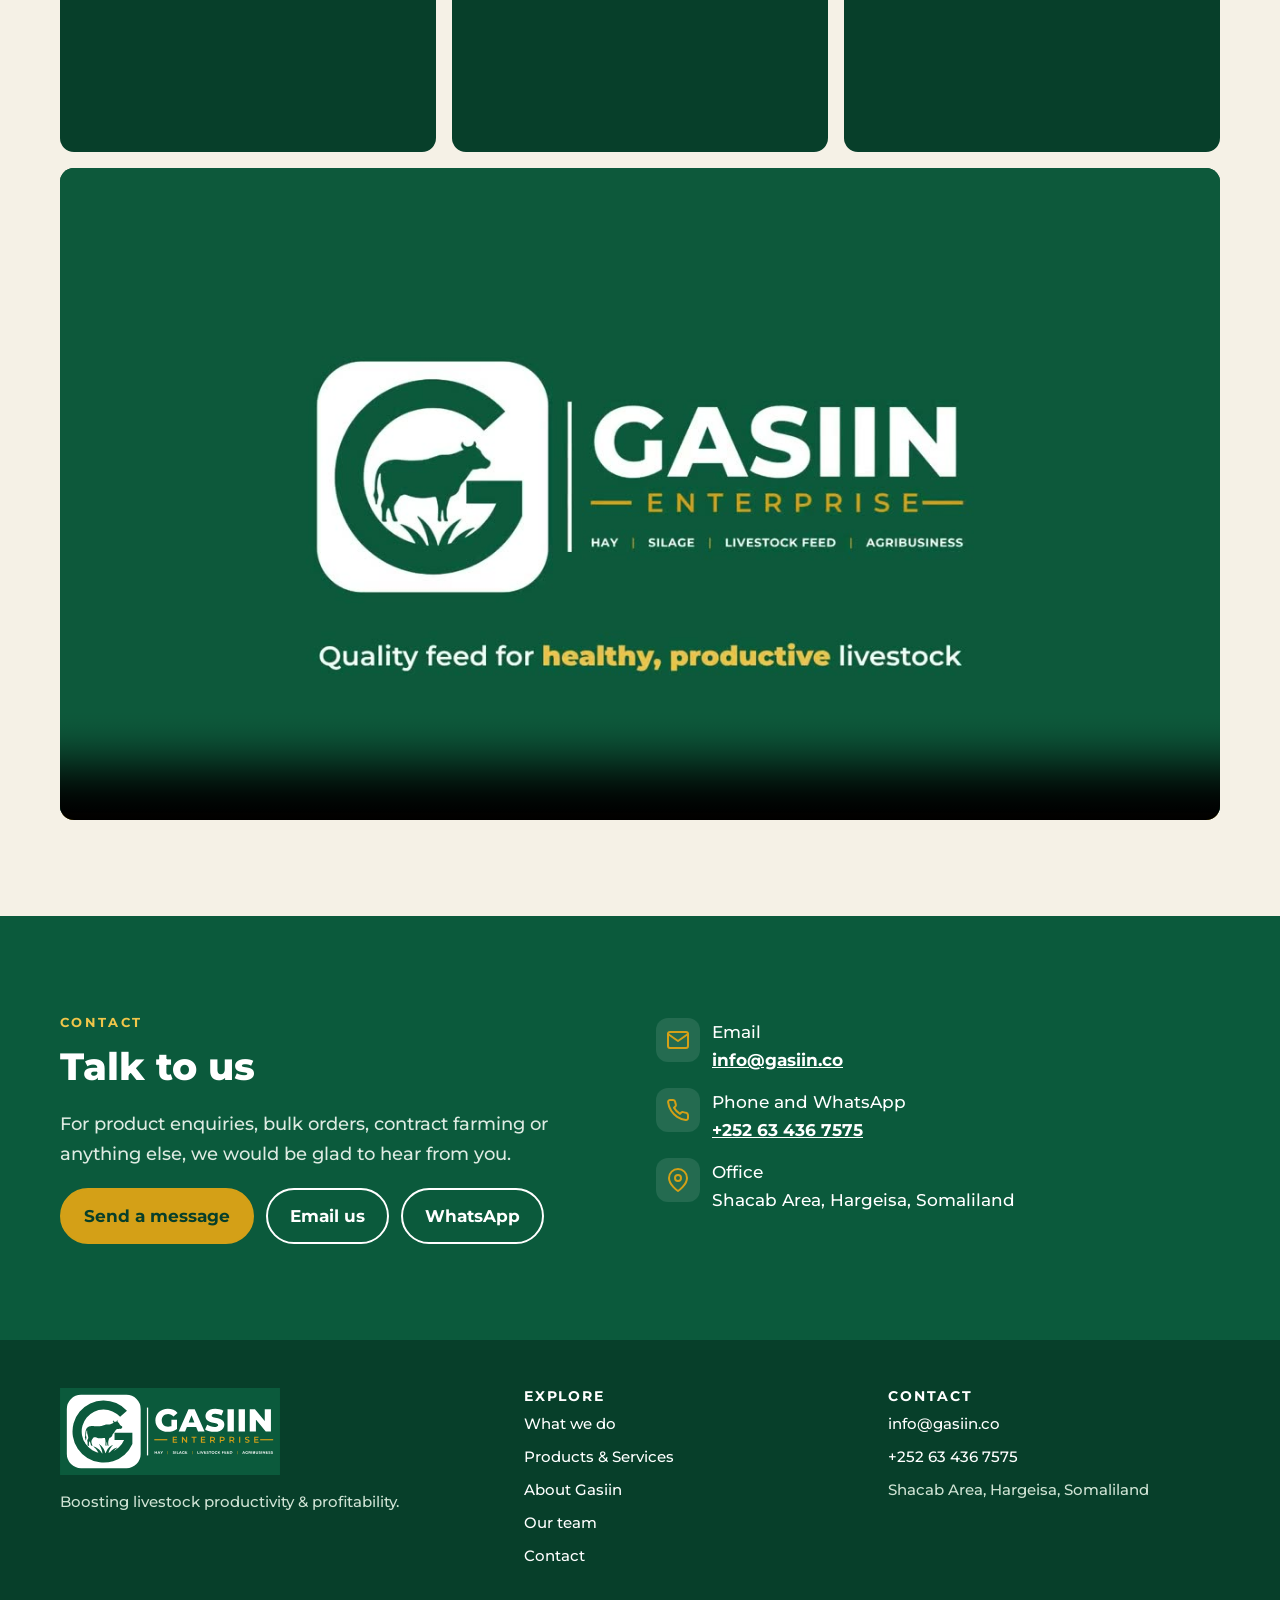
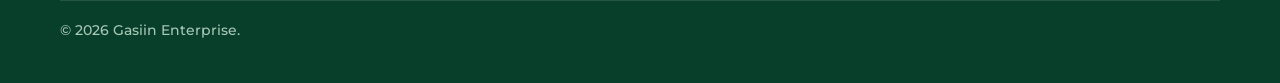
==== commit 545461fb: "Remove dates from gallery photo captions Co-Authored-By: Claude Opus 5.5 <noreply@anthropic.com> Cla" ====
--- a/docs/index.html
+++ b/docs/index.html
@@ -242,27 +242,27 @@
     <div class="gallery">
       <figure class="photo" tabindex="0">
         <img src="assets/img/fodder-field-alfalfa.jpg" alt="A dense green field of alfalfa fodder" width="1200" height="900" loading="lazy" decoding="async">
-        <figcaption><strong>Fodder field</strong><span>Alfalfa (lucerne) growing thick and green, ready for cutting into hay.</span><time datetime="2026-11">November 2026</time></figcaption>
+        <figcaption><strong>Fodder field</strong><span>Alfalfa (lucerne) growing thick and green, ready for cutting into hay.</span></figcaption>
       </figure>
       <figure class="photo" tabindex="0">
         <img src="assets/img/feeding-hay-pen.jpg" alt="A smiling worker throwing hay to a large flock of black-headed sheep in a pen" width="1200" height="900" loading="lazy" decoding="async">
-        <figcaption><strong>Feeding time</strong><span>Fresh hay fed to the flock in the pen.</span><time datetime="2026-11">November 2026</time></figcaption>
+        <figcaption><strong>Feeding time</strong><span>Fresh hay fed to the flock in the pen.</span></figcaption>
       </figure>
       <figure class="photo" tabindex="0">
         <img src="assets/img/hay-bales-store.jpg" alt="Stacked square hay bales stored on a tarpaulin inside a shed" width="1200" height="900" loading="lazy" decoding="async">
-        <figcaption><strong>Hay bales in storage</strong><span>Baled hay stacked off the ground under cover to keep it dry and in good condition.</span><time datetime="2026-11">November 2026</time></figcaption>
+        <figcaption><strong>Hay bales in storage</strong><span>Baled hay stacked off the ground under cover to keep it dry and in good condition.</span></figcaption>
       </figure>
       <figure class="photo" tabindex="0">
         <img src="assets/img/well-finished-sheep.jpg" alt="A large, well-conditioned black-headed sheep grazing in green grass" width="1200" height="900" loading="lazy" decoding="async">
-        <figcaption><strong>Well-finished sheep</strong><span>A full-bodied sheep grazing, showing the size and condition good feeding brings.</span><time datetime="2026-11">November 2026</time></figcaption>
+        <figcaption><strong>Well-finished sheep</strong><span>A full-bodied sheep grazing, showing the size and condition good feeding brings.</span></figcaption>
       </figure>
       <figure class="photo" tabindex="0">
         <img src="assets/img/sheep-low-angle.jpg" alt="Black-headed sheep grazing on green grass under a blue sky" width="1200" height="900" loading="lazy" decoding="async">
-        <figcaption><strong>Healthy, well-fed sheep</strong><span>Black-headed sheep grazing, in good body condition.</span><time datetime="2026-11">November 2026</time></figcaption>
+        <figcaption><strong>Healthy, well-fed sheep</strong><span>Black-headed sheep grazing, in good body condition.</span></figcaption>
       </figure>
       <figure class="photo" tabindex="0">
         <img src="assets/img/handling-sheep.jpg" alt="A staff member in a white coat and gloves checking a sheep" width="1200" height="900" loading="lazy" decoding="async">
-        <figcaption><strong>Animal health check</strong><span>Checking each animal’s health and body condition.</span><time datetime="2026-11">November 2026</time></figcaption>
+        <figcaption><strong>Animal health check</strong><span>Checking each animal’s health and body condition.</span></figcaption>
       </figure>
     </div>
     <div class="video">
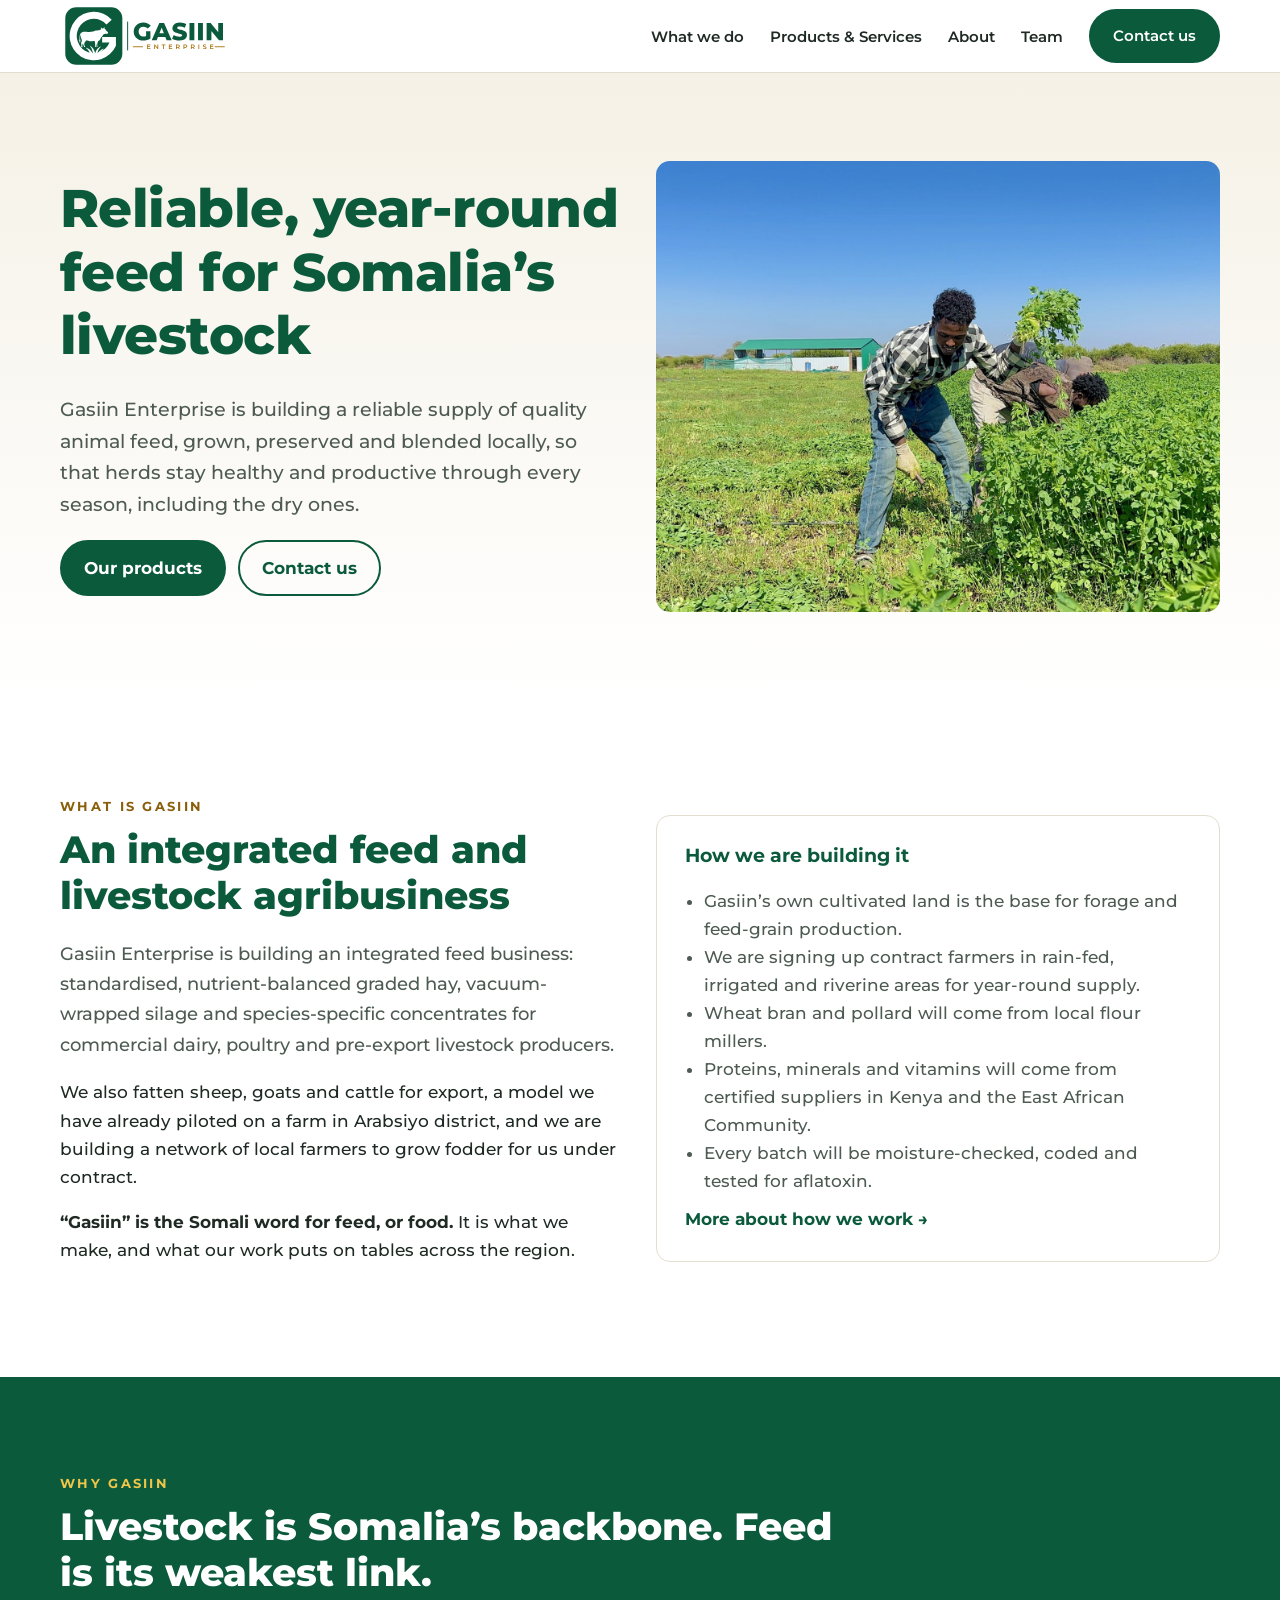
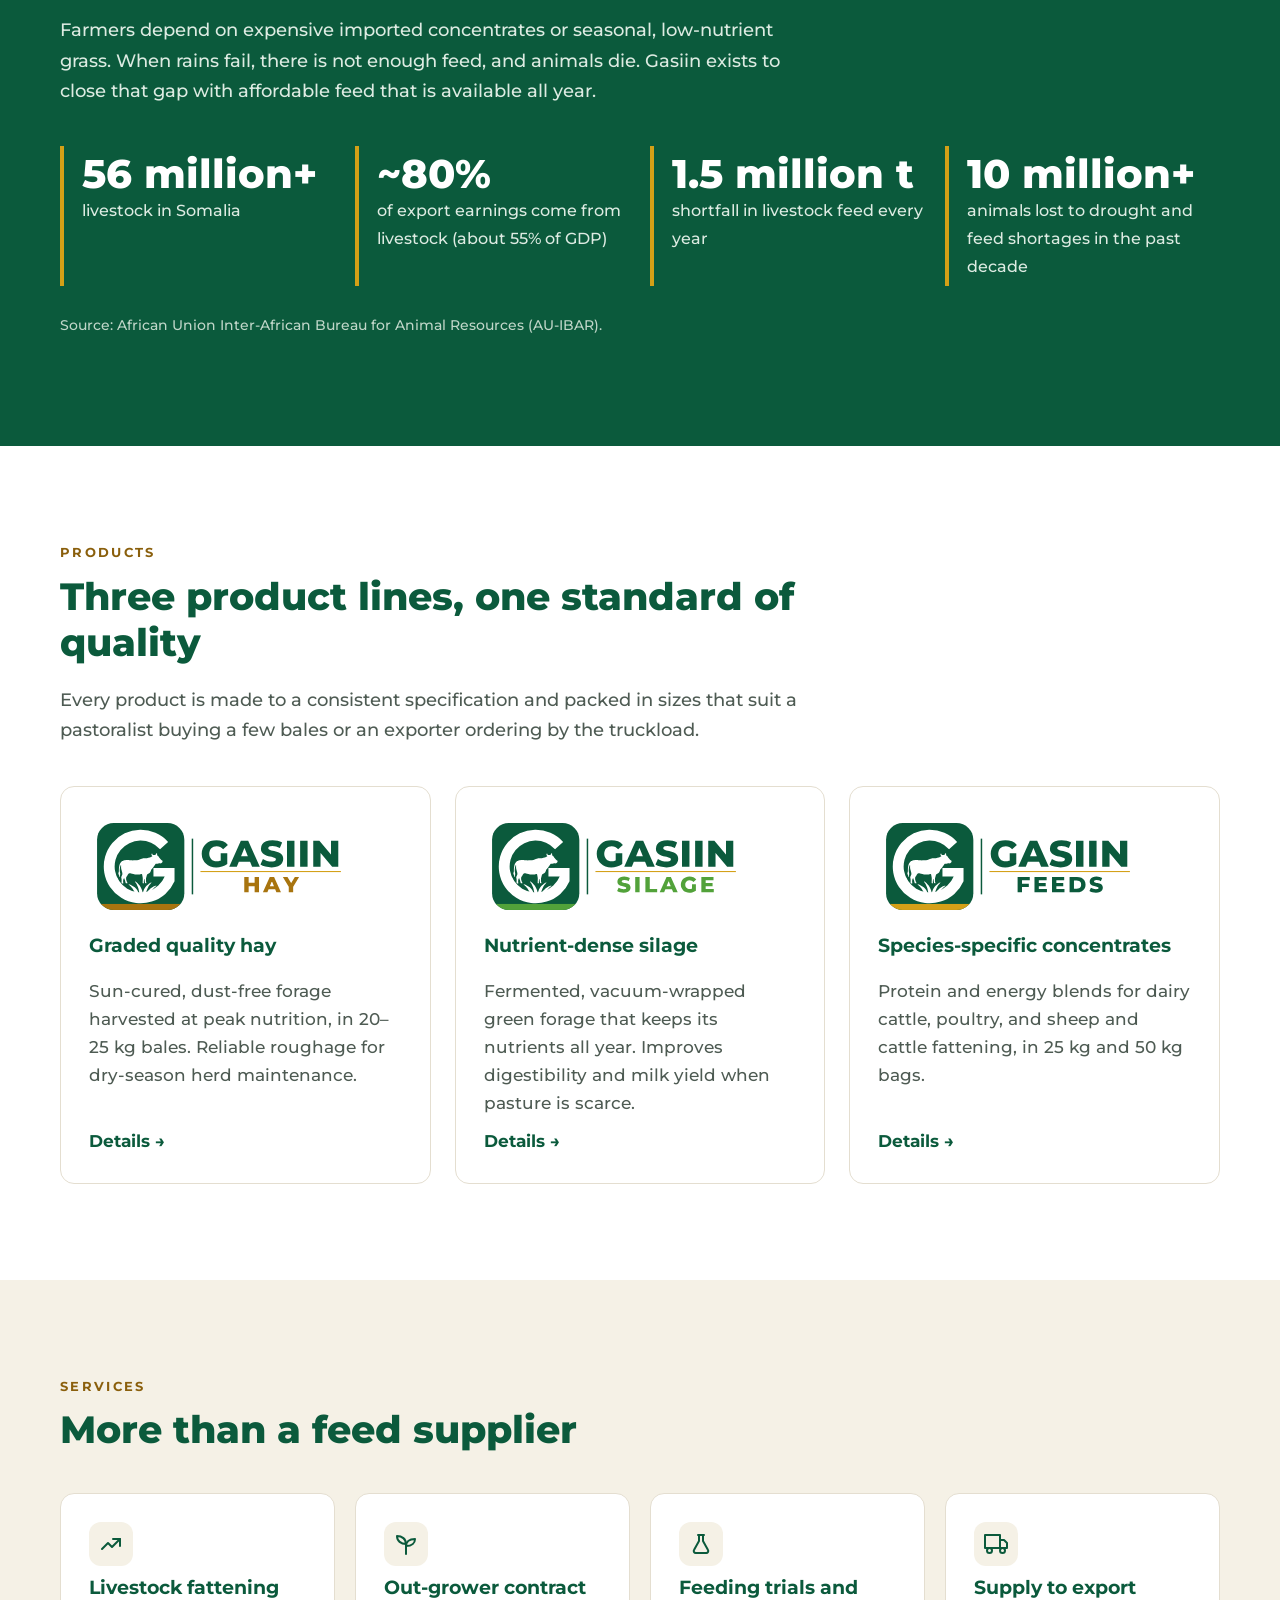
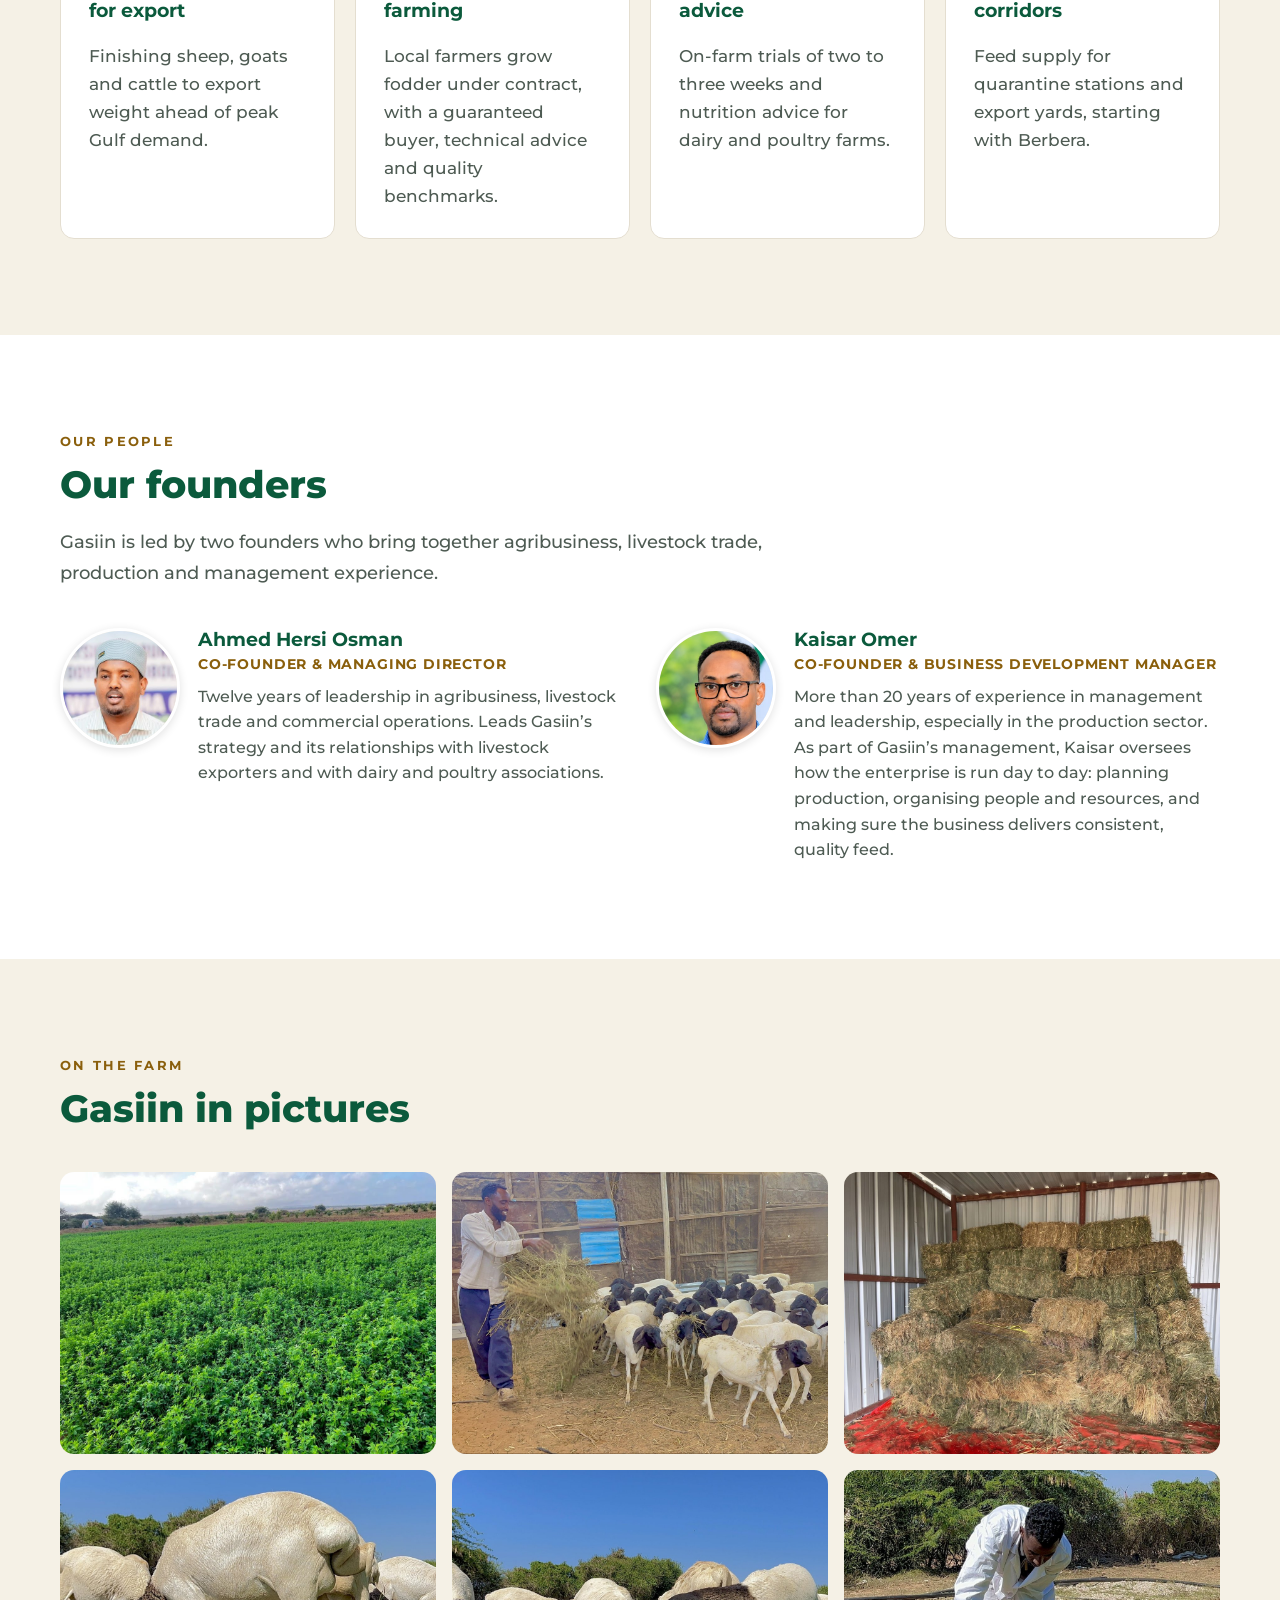
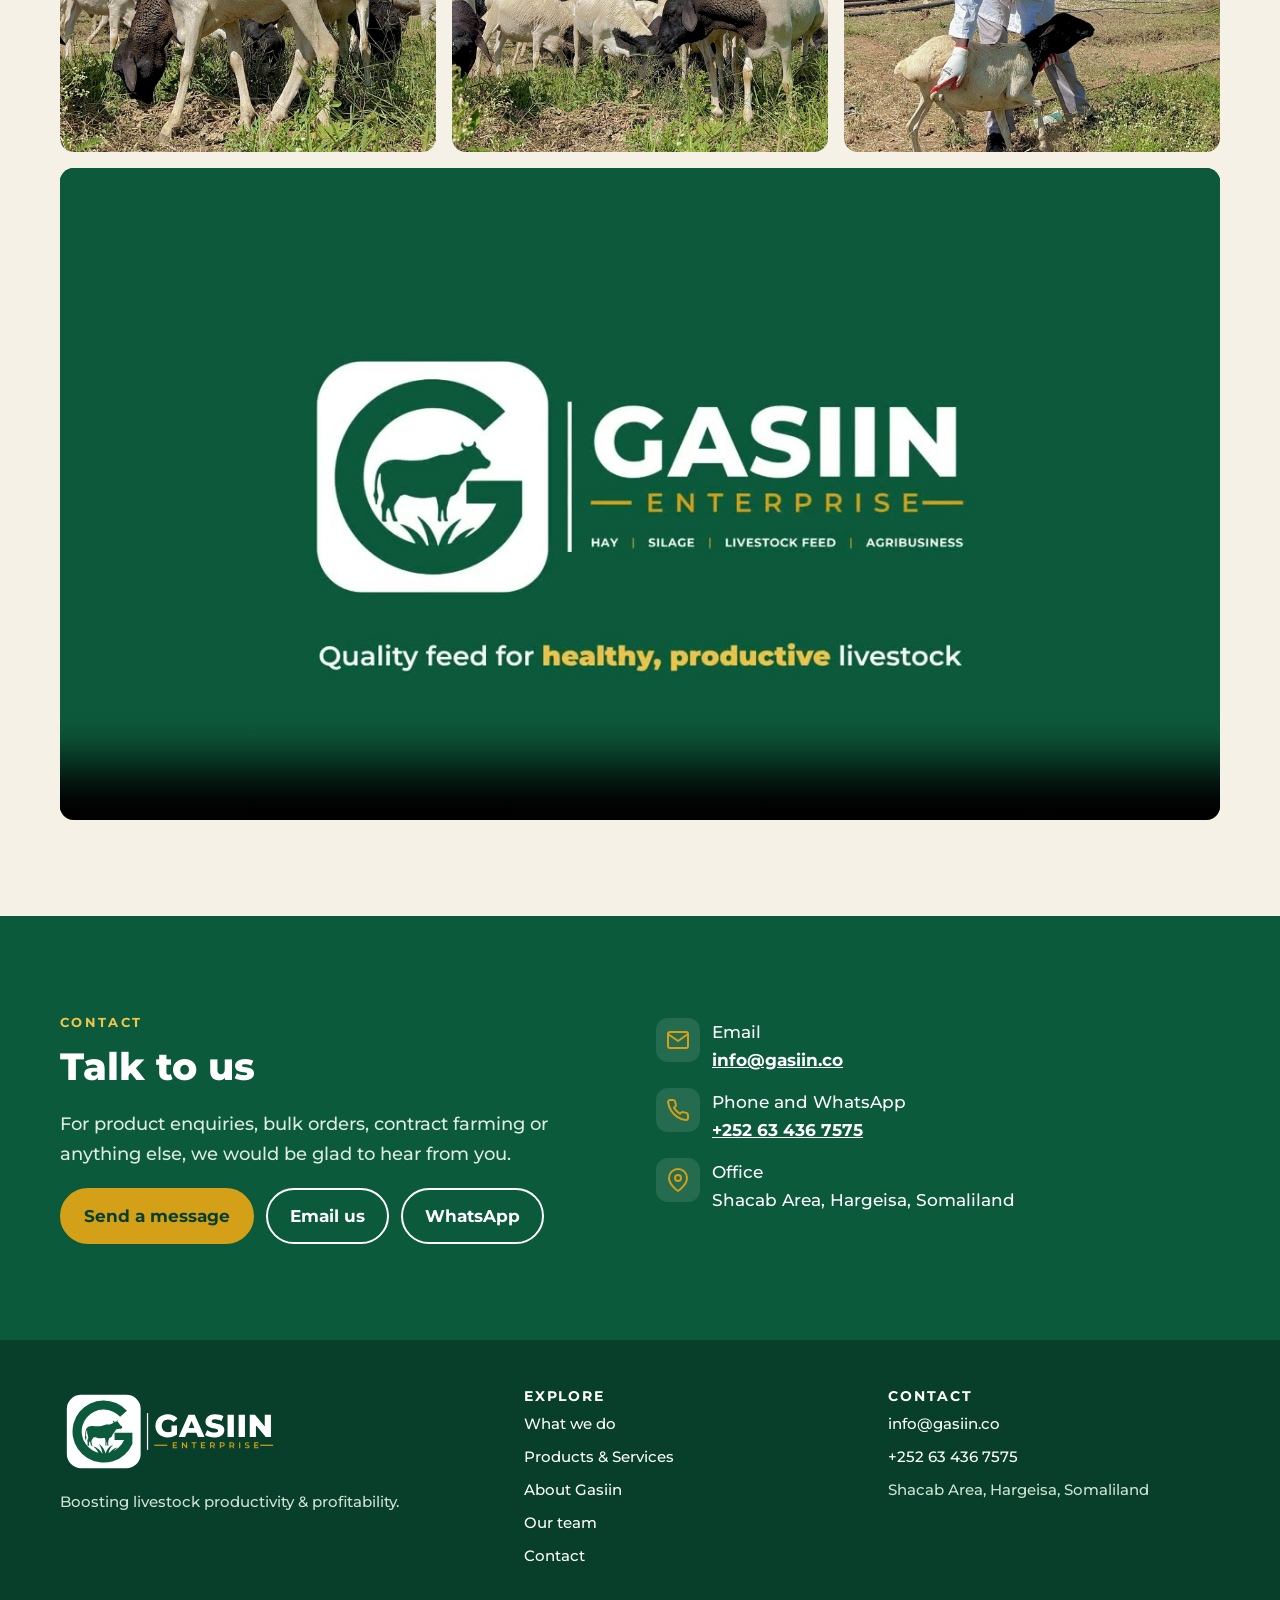
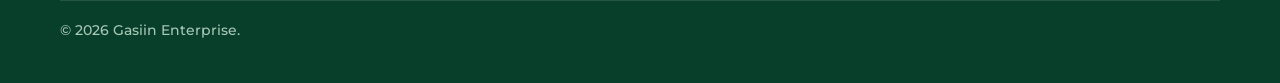
==== commit a117f967: "Use the agreed tagline brand: remove HAY|SILAGE descriptor logos Footer uses the plain reversed logo" ====
--- a/docs/index.html
+++ b/docs/index.html
@@ -41,7 +41,7 @@
   "name": "Gasiin Enterprise",
   "alternateName": "Gasiin",
   "url": "https://gasiin.co/",
-  "logo": "https://gasiin.co/assets/img/logo-primary.svg",
+  "logo": "https://gasiin.co/assets/img/logo-tagline.svg",
   "email": "info@gasiin.co",
   "telephone": "+252634367575",
   "slogan": "Boosting livestock productivity & profitability",
@@ -298,7 +298,7 @@
 <footer class="site-footer">
   <div class="container">
     <div>
-      <img src="assets/img/logo-reversed.svg" alt="Gasiin Enterprise" width="220" height="87">
+      <img src="assets/img/logo-reversed-compact.svg" alt="Gasiin Enterprise" width="220" height="87">
       <p>Boosting livestock productivity &amp; profitability.</p>
     </div>
     <div>
